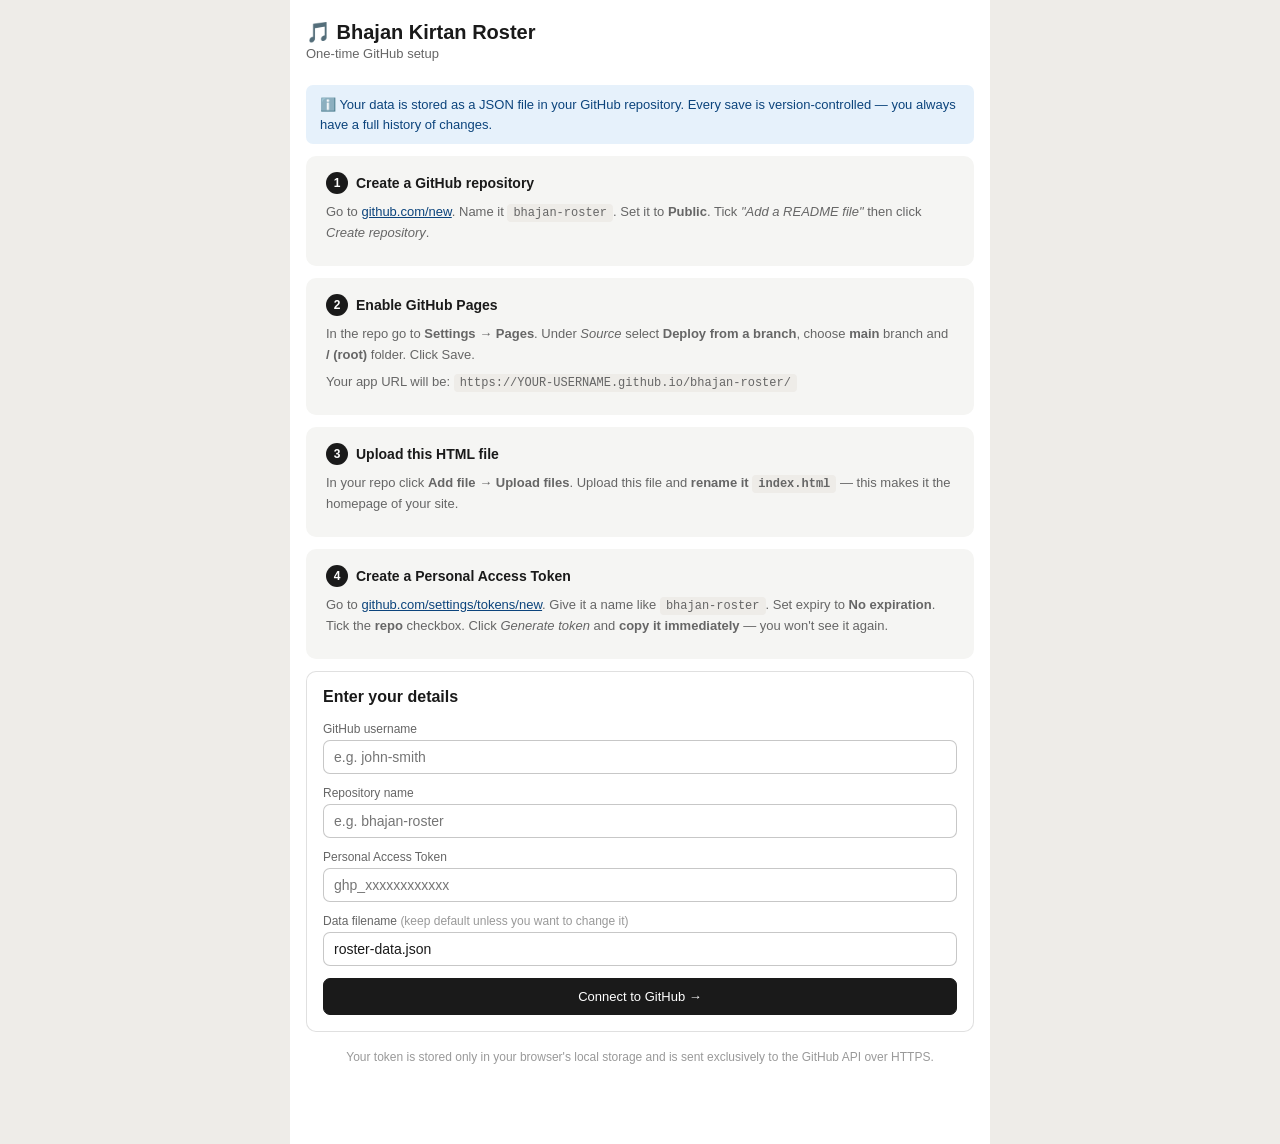
==== index.html @ 21ea66a9 "initial commit" ====
<!DOCTYPE html>
<html lang="en">
<head>
<meta charset="UTF-8" />
<meta name="viewport" content="width=device-width, initial-scale=1.0" />
<title>Bhajan Kirtan Roster</title>
<style>
*, *::before, *::after { box-sizing: border-box; margin: 0; padding: 0; }
:root {
  --bg:#ffffff; --bg2:#f5f5f3; --bg3:#eeece8;
  --text:#1a1a1a; --text2:#666; --text3:#999;
  --border:rgba(0,0,0,0.12); --border2:rgba(0,0,0,0.22);
  --radius:10px; --radius-sm:7px;
  --green:#3B6D11; --green-bg:#EAF3DE; --green-bd:#97C459;
  --red:#a32d2d; --red-bg:#FCEBEB; --red-bd:#f09595;
  --blue:#0C447C; --blue-bg:#E6F1FB; --blue-bd:#85B7EB;
  --amber:#633806; --amber-bg:#FAEEDA;
  --purple:#3C3489; --purple-bg:#EEEDFE;
  --teal:#085041; --teal-bg:#E1F5EE;
}
@media (prefers-color-scheme:dark){
  :root{ --bg:#1c1c1e; --bg2:#2c2c2e; --bg3:#3a3a3c; --text:#f2f2f7; --text2:#aeaeb2; --text3:#636366;
         --border:rgba(255,255,255,0.12); --border2:rgba(255,255,255,0.22); }
}
body { font-family:-apple-system,BlinkMacSystemFont,'Segoe UI',sans-serif; background:var(--bg3); color:var(--text); min-height:100vh; }
.shell { max-width:700px; margin:0 auto; background:var(--bg); min-height:100vh; padding:1.25rem 1rem 5rem; }
h1 { font-size:20px; font-weight:600; }
.subtitle { font-size:13px; color:var(--text2); margin-top:2px; }
.top-bar { display:flex; justify-content:space-between; align-items:flex-start; margin-bottom:1.25rem; }
.sync-pill { font-size:11px; padding:3px 9px; border-radius:20px; border:0.5px solid var(--border2); color:var(--text2); display:inline-flex; align-items:center; gap:4px; cursor:pointer; }
.sync-pill.ok  { color:var(--green);  border-color:var(--green-bd); background:var(--green-bg); }
.sync-pill.err { color:var(--red);    border-color:var(--red-bd);   background:var(--red-bg); }
.sync-pill.busy{ color:var(--blue);   border-color:var(--blue-bd);  background:var(--blue-bg); }
.tabs { display:flex; gap:2px; background:var(--bg2); border-radius:var(--radius-sm); padding:3px; margin-bottom:1.25rem; }
.tab  { flex:1; text-align:center; padding:8px 4px; font-size:13px; font-weight:500; border:none; background:none; color:var(--text2); border-radius:6px; cursor:pointer; font-family:inherit; }
.tab.active { background:var(--bg); color:var(--text); box-shadow:0 1px 3px rgba(0,0,0,0.1); }
.section { display:none; } .section.active { display:block; }
.card { background:var(--bg); border:0.5px solid var(--border); border-radius:var(--radius); padding:1rem; margin-bottom:10px; }
.stat-grid { display:grid; grid-template-columns:repeat(4,1fr); gap:8px; margin-bottom:1.25rem; }
.stat { background:var(--bg2); border-radius:var(--radius-sm); padding:10px 12px; }
.stat-label { font-size:11px; color:var(--text2); margin-bottom:3px; }
.stat-val   { font-size:20px; font-weight:600; }
.sec-title { font-size:11px; font-weight:600; color:var(--text2); text-transform:uppercase; letter-spacing:.07em; margin-bottom:10px; }
.sec-hdr   { display:flex; justify-content:space-between; align-items:center; margin-bottom:10px; }
.singer-row  { display:flex; align-items:flex-start; gap:10px; }
.avatar { width:36px; height:36px; border-radius:50%; background:var(--bg2); display:flex; align-items:center; justify-content:center; font-size:12px; font-weight:600; color:var(--text2); flex-shrink:0; }
.singer-info { flex:1; min-width:0; }
.singer-name  { font-size:15px; font-weight:500; }
.singer-meta  { font-size:12px; color:var(--text2); margin-top:2px; }
.singer-notes { font-size:12px; color:var(--text3); margin-top:4px; font-style:italic; }
.tags-row { display:flex; flex-wrap:wrap; gap:4px; margin-top:5px; }
.tag { display:inline-block; font-size:10px; font-weight:500; padding:2px 7px; border-radius:20px; }
.tag-regular    { background:var(--green-bg);  color:var(--green); }
.tag-special    { background:var(--purple-bg); color:var(--purple); }
.tag-child      { background:var(--amber-bg);  color:var(--amber); }
.tag-beginner   { background:var(--blue-bg);   color:var(--blue); }
.tag-senior     { background:var(--teal-bg);   color:var(--teal); }
.tag-unavailable{ background:var(--red-bg);    color:var(--red); }
.badge { display:inline-block; font-size:10px; font-weight:500; padding:2px 7px; border-radius:20px; margin-left:5px; vertical-align:middle; }
.badge-overdue { background:#FAECE7; color:#993C1D; }
.badge-ok  { background:var(--green-bg); color:var(--green); }
.badge-new { background:var(--blue-bg);  color:var(--blue); }
.row-actions { display:flex; gap:6px; flex-shrink:0; }
.btn { padding:7px 14px; font-size:13px; border:0.5px solid var(--border2); border-radius:var(--radius-sm); background:var(--bg); color:var(--text); cursor:pointer; display:inline-flex; align-items:center; gap:5px; font-family:inherit; white-space:nowrap; }
.btn:hover { background:var(--bg2); }
.btn-primary { background:var(--text); color:var(--bg); border-color:var(--text); }
.btn-primary:hover { opacity:.85; }
.btn-sm   { padding:4px 10px; font-size:12px; }
.btn-xs   { padding:3px 8px;  font-size:11px; }
.btn-danger  { color:var(--red);   border-color:var(--red-bd); }
.btn-danger:hover  { background:var(--red-bg); }
.btn-success { color:var(--green); border-color:var(--green-bd); }
.btn-success:hover { background:var(--green-bg); }
.btn-full { width:100%; justify-content:center; padding:10px; }
input[type=text],input[type=date],input[type=password],input[type=url],textarea,select {
  font-size:14px; padding:8px 10px; border:0.5px solid var(--border2); border-radius:var(--radius-sm);
  background:var(--bg); color:var(--text); width:100%; font-family:inherit;
}
textarea { resize:vertical; }
.input-row { display:flex; gap:8px; margin-bottom:1rem; flex-wrap:wrap; align-items:center; }
.input-row input,.input-row select { flex:1; min-width:120px; width:auto; }
.filter-row { display:flex; gap:5px; flex-wrap:wrap; margin-bottom:1rem; }
.filter-btn { font-size:12px; padding:4px 10px; border-radius:20px; border:0.5px solid var(--border2); background:none; cursor:pointer; color:var(--text2); font-family:inherit; }
.filter-btn.on { background:var(--text); color:var(--bg); border-color:var(--text); }
.wa-box { background:var(--bg2); border-radius:var(--radius); padding:1rem; font-size:14px; line-height:1.8; white-space:pre-wrap; font-family:monospace; margin-bottom:1rem; }
.divider { border:none; border-top:0.5px solid var(--border); margin:1rem 0; }
.empty { text-align:center; padding:2rem; color:var(--text2); font-size:14px; }
/* Modals */
.modal-bg { display:none; position:fixed; inset:0; background:rgba(0,0,0,0.45); z-index:50; align-items:flex-start; justify-content:center; padding:1rem; overflow-y:auto; }
.modal-bg.open { display:flex; }
.modal { background:var(--bg); border-radius:var(--radius); padding:1.5rem; width:100%; max-width:480px; border:0.5px solid var(--border); margin:auto; }
.modal-title { font-size:16px; font-weight:600; margin-bottom:1rem; }
.field { margin-bottom:12px; }
.field label { display:block; font-size:12px; color:var(--text2); margin-bottom:4px; font-weight:500; }
.field .hint  { font-size:11px; color:var(--text3); margin-top:4px; }
.tags-check { display:flex; flex-wrap:wrap; gap:6px; }
.tags-check label { display:inline-flex; align-items:center; font-size:13px; cursor:pointer; padding:5px 10px; border-radius:20px; border:0.5px solid var(--border2); gap:5px; }
.toast { position:fixed; bottom:20px; left:50%; transform:translateX(-50%); background:var(--text); color:var(--bg); padding:10px 20px; border-radius:20px; font-size:13px; opacity:0; transition:opacity .3s; pointer-events:none; z-index:99; white-space:nowrap; }
.toast.show { opacity:1; }
/* Setup */
.setup-step { background:var(--bg2); border-radius:var(--radius); padding:1rem 1.25rem; margin-bottom:12px; }
.setup-num   { display:inline-flex; align-items:center; justify-content:center; width:22px; height:22px; border-radius:50%; background:var(--text); color:var(--bg); font-size:12px; font-weight:700; margin-right:8px; flex-shrink:0; }
.setup-title { font-size:14px; font-weight:600; display:flex; align-items:center; margin-bottom:8px; }
.setup-step p { font-size:13px; color:var(--text2); line-height:1.6; margin-bottom:6px; }
.setup-step code { font-family:monospace; background:var(--bg3); padding:2px 6px; border-radius:4px; font-size:12px; }
.setup-step a { color:var(--blue); }
.info-box { background:var(--blue-bg); border-radius:var(--radius-sm); padding:10px 14px; font-size:13px; color:var(--blue); margin-bottom:12px; line-height:1.5; }
.warn-box { background:var(--amber-bg); border-radius:var(--radius-sm); padding:10px 14px; font-size:13px; color:var(--amber); margin-bottom:12px; line-height:1.5; }
.spinner { display:inline-block; width:12px; height:12px; border:2px solid currentColor; border-top-color:transparent; border-radius:50%; animation:spin .6s linear infinite; }
@keyframes spin { to { transform:rotate(360deg); } }
/* Programme table */
.prog-wrap { overflow-x:auto; }
.prog-table { width:100%; border-collapse:collapse; font-size:13px; }
.prog-table th { text-align:left; font-size:11px; font-weight:600; color:var(--text2); text-transform:uppercase; letter-spacing:.06em; padding:0 8px 10px; border-bottom:1px solid var(--border2); white-space:nowrap; }
.prog-table td { padding:10px 8px; vertical-align:top; border-bottom:0.5px solid var(--border); }
.prog-table tr:last-child td { border-bottom:none; }
.prog-table tbody tr:hover td { background:var(--bg2); }
.col-num    { width:32px; }
.col-singer { min-width:120px; }
.col-bhajan { min-width:130px; }
.col-links  { min-width:180px; }
.col-actions{ width:70px; text-align:right; }
.prog-num   { font-size:13px; font-weight:600; color:var(--text2); }
.prog-name  { font-weight:500; font-size:14px; }
.prog-bhajan-text { color:var(--text); font-size:13px; }
.prog-links-wrap { display:flex; flex-wrap:wrap; gap:5px; align-items:center; }
.pill { display:inline-flex; align-items:center; gap:4px; font-size:11px; padding:3px 9px; border-radius:20px; text-decoration:none; white-space:nowrap; font-family:inherit; cursor:pointer; border:none; }
.pill-blue  { background:var(--blue-bg);  color:var(--blue);  border:0.5px solid var(--blue-bd); }
.pill-green { background:var(--green-bg); color:var(--green); border:0.5px solid var(--green-bd); }
.pill-amber { background:var(--amber-bg); color:var(--amber); border:0.5px solid #e0b97a; }
.pill:hover { opacity:.8; }
.lyrics-block { margin-top:8px; font-size:12px; color:var(--text2); white-space:pre-wrap; background:var(--bg2); border-radius:var(--radius-sm); padding:10px 12px; line-height:1.75; max-height:180px; overflow-y:auto; border:0.5px solid var(--border); }
/* Suggested singer cards */
.sug-card { background:var(--bg); border:0.5px solid var(--border); border-radius:var(--radius); padding:10px 1rem; margin-bottom:8px; display:flex; align-items:flex-start; gap:10px; }
</style>
</head>
<body>
<div class="shell" id="shell"></div>

<!-- ── SINGER MODAL ── -->
<div class="modal-bg" id="singer-modal">
  <div class="modal">
    <div class="modal-title" id="singer-modal-title">Add singer</div>
    <div class="field"><label>Name</label><input type="text" id="m-name" placeholder="Full name" /></div>
    <div class="field"><label>Last sang date</label><input type="date" id="m-date" /></div>
    <div class="field">
      <label>Tags</label>
      <div class="tags-check">
        <label><input type="checkbox" value="regular" /> Regular</label>
        <label><input type="checkbox" value="special" /> Special occasions only</label>
        <label><input type="checkbox" value="child" /> Child</label>
        <label><input type="checkbox" value="beginner" /> Beginner</label>
        <label><input type="checkbox" value="senior" /> Senior</label>
        <label><input type="checkbox" value="unavailable" /> Currently unavailable</label>
      </div>
    </div>
    <div class="field"><label>Notes / comments</label><textarea id="m-notes" rows="2" placeholder="e.g. Prefers evening, contact via daughter…"></textarea></div>
    <div style="display:flex;gap:8px;justify-content:flex-end;margin-top:1rem;">
      <button class="btn" onclick="closeSingerModal()">Cancel</button>
      <button class="btn btn-primary" onclick="saveSinger()">Save singer</button>
    </div>
  </div>
</div>

<!-- ── BHAJAN MODAL ── -->
<div class="modal-bg" id="bhajan-modal">
  <div class="modal" style="max-width:520px;">
    <div class="modal-title" id="bhajan-modal-title">Bhajan details</div>
    <div class="field">
      <label>Bhajan name</label>
      <input type="text" id="bm-bhajan" placeholder="e.g. Jai Jai Sai Ram" oninput="updateSaiSearch()" />
    </div>
    <div class="field">
      <label>Sai Rhythms link</label>
      <div style="display:flex;gap:8px;align-items:center;">
        <input type="url" id="bm-link" placeholder="https://sairhythms.sathyasai.org/song/…" style="flex:1;" />
        <a id="bm-search-btn" href="https://sairhythms.sathyasai.org/songs" target="_blank" class="btn btn-sm" style="white-space:nowrap; text-decoration:none;">🔍 Search</a>
      </div>
      <div class="hint">Search Sai Rhythms for the bhajan, then paste the song page URL above.</div>
    </div>
    <div class="field">
      <label>Lyrics / notes</label>
      <textarea id="bm-lyrics" rows="7" placeholder="Paste the bhajan lyrics here, or add any notes about the bhajan (e.g. key, tempo, language)…"></textarea>
    </div>
    <div style="display:flex;gap:8px;justify-content:flex-end;margin-top:1rem;">
      <button class="btn" onclick="closeBhajanModal()">Cancel</button>
      <button class="btn btn-primary" onclick="saveBhajan()">Save details</button>
    </div>
  </div>
</div>

<div class="toast" id="toast"></div>

<script>
// ── CONSTANTS ─────────────────────────────────────────────────────────────────
const CFG_KEY  = 'bhajan_gh_config';
const DATA_KEY = 'bhajan_roster_v3';
const SAI_BASE = 'https://sairhythms.sathyasai.org/songs?title=';
const ALL_TAGS = [
  {key:'regular',    label:'Regular',           cls:'tag-regular'},
  {key:'special',    label:'Special occasions',  cls:'tag-special'},
  {key:'child',      label:'Child',              cls:'tag-child'},
  {key:'beginner',   label:'Beginner',           cls:'tag-beginner'},
  {key:'senior',     label:'Senior',             cls:'tag-senior'},
  {key:'unavailable',label:'Unavailable',        cls:'tag-unavailable'},
];

// ── STATE ─────────────────────────────────────────────────────────────────────
let cfg          = null;
let state        = null;
let fileSha      = null;
let activeFilter = null;
let editSingerId = null;
let editEntryIdx = null;
let currentTab   = 'roster';
let syncTimer    = null;

// ── UTILS ─────────────────────────────────────────────────────────────────────
const $  = id => document.getElementById(id);
const esc = s  => String(s||'').replace(/&/g,'&amp;').replace(/</g,'&lt;').replace(/>/g,'&gt;').replace(/"/g,'&quot;');

function daysSince(d){ return !d ? 9999 : Math.floor((Date.now()-new Date(d).getTime())/86400000); }
function fmtDate(d) { return !d ? 'Never' : new Date(d).toLocaleDateString('en-AU',{day:'numeric',month:'short',year:'numeric'}); }
function initials(n){ return n.split(' ').map(w=>w[0]).join('').slice(0,2).toUpperCase(); }

function toast(msg, dur=2500){
  const el=$('toast'); el.textContent=msg; el.classList.add('show');
  setTimeout(()=>el.classList.remove('show'), dur);
}

function setSyncStatus(st, label){
  const el=$('sync-pill'); if(!el) return;
  el.className='sync-pill '+st;
  const icon = st==='busy'?'<span class="spinner"></span>': st==='ok'?'☁️':'⚠️';
  el.innerHTML=`${icon} ${label}`;
}

// ── GITHUB API ────────────────────────────────────────────────────────────────
async function ghFetch(path, method='GET', body=null){
  const res = await fetch('https://api.github.com'+path, {
    method,
    headers:{ 'Authorization':'token '+cfg.token, 'Accept':'application/vnd.github.v3+json', 'Content-Type':'application/json' },
    ...(body ? {body:JSON.stringify(body)} : {})
  });
  if(!res.ok){ const e=await res.json().catch(()=>({})); throw new Error(e.message||res.statusText); }
  return res.status===204 ? null : res.json();
}

async function loadFromGitHub(){
  setSyncStatus('busy','Loading…');
  try {
    const data = await ghFetch(`/repos/${cfg.owner}/${cfg.repo}/contents/${cfg.filePath}`);
    fileSha = data.sha;
    state   = JSON.parse(atob(data.content.replace(/\n/g,'')));
    if(!state.nextId) state.nextId = (state.singers.reduce((m,s)=>Math.max(m,s.id),0))+1;
    // migrate old entries
    state.session.entries.forEach(e=>{ if(!e.link) e.link=''; if(!e.lyrics) e.lyrics=''; });
    saveLocal(); setSyncStatus('ok','Synced'); return true;
  } catch(e){
    if(e.message&&e.message.includes('Not Found')){ state=defaultState(); await saveToGitHub('Initial data'); return true; }
    setSyncStatus('err','Sync error'); toast('⚠️ '+e.message, 4000); return false;
  }
}

async function saveToGitHub(msg){
  setSyncStatus('busy','Saving…');
  try {
    const content = btoa(unescape(encodeURIComponent(JSON.stringify(state,null,2))));
    const body    = {message:msg||'Update roster', content, branch:'main'};
    if(fileSha) body.sha = fileSha;
    const res = await ghFetch(`/repos/${cfg.owner}/${cfg.repo}/contents/${cfg.filePath}`,'PUT',body);
    fileSha = res.content.sha; saveLocal(); setSyncStatus('ok','Saved ✓'); return true;
  } catch(e){ setSyncStatus('err','Save failed'); toast('⚠️ '+e.message, 4000); return false; }
}

function scheduleSave(msg){ clearTimeout(syncTimer); setSyncStatus('busy','Saving…'); syncTimer=setTimeout(()=>saveToGitHub(msg||'Update roster'),1500); }

// ── LOCAL CACHE ───────────────────────────────────────────────────────────────
function saveLocal(){ try{ localStorage.setItem(DATA_KEY,JSON.stringify({state,fileSha})); }catch(e){} }
function loadLocal(){ try{ const r=localStorage.getItem(DATA_KEY); if(r){const p=JSON.parse(r);state=p.state;fileSha=p.fileSha;return true;} }catch(e){} return false; }
function loadCfg()  { try{ const r=localStorage.getItem(CFG_KEY); return r?JSON.parse(r):null; }catch(e){ return null; } }
function saveCfg(c) { try{ localStorage.setItem(CFG_KEY,JSON.stringify(c)); }catch(e){} }

function defaultState(){
  return { singers:[], session:{date:new Date().toISOString().split('T')[0], entries:[]}, groupName:'Bhajan Kirtan Group', nextId:1 };
}

// ── SETUP SCREEN ──────────────────────────────────────────────────────────────
function renderSetup(errMsg){
  $('shell').innerHTML=`
    <h1>🎵 Bhajan Kirtan Roster</h1>
    <p class="subtitle" style="margin-bottom:1.5rem;">One-time GitHub setup</p>
    ${errMsg?`<div class="warn-box">⚠️ ${esc(errMsg)}</div>`:''}
    <div class="info-box">ℹ️ Your data is stored as a JSON file in your GitHub repository. Every save is version-controlled — you always have a full history of changes.</div>

    <div class="setup-step">
      <div class="setup-title"><span class="setup-num">1</span>Create a GitHub repository</div>
      <p>Go to <a href="https://github.com/new" target="_blank">github.com/new</a>. Name it <code>bhajan-roster</code>. Set it to <strong>Public</strong>. Tick <em>"Add a README file"</em> then click <em>Create repository</em>.</p>
    </div>
    <div class="setup-step">
      <div class="setup-title"><span class="setup-num">2</span>Enable GitHub Pages</div>
      <p>In the repo go to <strong>Settings → Pages</strong>. Under <em>Source</em> select <strong>Deploy from a branch</strong>, choose <strong>main</strong> branch and <strong>/ (root)</strong> folder. Click Save.</p>
      <p>Your app URL will be: <code>https://YOUR-USERNAME.github.io/bhajan-roster/</code></p>
    </div>
    <div class="setup-step">
      <div class="setup-title"><span class="setup-num">3</span>Upload this HTML file</div>
      <p>In your repo click <strong>Add file → Upload files</strong>. Upload this file and <strong>rename it <code>index.html</code></strong> — this makes it the homepage of your site.</p>
    </div>
    <div class="setup-step">
      <div class="setup-title"><span class="setup-num">4</span>Create a Personal Access Token</div>
      <p>Go to <a href="https://github.com/settings/tokens/new" target="_blank">github.com/settings/tokens/new</a>. Give it a name like <code>bhajan-roster</code>. Set expiry to <strong>No expiration</strong>. Tick the <strong>repo</strong> checkbox. Click <em>Generate token</em> and <strong>copy it immediately</strong> — you won't see it again.</p>
    </div>

    <div class="card" style="margin-bottom:1rem;">
      <div style="font-size:16px;font-weight:600;margin-bottom:1rem;">Enter your details</div>
      <div class="field"><label>GitHub username</label><input type="text" id="cfg-owner" placeholder="e.g. john-smith" /></div>
      <div class="field"><label>Repository name</label><input type="text" id="cfg-repo"  placeholder="e.g. bhajan-roster" /></div>
      <div class="field"><label>Personal Access Token</label><input type="password" id="cfg-token" placeholder="ghp_xxxxxxxxxxxx" /></div>
      <div class="field"><label>Data filename <span style="font-weight:400;color:var(--text3);">(keep default unless you want to change it)</span></label>
        <input type="text" id="cfg-path" value="roster-data.json" /></div>
      <button class="btn btn-primary btn-full" onclick="connectGH()" id="connect-btn">Connect to GitHub →</button>
    </div>
    <p style="font-size:12px;color:var(--text3);text-align:center;line-height:1.5;">Your token is stored only in your browser's local storage and is sent exclusively to the GitHub API over HTTPS.</p>
  `;
}

async function connectGH(){
  const owner    = ($('cfg-owner').value||'').trim();
  const repo     = ($('cfg-repo').value||'').trim();
  const token    = ($('cfg-token').value||'').trim();
  const filePath = ($('cfg-path').value||'roster-data.json').trim();
  if(!owner||!repo||!token){ toast('Please fill in all fields'); return; }
  const btn=$('connect-btn'); btn.innerHTML='<span class="spinner"></span> Connecting…'; btn.disabled=true;
  cfg = {owner,repo,token,filePath};
  try {
    await ghFetch(`/repos/${owner}/${repo}`);
    saveCfg(cfg); state=defaultState(); await loadFromGitHub(); renderApp();
  } catch(e){
    btn.innerHTML='Connect to GitHub →'; btn.disabled=false;
    renderSetup('Could not connect: '+e.message+'. Check your username, repository name and token.');
  }
}

// ── MAIN APP SHELL ────────────────────────────────────────────────────────────
function renderApp(){
  $('shell').innerHTML=`
    <div class="top-bar">
      <div><h1>🎵 Bhajan Kirtan Roster</h1><div class="subtitle">Singer management &amp; session planner</div></div>
      <div style="display:flex;flex-direction:column;align-items:flex-end;gap:6px;">
        <span id="sync-pill" class="sync-pill" onclick="manualSync()" title="Click to sync now">☁️ …</span>
        <button class="btn btn-sm" onclick="showSettings()" style="font-size:11px;">⚙️ Settings</button>
      </div>
    </div>

    <div class="tabs">
      <button class="tab active" onclick="showTab('roster',this)">👥 Singers</button>
      <button class="tab" onclick="showTab('session',this)">📅 Session</button>
      <button class="tab" onclick="showTab('whatsapp',this)">💬 WhatsApp</button>
    </div>

    <!-- ROSTER TAB -->
    <div id="tab-roster" class="section active">
      <div class="stat-grid" id="stats"></div>
      <div class="sec-hdr">
        <div class="sec-title" style="margin:0;">Filter by tag</div>
        <button class="btn btn-primary btn-sm" onclick="openSingerModal()">+ Add singer</button>
      </div>
      <div class="filter-row" id="filter-row"></div>
      <div id="singer-list"></div>
    </div>

    <!-- SESSION TAB -->
    <div id="tab-session" class="section">
      <div class="card" style="margin-bottom:1rem;">
        <div class="sec-title" style="margin-bottom:8px;">Session date</div>
        <input type="date" id="session-date" />
      </div>

      <div class="sec-title">Suggested singers (haven't sung recently)</div>
      <div id="suggested-list" style="margin-bottom:1.5rem;"></div>

      <div class="sec-title">Add singer to programme</div>
      <div class="input-row" style="margin-bottom:1.5rem;">
        <select id="pick-singer" style="flex:2;min-width:150px;"></select>
        <button class="btn btn-primary btn-sm" onclick="addToSession()">+ Add</button>
      </div>

      <div class="sec-title">Session programme</div>
      <div class="card" style="padding:0 0 4px;" id="session-table-wrap"></div>

      <div style="margin-top:1rem;display:flex;gap:8px;flex-wrap:wrap;">
        <button class="btn btn-success" onclick="finaliseSession()">✓ Finalise &amp; update dates</button>
        <button class="btn btn-danger"  onclick="clearSession()">✕ Clear session</button>
      </div>
    </div>

    <!-- WHATSAPP TAB -->
    <div id="tab-whatsapp" class="section">
      <div class="sec-title">Message preview</div>
      <div class="wa-box" id="wa-preview"></div>
      <div style="display:flex;gap:8px;flex-wrap:wrap;margin-bottom:1rem;">
        <button class="btn btn-primary" onclick="copyWA()">📋 Copy message</button>
        <button class="btn" onclick="refreshWA()">↺ Refresh</button>
      </div>
      <div class="divider"></div>
      <div class="sec-title">Customise</div>
      <div class="input-row">
        <input type="text" id="group-name" placeholder="Group name e.g. Sai Bhajan Group" style="flex:1;" />
        <button class="btn btn-sm" onclick="updateGroupName()">Update</button>
      </div>
    </div>
  `;

  $('session-date').value = state.session.date || new Date().toISOString().split('T')[0];
  $('session-date').addEventListener('change', e=>{ state.session.date=e.target.value; scheduleSave('Update session date'); });
  renderRoster();
  setSyncStatus('ok','Synced');
}

function showTab(name, el){
  document.querySelectorAll('.section').forEach(s=>s.classList.remove('active'));
  document.querySelectorAll('.tab').forEach(t=>t.classList.remove('active'));
  $('tab-'+name).classList.add('active'); el.classList.add('active'); currentTab=name;
  if(name==='whatsapp') refreshWA();
  if(name==='session')  renderSession();
  if(name==='roster')   renderRoster();
}

async function manualSync(){
  await loadFromGitHub();
  if(currentTab==='roster')   renderRoster();
  if(currentTab==='session')  renderSession();
  if(currentTab==='whatsapp') refreshWA();
  toast('Synced with GitHub ✓');
}

function showSettings(){
  const m=document.createElement('div'); m.className='modal-bg open'; m.id='settings-modal';
  m.innerHTML=`<div class="modal">
    <div class="modal-title">⚙️ Settings</div>
    <div class="info-box">Connected: <strong>${esc(cfg.owner)}/${esc(cfg.repo)}</strong><br>Data file: <strong>${esc(cfg.filePath)}</strong></div>
    <div class="field"><label>Group name (shown in WhatsApp messages)</label><input type="text" id="s-group" value="${esc(state.groupName||'')}" /></div>
    <div class="field"><label>Export data</label><button class="btn btn-full" onclick="exportJSON()">⬇ Download roster-data.json</button></div>
    <div class="divider"></div>
    <p style="font-size:12px;color:var(--text2);margin-bottom:12px;">To reconnect to a different repo, disconnect below. Your GitHub data remains safe.</p>
    <button class="btn btn-danger btn-full" onclick="disconnect()">Disconnect &amp; reconfigure</button>
    <div style="display:flex;justify-content:flex-end;margin-top:1rem;">
      <button class="btn btn-primary" onclick="closeSettings()">Done</button>
    </div>
  </div>`;
  document.body.appendChild(m);
  m.addEventListener('click',e=>{if(e.target===m)closeSettings();});
}
function closeSettings(){
  const m=$('settings-modal'); if(!m) return;
  const g=$('s-group'); if(g){ state.groupName=g.value.trim(); scheduleSave('Update group name'); }
  m.remove();
}
function exportJSON(){
  const b=new Blob([JSON.stringify(state,null,2)],{type:'application/json'});
  const a=document.createElement('a'); a.href=URL.createObjectURL(b); a.download='roster-data.json'; a.click();
}
function disconnect(){
  if(!confirm('Disconnect? Your data stays safe in GitHub.')) return;
  localStorage.removeItem(CFG_KEY); localStorage.removeItem(DATA_KEY); location.reload();
}

// ── ROSTER ────────────────────────────────────────────────────────────────────
function tagHtml(tags, small=false){
  return (tags||[]).map(t=>{
    const td=ALL_TAGS.find(x=>x.key===t);
    return td ? `<span class="tag ${td.cls}" ${small?'style="font-size:10px;"':''}>${td.label}</span>` : '';
  }).join('');
}

function renderFilterRow(){
  const row=$('filter-row'); if(!row) return;
  let h=`<button class="filter-btn ${activeFilter===null?'on':''}" onclick="setFilter(null)">All</button>`;
  ALL_TAGS.forEach(t=>{ if(state.singers.some(s=>s.tags&&s.tags.includes(t.key))) h+=`<button class="filter-btn ${activeFilter===t.key?'on':''}" onclick="setFilter('${t.key}')">${t.label}</button>`; });
  row.innerHTML=h;
}
function setFilter(f){ activeFilter=f; renderRoster(); }

function renderRoster(){
  renderFilterRow();
  let singers=[...state.singers].sort((a,b)=>daysSince(a.lastSang)-daysSince(b.lastSang)).reverse();
  if(activeFilter) singers=singers.filter(s=>s.tags&&s.tags.includes(activeFilter));
  const all=state.singers;
  const statsEl=$('stats');
  if(statsEl) statsEl.innerHTML=`
    <div class="stat"><div class="stat-label">Total singers</div><div class="stat-val">${all.length}</div></div>
    <div class="stat"><div class="stat-label">Sung recently</div><div class="stat-val">${all.filter(s=>daysSince(s.lastSang)<60).length}</div></div>
    <div class="stat"><div class="stat-label">Due to sing</div><div class="stat-val">${all.filter(s=>daysSince(s.lastSang)>=60&&!(s.tags&&s.tags.includes('unavailable'))).length}</div></div>
    <div class="stat"><div class="stat-label">Children</div><div class="stat-val">${all.filter(s=>s.tags&&s.tags.includes('child')).length}</div></div>
  `;
  const list=$('singer-list'); if(!list) return;
  if(!singers.length){ list.innerHTML='<div class="empty">No singers match this filter.</div>'; return; }
  list.innerHTML=singers.map(s=>{
    const days=daysSince(s.lastSang);
    const isUnavail=s.tags&&s.tags.includes('unavailable');
    let badge = isUnavail
      ? '<span class="badge" style="background:var(--red-bg);color:var(--red);">Unavailable</span>'
      : !s.lastSang ? '<span class="badge badge-new">New</span>'
      : days>=60    ? `<span class="badge badge-overdue">Due — ${days}d ago</span>`
      :               `<span class="badge badge-ok">${days}d ago</span>`;
    const visibleTags=(s.tags||[]).filter(t=>t!=='unavailable');
    return `<div class="card"><div class="singer-row">
      <div class="avatar">${initials(s.name)}</div>
      <div class="singer-info">
        <div class="singer-name">${esc(s.name)}${badge}</div>
        <div class="singer-meta">Last sang: ${fmtDate(s.lastSang)}</div>
        ${visibleTags.length?`<div class="tags-row">${tagHtml(visibleTags)}</div>`:''}
        ${s.notes?`<div class="singer-notes">📝 ${esc(s.notes)}</div>`:''}
      </div>
      <div class="row-actions">
        <button class="btn btn-sm" onclick="openSingerModal(${s.id})" title="Edit">✏️</button>
        <button class="btn btn-sm btn-danger" onclick="removeSinger(${s.id})" title="Remove">✕</button>
      </div>
    </div></div>`;
  }).join('');
}

function openSingerModal(id){
  editSingerId=id||null;
  $('singer-modal-title').textContent=id?'Edit singer':'Add singer';
  const s=id?state.singers.find(x=>x.id===id):null;
  $('m-name').value=s?s.name:''; $('m-date').value=s?s.lastSang||'':''; $('m-notes').value=s?s.notes||'':'';
  document.querySelectorAll('#singer-modal .tags-check input').forEach(cb=>{ cb.checked=s&&s.tags?s.tags.includes(cb.value):false; });
  $('singer-modal').classList.add('open');
}
function closeSingerModal(){ $('singer-modal').classList.remove('open'); editSingerId=null; }
function saveSinger(){
  const name=($('m-name').value||'').trim(); if(!name){toast('Please enter a name');return;}
  const date=$('m-date').value; const notes=($('m-notes').value||'').trim();
  const tags=[...document.querySelectorAll('#singer-modal .tags-check input:checked')].map(cb=>cb.value);
  if(editSingerId){ const s=state.singers.find(x=>x.id===editSingerId); s.name=name;s.lastSang=date||null;s.notes=notes;s.tags=tags; }
  else state.singers.push({id:state.nextId++,name,lastSang:date||null,tags,notes});
  scheduleSave(editSingerId?'Edit singer':'Add singer');
  closeSingerModal(); renderRoster(); toast(editSingerId?'Singer updated ✓':'Singer added ✓');
}
function removeSinger(id){
  if(!confirm('Remove this singer?')) return;
  state.singers=state.singers.filter(s=>s.id!==id);
  state.session.entries=state.session.entries.filter(e=>e.singerId!==id);
  scheduleSave('Remove singer'); renderRoster();
}

// ── SESSION ───────────────────────────────────────────────────────────────────
function renderSession(){
  const di=$('session-date');
  if(di&&!di.value) di.value=state.session.date||new Date().toISOString().split('T')[0];

  // Suggested singers
  const suggested=[...state.singers]
    .filter(s=>daysSince(s.lastSang)>=45 && !(s.tags&&s.tags.includes('unavailable')) && !(s.tags&&s.tags.includes('special')))
    .sort((a,b)=>daysSince(b.lastSang)-daysSince(a.lastSang)).slice(0,5);
  const sugEl=$('suggested-list');
  if(sugEl){
    if(!suggested.length){ sugEl.innerHTML='<div class="empty" style="padding:.75rem;">All singers have sung recently 🙏</div>'; }
    else sugEl.innerHTML=suggested.map(s=>{
      const days=daysSince(s.lastSang);
      const inSess=state.session.entries.some(e=>e.singerId===s.id);
      return `<div class="sug-card">
        <div class="avatar">${initials(s.name)}</div>
        <div style="flex:1;min-width:0;">
          <div style="font-size:14px;font-weight:500;">${esc(s.name)}</div>
          <div class="tags-row" style="margin-top:3px;">${tagHtml(s.tags,true)}</div>
          <div class="singer-meta">${s.lastSang?`Last sang ${days} days ago`:'Never sung'}${s.notes?` · ${esc(s.notes)}`:''}</div>
        </div>
        ${inSess?'<span class="badge badge-ok" style="flex-shrink:0;">✓ Added</span>':`<button class="btn btn-sm btn-success" style="flex-shrink:0;" onclick="quickAdd(${s.id})">+ Add</button>`}
      </div>`;
    }).join('');
  }

  // Dropdown
  const ps=$('pick-singer');
  if(ps) ps.innerHTML=state.singers.map(s=>`<option value="${s.id}">${esc(s.name)}${s.tags&&s.tags.includes('unavailable')?' (unavailable)':''}</option>`).join('');

  renderProgrammeTable();
}

// ── PROGRAMME TABLE ───────────────────────────────────────────────────────────
function renderProgrammeTable(){
  const wrap=$('session-table-wrap'); if(!wrap) return;
  const entries=state.session.entries;
  if(!entries.length){ wrap.innerHTML='<div class="empty">No singers added to this session yet.</div>'; return; }

  wrap.innerHTML=`<div class="prog-wrap"><table class="prog-table">
    <thead><tr>
      <th class="col-num">#</th>
      <th class="col-singer">Singer</th>
      <th class="col-bhajan">Bhajan</th>
      <th class="col-links">Links &amp; Lyrics</th>
      <th class="col-actions"></th>
    </tr></thead>
    <tbody>
    ${entries.map((e,i)=>{
      const s=state.singers.find(x=>x.id===e.singerId);

      // Sai Rhythms pill — if link saved show it, else show a search link
      const saiPill = e.link
        ? `<a href="${esc(e.link)}" target="_blank" class="pill pill-blue">🎵 Sai Rhythms ↗</a>`
        : `<a href="${SAI_BASE+encodeURIComponent(e.bhajan||'')}" target="_blank" class="pill pill-blue" style="opacity:.65;">🔍 Search Sai Rhythms</a>`;

      // Lyrics pill
      const lyrPill = e.lyrics
        ? `<button class="pill pill-green" onclick="toggleLyrics(${i})" id="lbtn-${i}">📄 Show lyrics</button>`
        : `<button class="pill pill-amber" onclick="openBhajanModal(${i})" id="lbtn-${i}">+ Add lyrics</button>`;

      const lyrBlock = e.lyrics
        ? `<div class="lyrics-block" id="lyrics-${i}" style="display:none;">${esc(e.lyrics)}</div>`
        : `<div id="lyrics-${i}"></div>`;

      return `<tr>
        <td class="col-num"><span class="prog-num">${i+1}</span></td>
        <td class="col-singer">
          <div class="prog-name">${esc(e.singerName)}</div>
          ${s?`<div class="tags-row" style="margin-top:4px;">${tagHtml(s.tags,true)}</div>`:''}
        </td>
        <td class="col-bhajan"><span class="prog-bhajan-text">${esc(e.bhajan||'—')}</span></td>
        <td class="col-links">
          <div class="prog-links-wrap">${saiPill}${lyrPill}</div>
          ${lyrBlock}
        </td>
        <td class="col-actions">
          <button class="btn btn-xs" onclick="openBhajanModal(${i})" title="Edit bhajan details">✏️</button>
          <button class="btn btn-xs btn-danger" onclick="removeFromSession(${i})" title="Remove">✕</button>
        </td>
      </tr>`;
    }).join('')}
    </tbody>
  </table></div>`;
}

function toggleLyrics(i){
  const block=$(`lyrics-${i}`); const btn=$(`lbtn-${i}`);
  if(!block||!btn) return;
  const shown = block.style.display==='block';
  block.style.display = shown?'none':'block';
  btn.textContent = shown?'📄 Show lyrics':'📄 Hide lyrics';
}

// ── BHAJAN MODAL ──────────────────────────────────────────────────────────────
function updateSaiSearch(){
  const btn=$('bm-search-btn'); if(!btn) return;
  btn.href=SAI_BASE+encodeURIComponent(($('bm-bhajan').value||'').trim());
}

function openBhajanModal(idx){
  editEntryIdx=idx;
  const e=state.session.entries[idx];
  $('bhajan-modal-title').textContent=`Bhajan details — ${esc(e.singerName)}`;
  $('bm-bhajan').value=e.bhajan||'';
  $('bm-link').value=e.link||'';
  $('bm-lyrics').value=e.lyrics||'';
  $('bm-search-btn').href=SAI_BASE+encodeURIComponent(e.bhajan||'');
  $('bhajan-modal').classList.add('open');
}
function closeBhajanModal(){ $('bhajan-modal').classList.remove('open'); editEntryIdx=null; }
function saveBhajan(){
  if(editEntryIdx===null) return;
  const e=state.session.entries[editEntryIdx];
  e.bhajan = ($('bm-bhajan').value||'').trim();
  e.link   = ($('bm-link').value||'').trim();
  e.lyrics = ($('bm-lyrics').value||'').trim();
  scheduleSave('Update bhajan details');
  closeBhajanModal(); renderProgrammeTable(); toast('Bhajan details saved ✓');
}

function quickAdd(id){
  const s=state.singers.find(x=>x.id===id);
  if(state.session.entries.some(e=>e.singerId===id)){toast(`${s.name} is already in the session`);return;}
  state.session.entries.push({singerId:id, singerName:s.name, bhajan:'', link:'', lyrics:''});
  scheduleSave('Add singer to session');
  renderSession();
  // immediately open bhajan modal for this new entry
  openBhajanModal(state.session.entries.length-1);
}

function addToSession(){
  const id=parseInt($('pick-singer').value);
  const s=state.singers.find(x=>x.id===id); if(!s) return;
  if(state.session.entries.some(e=>e.singerId===id)){toast(`${s.name} is already in the session`);return;}
  state.session.entries.push({singerId:id, singerName:s.name, bhajan:'', link:'', lyrics:''});
  scheduleSave('Add singer to session');
  renderSession();
  openBhajanModal(state.session.entries.length-1);
}

function removeFromSession(i){ state.session.entries.splice(i,1); scheduleSave('Remove from session'); renderProgrammeTable(); }

function finaliseSession(){
  if(!state.session.entries.length){toast('No singers in session');return;}
  const date=state.session.date||new Date().toISOString().split('T')[0];
  state.session.entries.forEach(e=>{ const s=state.singers.find(x=>x.id===e.singerId); if(s) s.lastSang=date; });
  state.session.entries=[];
  state.session.date=new Date().toISOString().split('T')[0];
  saveToGitHub('Finalise session — update last sang dates');
  renderSession(); renderRoster(); toast('Session finalised! All dates updated 🙏');
}
function clearSession(){
  if(!confirm('Clear all singers from this session?')) return;
  state.session.entries=[]; scheduleSave('Clear session'); renderSession();
}

// ── WHATSAPP ──────────────────────────────────────────────────────────────────
function updateGroupName(){
  const el=$('group-name'); if(el){ state.groupName=el.value.trim(); scheduleSave('Update group name'); }
  refreshWA();
}

function buildWA(){
  const gName=($('group-name')||{}).value||state.groupName||'Bhajan Kirtan Group';
  const date=state.session.date ? fmtDate(state.session.date) : fmtDate(new Date().toISOString().split('T')[0]);
  const entries=state.session.entries;
  if(!entries.length) return `🙏 *${gName}*\n\nNo singers have been added to this session yet.`;
  let msg=`🙏 *${gName}*\n📅 *${date}*\n\n*Programme:*\n\n`;
  entries.forEach((e,i)=>{
    msg+=`${i+1}. *${e.singerName}*`;
    if(e.bhajan) msg+=` — _${e.bhajan}_`;
    if(e.link)   msg+=`\n   🎵 ${e.link}`;
    msg+='\n';
  });
  msg+=`\n_Jai Sairam_ 🙏`;
  return msg;
}
function refreshWA(){
  const gi=$('group-name'); if(gi&&!gi.value) gi.value=state.groupName||'';
  const p=$('wa-preview'); if(p) p.textContent=buildWA();
}
function copyWA(){
  const msg=buildWA();
  navigator.clipboard.writeText(msg).then(()=>toast('Copied to clipboard! 📋')).catch(()=>{
    const ta=document.createElement('textarea');ta.value=msg;document.body.appendChild(ta);ta.select();document.execCommand('copy');document.body.removeChild(ta);toast('Copied! 📋');
  });
}

// ── MODAL BG CLOSE ────────────────────────────────────────────────────────────
$('singer-modal').addEventListener('click', e=>{ if(e.target===$('singer-modal')) closeSingerModal(); });
$('bhajan-modal').addEventListener('click', e=>{ if(e.target===$('bhajan-modal')) closeBhajanModal(); });

// ── BOOT ──────────────────────────────────────────────────────────────────────
(async function boot(){
  cfg = loadCfg();
  if(!cfg){ renderSetup(); return; }
  // Show cached UI immediately for speed
  if(loadLocal()){ renderApp(); }
  // Then sync fresh from GitHub in background
  const ok = await loadFromGitHub();
  if(ok){
    if(currentTab==='roster')   renderRoster();
    if(currentTab==='session')  renderSession();
    if(currentTab==='whatsapp') refreshWA();
  }
})();
</script>
</body>
</html>
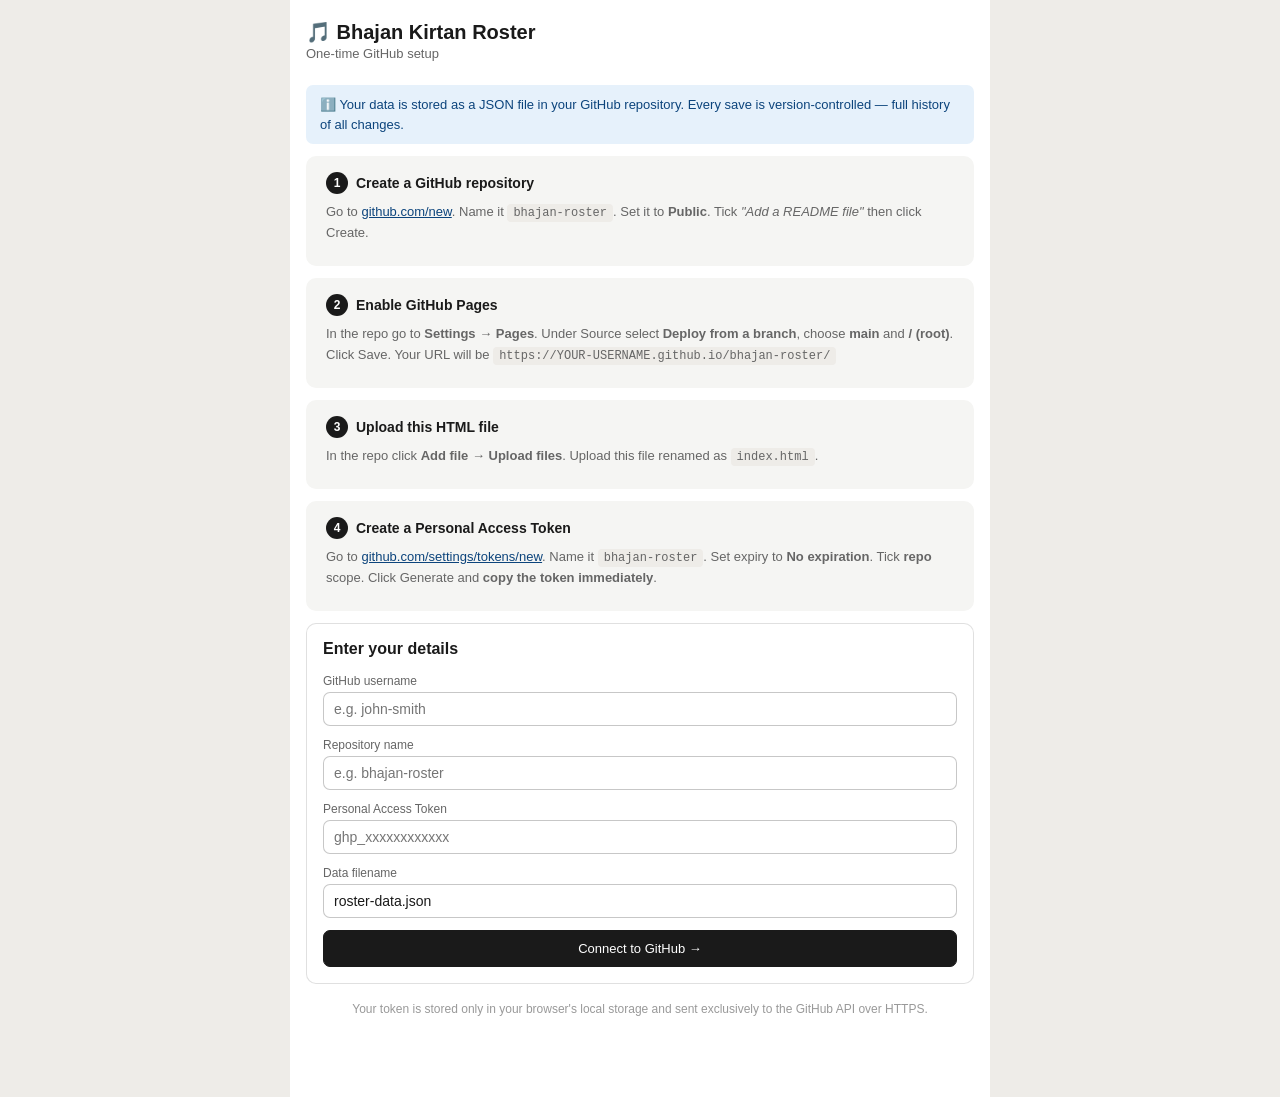
==== commit 2961ed6a: "Update print statement from 'Hello' to 'Goodbye'" ====
--- a/index.html
+++ b/index.html
@@ -14,7 +14,7 @@
   --green:#3B6D11; --green-bg:#EAF3DE; --green-bd:#97C459;
   --red:#a32d2d; --red-bg:#FCEBEB; --red-bd:#f09595;
   --blue:#0C447C; --blue-bg:#E6F1FB; --blue-bd:#85B7EB;
-  --amber:#633806; --amber-bg:#FAEEDA;
+  --amber:#633806; --amber-bg:#FAEEDA; --amber-bd:#e0b97a;
   --purple:#3C3489; --purple-bg:#EEEDFE;
   --teal:#085041; --teal-bg:#E1F5EE;
 }
@@ -28,9 +28,9 @@
 .subtitle { font-size:13px; color:var(--text2); margin-top:2px; }
 .top-bar { display:flex; justify-content:space-between; align-items:flex-start; margin-bottom:1.25rem; }
 .sync-pill { font-size:11px; padding:3px 9px; border-radius:20px; border:0.5px solid var(--border2); color:var(--text2); display:inline-flex; align-items:center; gap:4px; cursor:pointer; }
-.sync-pill.ok  { color:var(--green);  border-color:var(--green-bd); background:var(--green-bg); }
-.sync-pill.err { color:var(--red);    border-color:var(--red-bd);   background:var(--red-bg); }
-.sync-pill.busy{ color:var(--blue);   border-color:var(--blue-bd);  background:var(--blue-bg); }
+.sync-pill.ok   { color:var(--green);  border-color:var(--green-bd); background:var(--green-bg); }
+.sync-pill.err  { color:var(--red);    border-color:var(--red-bd);   background:var(--red-bg); }
+.sync-pill.busy { color:var(--blue);   border-color:var(--blue-bd);  background:var(--blue-bg); }
 .tabs { display:flex; gap:2px; background:var(--bg2); border-radius:var(--radius-sm); padding:3px; margin-bottom:1.25rem; }
 .tab  { flex:1; text-align:center; padding:8px 4px; font-size:13px; font-weight:500; border:none; background:none; color:var(--text2); border-radius:6px; cursor:pointer; font-family:inherit; }
 .tab.active { background:var(--bg); color:var(--text); box-shadow:0 1px 3px rgba(0,0,0,0.1); }
@@ -44,7 +44,7 @@
 .sec-hdr   { display:flex; justify-content:space-between; align-items:center; margin-bottom:10px; }
 .singer-row  { display:flex; align-items:flex-start; gap:10px; }
 .avatar { width:36px; height:36px; border-radius:50%; background:var(--bg2); display:flex; align-items:center; justify-content:center; font-size:12px; font-weight:600; color:var(--text2); flex-shrink:0; }
-.singer-info { flex:1; min-width:0; }
+.singer-info  { flex:1; min-width:0; }
 .singer-name  { font-size:15px; font-weight:500; }
 .singer-meta  { font-size:12px; color:var(--text2); margin-top:2px; }
 .singer-notes { font-size:12px; color:var(--text3); margin-top:4px; font-style:italic; }
@@ -65,8 +65,8 @@
 .btn:hover { background:var(--bg2); }
 .btn-primary { background:var(--text); color:var(--bg); border-color:var(--text); }
 .btn-primary:hover { opacity:.85; }
-.btn-sm   { padding:4px 10px; font-size:12px; }
-.btn-xs   { padding:3px 8px;  font-size:11px; }
+.btn-sm  { padding:4px 10px; font-size:12px; }
+.btn-xs  { padding:3px 8px;  font-size:11px; }
 .btn-danger  { color:var(--red);   border-color:var(--red-bd); }
 .btn-danger:hover  { background:var(--red-bg); }
 .btn-success { color:var(--green); border-color:var(--green-bd); }
@@ -85,14 +85,13 @@
 .wa-box { background:var(--bg2); border-radius:var(--radius); padding:1rem; font-size:14px; line-height:1.8; white-space:pre-wrap; font-family:monospace; margin-bottom:1rem; }
 .divider { border:none; border-top:0.5px solid var(--border); margin:1rem 0; }
 .empty { text-align:center; padding:2rem; color:var(--text2); font-size:14px; }
-/* Modals */
 .modal-bg { display:none; position:fixed; inset:0; background:rgba(0,0,0,0.45); z-index:50; align-items:flex-start; justify-content:center; padding:1rem; overflow-y:auto; }
 .modal-bg.open { display:flex; }
 .modal { background:var(--bg); border-radius:var(--radius); padding:1.5rem; width:100%; max-width:480px; border:0.5px solid var(--border); margin:auto; }
 .modal-title { font-size:16px; font-weight:600; margin-bottom:1rem; }
 .field { margin-bottom:12px; }
 .field label { display:block; font-size:12px; color:var(--text2); margin-bottom:4px; font-weight:500; }
-.field .hint  { font-size:11px; color:var(--text3); margin-top:4px; }
+.field .hint  { font-size:11px; color:var(--text3); margin-top:4px; line-height:1.4; }
 .tags-check { display:flex; flex-wrap:wrap; gap:6px; }
 .tags-check label { display:inline-flex; align-items:center; font-size:13px; cursor:pointer; padding:5px 10px; border-radius:20px; border:0.5px solid var(--border2); gap:5px; }
 .toast { position:fixed; bottom:20px; left:50%; transform:translateX(-50%); background:var(--text); color:var(--bg); padding:10px 20px; border-radius:20px; font-size:13px; opacity:0; transition:opacity .3s; pointer-events:none; z-index:99; white-space:nowrap; }
@@ -104,8 +103,9 @@
 .setup-step p { font-size:13px; color:var(--text2); line-height:1.6; margin-bottom:6px; }
 .setup-step code { font-family:monospace; background:var(--bg3); padding:2px 6px; border-radius:4px; font-size:12px; }
 .setup-step a { color:var(--blue); }
-.info-box { background:var(--blue-bg); border-radius:var(--radius-sm); padding:10px 14px; font-size:13px; color:var(--blue); margin-bottom:12px; line-height:1.5; }
-.warn-box { background:var(--amber-bg); border-radius:var(--radius-sm); padding:10px 14px; font-size:13px; color:var(--amber); margin-bottom:12px; line-height:1.5; }
+.info-box  { background:var(--blue-bg);  border-radius:var(--radius-sm); padding:10px 14px; font-size:13px; color:var(--blue);  margin-bottom:12px; line-height:1.5; }
+.warn-box  { background:var(--amber-bg); border-radius:var(--radius-sm); padding:10px 14px; font-size:13px; color:var(--amber); margin-bottom:12px; line-height:1.5; }
+.green-box { background:var(--green-bg); border-radius:var(--radius-sm); padding:10px 14px; font-size:13px; color:var(--green); margin-bottom:12px; line-height:1.5; }
 .spinner { display:inline-block; width:12px; height:12px; border:2px solid currentColor; border-top-color:transparent; border-radius:50%; animation:spin .6s linear infinite; }
 @keyframes spin { to { transform:rotate(360deg); } }
 /* Programme table */
@@ -124,20 +124,38 @@
 .prog-name  { font-weight:500; font-size:14px; }
 .prog-bhajan-text { color:var(--text); font-size:13px; }
 .prog-links-wrap { display:flex; flex-wrap:wrap; gap:5px; align-items:center; }
-.pill { display:inline-flex; align-items:center; gap:4px; font-size:11px; padding:3px 9px; border-radius:20px; text-decoration:none; white-space:nowrap; font-family:inherit; cursor:pointer; border:none; }
+.pill { display:inline-flex; align-items:center; gap:4px; font-size:11px; padding:3px 9px; border-radius:20px; text-decoration:none; white-space:nowrap; font-family:inherit; cursor:pointer; }
 .pill-blue  { background:var(--blue-bg);  color:var(--blue);  border:0.5px solid var(--blue-bd); }
 .pill-green { background:var(--green-bg); color:var(--green); border:0.5px solid var(--green-bd); }
-.pill-amber { background:var(--amber-bg); color:var(--amber); border:0.5px solid #e0b97a; }
+.pill-amber { background:var(--amber-bg); color:var(--amber); border:0.5px solid var(--amber-bd); }
 .pill:hover { opacity:.8; }
 .lyrics-block { margin-top:8px; font-size:12px; color:var(--text2); white-space:pre-wrap; background:var(--bg2); border-radius:var(--radius-sm); padding:10px 12px; line-height:1.75; max-height:180px; overflow-y:auto; border:0.5px solid var(--border); }
-/* Suggested singer cards */
 .sug-card { background:var(--bg); border:0.5px solid var(--border); border-radius:var(--radius); padding:10px 1rem; margin-bottom:8px; display:flex; align-items:flex-start; gap:10px; }
+/* CSV Import */
+.drop-zone { border:2px dashed var(--border2); border-radius:var(--radius); padding:2rem 1rem; text-align:center; cursor:pointer; transition:border-color .2s, background .2s; }
+.drop-zone:hover, .drop-zone.over { border-color:var(--blue); background:var(--blue-bg); }
+.drop-zone input { display:none; }
+.drop-zone-icon { font-size:32px; margin-bottom:8px; }
+.drop-zone-label { font-size:14px; font-weight:500; color:var(--text2); }
+.drop-zone-hint  { font-size:12px; color:var(--text3); margin-top:4px; }
+.map-table { width:100%; border-collapse:collapse; font-size:13px; margin-bottom:1rem; }
+.map-table th { text-align:left; font-size:11px; font-weight:600; color:var(--text2); text-transform:uppercase; letter-spacing:.06em; padding:0 8px 8px; border-bottom:0.5px solid var(--border2); }
+.map-table td { padding:8px 8px; border-bottom:0.5px solid var(--border); vertical-align:middle; }
+.map-table tr:last-child td { border-bottom:none; }
+.map-table select { padding:5px 8px; font-size:13px; }
+.preview-table { width:100%; border-collapse:collapse; font-size:12px; margin-bottom:1rem; max-height:200px; overflow-y:auto; display:block; }
+.preview-table th { text-align:left; font-size:11px; font-weight:600; color:var(--text2); padding:4px 8px; background:var(--bg2); border-bottom:0.5px solid var(--border2); position:sticky; top:0; }
+.preview-table td { padding:5px 8px; border-bottom:0.5px solid var(--border); color:var(--text2); }
+.step-indicator { display:flex; gap:0; margin-bottom:1.5rem; }
+.step-dot { flex:1; text-align:center; font-size:11px; font-weight:600; padding:6px 4px; border-bottom:2px solid var(--border); color:var(--text3); }
+.step-dot.active { color:var(--blue); border-color:var(--blue); }
+.step-dot.done   { color:var(--green); border-color:var(--green); }
 </style>
 </head>
 <body>
 <div class="shell" id="shell"></div>
 
-<!-- ── SINGER MODAL ── -->
+<!-- SINGER MODAL -->
 <div class="modal-bg" id="singer-modal">
   <div class="modal">
     <div class="modal-title" id="singer-modal-title">Add singer</div>
@@ -162,7 +180,7 @@
   </div>
 </div>
 
-<!-- ── BHAJAN MODAL ── -->
+<!-- BHAJAN MODAL -->
 <div class="modal-bg" id="bhajan-modal">
   <div class="modal" style="max-width:520px;">
     <div class="modal-title" id="bhajan-modal-title">Bhajan details</div>
@@ -174,13 +192,13 @@
       <label>Sai Rhythms link</label>
       <div style="display:flex;gap:8px;align-items:center;">
         <input type="url" id="bm-link" placeholder="https://sairhythms.sathyasai.org/song/…" style="flex:1;" />
-        <a id="bm-search-btn" href="https://sairhythms.sathyasai.org/songs" target="_blank" class="btn btn-sm" style="white-space:nowrap; text-decoration:none;">🔍 Search</a>
-      </div>
-      <div class="hint">Search Sai Rhythms for the bhajan, then paste the song page URL above.</div>
+        <a id="bm-search-btn" href="https://sairhythms.sathyasai.org/songs" target="_blank" class="btn btn-sm" style="text-decoration:none;">🔍 Search</a>
+      </div>
+      <div class="hint">Search Sai Rhythms, then paste the song page URL above.</div>
     </div>
     <div class="field">
       <label>Lyrics / notes</label>
-      <textarea id="bm-lyrics" rows="7" placeholder="Paste the bhajan lyrics here, or add any notes about the bhajan (e.g. key, tempo, language)…"></textarea>
+      <textarea id="bm-lyrics" rows="7" placeholder="Paste bhajan lyrics here, or add notes (key, tempo, language)…"></textarea>
     </div>
     <div style="display:flex;gap:8px;justify-content:flex-end;margin-top:1rem;">
       <button class="btn" onclick="closeBhajanModal()">Cancel</button>
@@ -189,10 +207,14 @@
   </div>
 </div>
 
+<!-- CSV IMPORT MODAL -->
+<div class="modal-bg" id="import-modal">
+  <div class="modal" style="max-width:580px;" id="import-modal-inner"></div>
+</div>
+
 <div class="toast" id="toast"></div>
 
 <script>
-// ── CONSTANTS ─────────────────────────────────────────────────────────────────
 const CFG_KEY  = 'bhajan_gh_config';
 const DATA_KEY = 'bhajan_roster_v3';
 const SAI_BASE = 'https://sairhythms.sathyasai.org/songs?title=';
@@ -204,197 +226,158 @@
   {key:'senior',     label:'Senior',             cls:'tag-senior'},
   {key:'unavailable',label:'Unavailable',        cls:'tag-unavailable'},
 ];
-
-// ── STATE ─────────────────────────────────────────────────────────────────────
-let cfg          = null;
-let state        = null;
-let fileSha      = null;
-let activeFilter = null;
-let editSingerId = null;
-let editEntryIdx = null;
-let currentTab   = 'roster';
-let syncTimer    = null;
-
-// ── UTILS ─────────────────────────────────────────────────────────────────────
-const $  = id => document.getElementById(id);
+// App fields that CSV columns can be mapped to
+const APP_FIELDS = [
+  {key:'name',     label:'Singer name',      required:true},
+  {key:'lastSang', label:'Last sang date',   required:false},
+  {key:'notes',    label:'Notes / comments', required:false},
+  {key:'_ignore',  label:'— Ignore this column —', required:false},
+];
+
+let cfg=null, state=null, fileSha=null;
+let activeFilter=null, editSingerId=null, editEntryIdx=null;
+let currentTab='roster', syncTimer=null;
+// CSV import state
+let csvHeaders=[], csvRows=[], csvMapping={};
+
+const $   = id => document.getElementById(id);
 const esc = s  => String(s||'').replace(/&/g,'&amp;').replace(/</g,'&lt;').replace(/>/g,'&gt;').replace(/"/g,'&quot;');
-
-function daysSince(d){ return !d ? 9999 : Math.floor((Date.now()-new Date(d).getTime())/86400000); }
-function fmtDate(d) { return !d ? 'Never' : new Date(d).toLocaleDateString('en-AU',{day:'numeric',month:'short',year:'numeric'}); }
+function daysSince(d){ return !d?9999:Math.floor((Date.now()-new Date(d).getTime())/86400000); }
+function fmtDate(d) { return !d?'Never':new Date(d).toLocaleDateString('en-AU',{day:'numeric',month:'short',year:'numeric'}); }
 function initials(n){ return n.split(' ').map(w=>w[0]).join('').slice(0,2).toUpperCase(); }
-
-function toast(msg, dur=2500){
-  const el=$('toast'); el.textContent=msg; el.classList.add('show');
-  setTimeout(()=>el.classList.remove('show'), dur);
-}
-
-function setSyncStatus(st, label){
-  const el=$('sync-pill'); if(!el) return;
-  el.className='sync-pill '+st;
-  const icon = st==='busy'?'<span class="spinner"></span>': st==='ok'?'☁️':'⚠️';
-  el.innerHTML=`${icon} ${label}`;
-}
-
-// ── GITHUB API ────────────────────────────────────────────────────────────────
-async function ghFetch(path, method='GET', body=null){
-  const res = await fetch('https://api.github.com'+path, {
-    method,
-    headers:{ 'Authorization':'token '+cfg.token, 'Accept':'application/vnd.github.v3+json', 'Content-Type':'application/json' },
-    ...(body ? {body:JSON.stringify(body)} : {})
-  });
-  if(!res.ok){ const e=await res.json().catch(()=>({})); throw new Error(e.message||res.statusText); }
-  return res.status===204 ? null : res.json();
-}
-
+function toast(msg,dur=2500){ const el=$('toast');el.textContent=msg;el.classList.add('show');setTimeout(()=>el.classList.remove('show'),dur); }
+function setSyncStatus(st,label){ const el=$('sync-pill');if(!el)return;el.className='sync-pill '+st;const icon=st==='busy'?'<span class="spinner"></span>':st==='ok'?'☁️':'⚠️';el.innerHTML=`${icon} ${label}`; }
+
+// ── GITHUB ────────────────────────────────────────────────────────────────────
+async function ghFetch(path,method='GET',body=null){
+  const res=await fetch('https://api.github.com'+path,{method,headers:{'Authorization':'token '+cfg.token,'Accept':'application/vnd.github.v3+json','Content-Type':'application/json'},...(body?{body:JSON.stringify(body)}:{})});
+  if(!res.ok){const e=await res.json().catch(()=>({}));throw new Error(e.message||res.statusText);}
+  return res.status===204?null:res.json();
+}
 async function loadFromGitHub(){
   setSyncStatus('busy','Loading…');
-  try {
-    const data = await ghFetch(`/repos/${cfg.owner}/${cfg.repo}/contents/${cfg.filePath}`);
-    fileSha = data.sha;
-    state   = JSON.parse(atob(data.content.replace(/\n/g,'')));
-    if(!state.nextId) state.nextId = (state.singers.reduce((m,s)=>Math.max(m,s.id),0))+1;
-    // migrate old entries
-    state.session.entries.forEach(e=>{ if(!e.link) e.link=''; if(!e.lyrics) e.lyrics=''; });
-    saveLocal(); setSyncStatus('ok','Synced'); return true;
-  } catch(e){
-    if(e.message&&e.message.includes('Not Found')){ state=defaultState(); await saveToGitHub('Initial data'); return true; }
-    setSyncStatus('err','Sync error'); toast('⚠️ '+e.message, 4000); return false;
+  try{
+    const data=await ghFetch(`/repos/${cfg.owner}/${cfg.repo}/contents/${cfg.filePath}`);
+    fileSha=data.sha;
+    state=JSON.parse(atob(data.content.replace(/\n/g,'')));
+    if(!state.nextId) state.nextId=(state.singers.reduce((m,s)=>Math.max(m,s.id),0))+1;
+    state.session.entries.forEach(e=>{if(!e.link)e.link='';if(!e.lyrics)e.lyrics='';});
+    saveLocal();setSyncStatus('ok','Synced');return true;
+  }catch(e){
+    if(e.message&&e.message.includes('Not Found')){state=defaultState();await saveToGitHub('Initial data');return true;}
+    setSyncStatus('err','Sync error');toast('⚠️ '+e.message,4000);return false;
   }
 }
-
 async function saveToGitHub(msg){
   setSyncStatus('busy','Saving…');
-  try {
-    const content = btoa(unescape(encodeURIComponent(JSON.stringify(state,null,2))));
-    const body    = {message:msg||'Update roster', content, branch:'main'};
-    if(fileSha) body.sha = fileSha;
-    const res = await ghFetch(`/repos/${cfg.owner}/${cfg.repo}/contents/${cfg.filePath}`,'PUT',body);
-    fileSha = res.content.sha; saveLocal(); setSyncStatus('ok','Saved ✓'); return true;
-  } catch(e){ setSyncStatus('err','Save failed'); toast('⚠️ '+e.message, 4000); return false; }
-}
-
-function scheduleSave(msg){ clearTimeout(syncTimer); setSyncStatus('busy','Saving…'); syncTimer=setTimeout(()=>saveToGitHub(msg||'Update roster'),1500); }
-
-// ── LOCAL CACHE ───────────────────────────────────────────────────────────────
-function saveLocal(){ try{ localStorage.setItem(DATA_KEY,JSON.stringify({state,fileSha})); }catch(e){} }
-function loadLocal(){ try{ const r=localStorage.getItem(DATA_KEY); if(r){const p=JSON.parse(r);state=p.state;fileSha=p.fileSha;return true;} }catch(e){} return false; }
-function loadCfg()  { try{ const r=localStorage.getItem(CFG_KEY); return r?JSON.parse(r):null; }catch(e){ return null; } }
-function saveCfg(c) { try{ localStorage.setItem(CFG_KEY,JSON.stringify(c)); }catch(e){} }
-
-function defaultState(){
-  return { singers:[], session:{date:new Date().toISOString().split('T')[0], entries:[]}, groupName:'Bhajan Kirtan Group', nextId:1 };
-}
-
-// ── SETUP SCREEN ──────────────────────────────────────────────────────────────
+  try{
+    const content=btoa(unescape(encodeURIComponent(JSON.stringify(state,null,2))));
+    const body={message:msg||'Update roster',content,branch:'main'};
+    if(fileSha)body.sha=fileSha;
+    const res=await ghFetch(`/repos/${cfg.owner}/${cfg.repo}/contents/${cfg.filePath}`,'PUT',body);
+    fileSha=res.content.sha;saveLocal();setSyncStatus('ok','Saved ✓');return true;
+  }catch(e){setSyncStatus('err','Save failed');toast('⚠️ '+e.message,4000);return false;}
+}
+function scheduleSave(msg){clearTimeout(syncTimer);setSyncStatus('busy','Saving…');syncTimer=setTimeout(()=>saveToGitHub(msg||'Update roster'),1500);}
+
+function saveLocal(){try{localStorage.setItem(DATA_KEY,JSON.stringify({state,fileSha}));}catch(e){}}
+function loadLocal(){try{const r=localStorage.getItem(DATA_KEY);if(r){const p=JSON.parse(r);state=p.state;fileSha=p.fileSha;return true;}}catch(e){}return false;}
+function loadCfg(){try{const r=localStorage.getItem(CFG_KEY);return r?JSON.parse(r):null;}catch(e){return null;}}
+function saveCfg(c){try{localStorage.setItem(CFG_KEY,JSON.stringify(c));}catch(e){}}
+function defaultState(){ return{singers:[],session:{date:new Date().toISOString().split('T')[0],entries:[]},groupName:'Bhajan Kirtan Group',nextId:1}; }
+
+// ── SETUP ─────────────────────────────────────────────────────────────────────
 function renderSetup(errMsg){
   $('shell').innerHTML=`
     <h1>🎵 Bhajan Kirtan Roster</h1>
     <p class="subtitle" style="margin-bottom:1.5rem;">One-time GitHub setup</p>
     ${errMsg?`<div class="warn-box">⚠️ ${esc(errMsg)}</div>`:''}
-    <div class="info-box">ℹ️ Your data is stored as a JSON file in your GitHub repository. Every save is version-controlled — you always have a full history of changes.</div>
-
+    <div class="info-box">ℹ️ Your data is stored as a JSON file in your GitHub repository. Every save is version-controlled — full history of all changes.</div>
     <div class="setup-step">
       <div class="setup-title"><span class="setup-num">1</span>Create a GitHub repository</div>
-      <p>Go to <a href="https://github.com/new" target="_blank">github.com/new</a>. Name it <code>bhajan-roster</code>. Set it to <strong>Public</strong>. Tick <em>"Add a README file"</em> then click <em>Create repository</em>.</p>
+      <p>Go to <a href="https://github.com/new" target="_blank">github.com/new</a>. Name it <code>bhajan-roster</code>. Set it to <strong>Public</strong>. Tick <em>"Add a README file"</em> then click Create.</p>
     </div>
     <div class="setup-step">
       <div class="setup-title"><span class="setup-num">2</span>Enable GitHub Pages</div>
-      <p>In the repo go to <strong>Settings → Pages</strong>. Under <em>Source</em> select <strong>Deploy from a branch</strong>, choose <strong>main</strong> branch and <strong>/ (root)</strong> folder. Click Save.</p>
-      <p>Your app URL will be: <code>https://YOUR-USERNAME.github.io/bhajan-roster/</code></p>
+      <p>In the repo go to <strong>Settings → Pages</strong>. Under Source select <strong>Deploy from a branch</strong>, choose <strong>main</strong> and <strong>/ (root)</strong>. Click Save. Your URL will be <code>https://YOUR-USERNAME.github.io/bhajan-roster/</code></p>
     </div>
     <div class="setup-step">
       <div class="setup-title"><span class="setup-num">3</span>Upload this HTML file</div>
-      <p>In your repo click <strong>Add file → Upload files</strong>. Upload this file and <strong>rename it <code>index.html</code></strong> — this makes it the homepage of your site.</p>
+      <p>In the repo click <strong>Add file → Upload files</strong>. Upload this file renamed as <code>index.html</code>.</p>
     </div>
     <div class="setup-step">
       <div class="setup-title"><span class="setup-num">4</span>Create a Personal Access Token</div>
-      <p>Go to <a href="https://github.com/settings/tokens/new" target="_blank">github.com/settings/tokens/new</a>. Give it a name like <code>bhajan-roster</code>. Set expiry to <strong>No expiration</strong>. Tick the <strong>repo</strong> checkbox. Click <em>Generate token</em> and <strong>copy it immediately</strong> — you won't see it again.</p>
-    </div>
-
+      <p>Go to <a href="https://github.com/settings/tokens/new" target="_blank">github.com/settings/tokens/new</a>. Name it <code>bhajan-roster</code>. Set expiry to <strong>No expiration</strong>. Tick <strong>repo</strong> scope. Click Generate and <strong>copy the token immediately</strong>.</p>
+    </div>
     <div class="card" style="margin-bottom:1rem;">
       <div style="font-size:16px;font-weight:600;margin-bottom:1rem;">Enter your details</div>
       <div class="field"><label>GitHub username</label><input type="text" id="cfg-owner" placeholder="e.g. john-smith" /></div>
-      <div class="field"><label>Repository name</label><input type="text" id="cfg-repo"  placeholder="e.g. bhajan-roster" /></div>
+      <div class="field"><label>Repository name</label><input type="text" id="cfg-repo" placeholder="e.g. bhajan-roster" /></div>
       <div class="field"><label>Personal Access Token</label><input type="password" id="cfg-token" placeholder="ghp_xxxxxxxxxxxx" /></div>
-      <div class="field"><label>Data filename <span style="font-weight:400;color:var(--text3);">(keep default unless you want to change it)</span></label>
-        <input type="text" id="cfg-path" value="roster-data.json" /></div>
+      <div class="field"><label>Data filename</label><input type="text" id="cfg-path" value="roster-data.json" /></div>
       <button class="btn btn-primary btn-full" onclick="connectGH()" id="connect-btn">Connect to GitHub →</button>
     </div>
-    <p style="font-size:12px;color:var(--text3);text-align:center;line-height:1.5;">Your token is stored only in your browser's local storage and is sent exclusively to the GitHub API over HTTPS.</p>
+    <p style="font-size:12px;color:var(--text3);text-align:center;line-height:1.5;">Your token is stored only in your browser's local storage and sent exclusively to the GitHub API over HTTPS.</p>
   `;
 }
-
 async function connectGH(){
-  const owner    = ($('cfg-owner').value||'').trim();
-  const repo     = ($('cfg-repo').value||'').trim();
-  const token    = ($('cfg-token').value||'').trim();
-  const filePath = ($('cfg-path').value||'roster-data.json').trim();
-  if(!owner||!repo||!token){ toast('Please fill in all fields'); return; }
-  const btn=$('connect-btn'); btn.innerHTML='<span class="spinner"></span> Connecting…'; btn.disabled=true;
-  cfg = {owner,repo,token,filePath};
-  try {
-    await ghFetch(`/repos/${owner}/${repo}`);
-    saveCfg(cfg); state=defaultState(); await loadFromGitHub(); renderApp();
-  } catch(e){
-    btn.innerHTML='Connect to GitHub →'; btn.disabled=false;
-    renderSetup('Could not connect: '+e.message+'. Check your username, repository name and token.');
-  }
-}
-
-// ── MAIN APP SHELL ────────────────────────────────────────────────────────────
+  const owner=($('cfg-owner').value||'').trim(),repo=($('cfg-repo').value||'').trim(),token=($('cfg-token').value||'').trim(),filePath=($('cfg-path').value||'roster-data.json').trim();
+  if(!owner||!repo||!token){toast('Please fill in all fields');return;}
+  const btn=$('connect-btn');btn.innerHTML='<span class="spinner"></span> Connecting…';btn.disabled=true;
+  cfg={owner,repo,token,filePath};
+  try{await ghFetch(`/repos/${owner}/${repo}`);saveCfg(cfg);state=defaultState();await loadFromGitHub();renderApp();}
+  catch(e){btn.innerHTML='Connect to GitHub →';btn.disabled=false;renderSetup('Could not connect: '+e.message);}
+}
+
+// ── APP SHELL ─────────────────────────────────────────────────────────────────
 function renderApp(){
   $('shell').innerHTML=`
     <div class="top-bar">
       <div><h1>🎵 Bhajan Kirtan Roster</h1><div class="subtitle">Singer management &amp; session planner</div></div>
       <div style="display:flex;flex-direction:column;align-items:flex-end;gap:6px;">
-        <span id="sync-pill" class="sync-pill" onclick="manualSync()" title="Click to sync now">☁️ …</span>
+        <span id="sync-pill" class="sync-pill" onclick="manualSync()" title="Click to sync">☁️ …</span>
         <button class="btn btn-sm" onclick="showSettings()" style="font-size:11px;">⚙️ Settings</button>
       </div>
     </div>
-
     <div class="tabs">
       <button class="tab active" onclick="showTab('roster',this)">👥 Singers</button>
       <button class="tab" onclick="showTab('session',this)">📅 Session</button>
       <button class="tab" onclick="showTab('whatsapp',this)">💬 WhatsApp</button>
     </div>
-
-    <!-- ROSTER TAB -->
+    <!-- ROSTER -->
     <div id="tab-roster" class="section active">
       <div class="stat-grid" id="stats"></div>
       <div class="sec-hdr">
         <div class="sec-title" style="margin:0;">Filter by tag</div>
-        <button class="btn btn-primary btn-sm" onclick="openSingerModal()">+ Add singer</button>
+        <div style="display:flex;gap:6px;">
+          <button class="btn btn-sm" onclick="openImport()">⬆ Import CSV</button>
+          <button class="btn btn-primary btn-sm" onclick="openSingerModal()">+ Add singer</button>
+        </div>
       </div>
       <div class="filter-row" id="filter-row"></div>
       <div id="singer-list"></div>
     </div>
-
-    <!-- SESSION TAB -->
+    <!-- SESSION -->
     <div id="tab-session" class="section">
       <div class="card" style="margin-bottom:1rem;">
         <div class="sec-title" style="margin-bottom:8px;">Session date</div>
         <input type="date" id="session-date" />
       </div>
-
       <div class="sec-title">Suggested singers (haven't sung recently)</div>
       <div id="suggested-list" style="margin-bottom:1.5rem;"></div>
-
       <div class="sec-title">Add singer to programme</div>
       <div class="input-row" style="margin-bottom:1.5rem;">
         <select id="pick-singer" style="flex:2;min-width:150px;"></select>
         <button class="btn btn-primary btn-sm" onclick="addToSession()">+ Add</button>
       </div>
-
       <div class="sec-title">Session programme</div>
       <div class="card" style="padding:0 0 4px;" id="session-table-wrap"></div>
-
       <div style="margin-top:1rem;display:flex;gap:8px;flex-wrap:wrap;">
         <button class="btn btn-success" onclick="finaliseSession()">✓ Finalise &amp; update dates</button>
         <button class="btn btn-danger"  onclick="clearSession()">✕ Clear session</button>
       </div>
     </div>
-
-    <!-- WHATSAPP TAB -->
+    <!-- WHATSAPP -->
     <div id="tab-whatsapp" class="section">
       <div class="sec-title">Message preview</div>
       <div class="wa-box" id="wa-preview"></div>
@@ -410,101 +393,73 @@
       </div>
     </div>
   `;
-
-  $('session-date').value = state.session.date || new Date().toISOString().split('T')[0];
-  $('session-date').addEventListener('change', e=>{ state.session.date=e.target.value; scheduleSave('Update session date'); });
-  renderRoster();
-  setSyncStatus('ok','Synced');
-}
-
-function showTab(name, el){
+  $('session-date').value=state.session.date||new Date().toISOString().split('T')[0];
+  $('session-date').addEventListener('change',e=>{state.session.date=e.target.value;scheduleSave('Update session date');});
+  renderRoster();setSyncStatus('ok','Synced');
+}
+
+function showTab(name,el){
   document.querySelectorAll('.section').forEach(s=>s.classList.remove('active'));
   document.querySelectorAll('.tab').forEach(t=>t.classList.remove('active'));
-  $('tab-'+name).classList.add('active'); el.classList.add('active'); currentTab=name;
-  if(name==='whatsapp') refreshWA();
-  if(name==='session')  renderSession();
-  if(name==='roster')   renderRoster();
-}
-
+  $('tab-'+name).classList.add('active');el.classList.add('active');currentTab=name;
+  if(name==='whatsapp')refreshWA();if(name==='session')renderSession();if(name==='roster')renderRoster();
+}
 async function manualSync(){
   await loadFromGitHub();
-  if(currentTab==='roster')   renderRoster();
-  if(currentTab==='session')  renderSession();
-  if(currentTab==='whatsapp') refreshWA();
+  if(currentTab==='roster')renderRoster();if(currentTab==='session')renderSession();if(currentTab==='whatsapp')refreshWA();
   toast('Synced with GitHub ✓');
 }
-
 function showSettings(){
-  const m=document.createElement('div'); m.className='modal-bg open'; m.id='settings-modal';
+  const m=document.createElement('div');m.className='modal-bg open';m.id='settings-modal';
   m.innerHTML=`<div class="modal">
     <div class="modal-title">⚙️ Settings</div>
     <div class="info-box">Connected: <strong>${esc(cfg.owner)}/${esc(cfg.repo)}</strong><br>Data file: <strong>${esc(cfg.filePath)}</strong></div>
-    <div class="field"><label>Group name (shown in WhatsApp messages)</label><input type="text" id="s-group" value="${esc(state.groupName||'')}" /></div>
+    <div class="field"><label>Group name</label><input type="text" id="s-group" value="${esc(state.groupName||'')}" /></div>
     <div class="field"><label>Export data</label><button class="btn btn-full" onclick="exportJSON()">⬇ Download roster-data.json</button></div>
     <div class="divider"></div>
-    <p style="font-size:12px;color:var(--text2);margin-bottom:12px;">To reconnect to a different repo, disconnect below. Your GitHub data remains safe.</p>
     <button class="btn btn-danger btn-full" onclick="disconnect()">Disconnect &amp; reconfigure</button>
-    <div style="display:flex;justify-content:flex-end;margin-top:1rem;">
-      <button class="btn btn-primary" onclick="closeSettings()">Done</button>
-    </div>
+    <div style="display:flex;justify-content:flex-end;margin-top:1rem;"><button class="btn btn-primary" onclick="closeSettings()">Done</button></div>
   </div>`;
-  document.body.appendChild(m);
-  m.addEventListener('click',e=>{if(e.target===m)closeSettings();});
-}
-function closeSettings(){
-  const m=$('settings-modal'); if(!m) return;
-  const g=$('s-group'); if(g){ state.groupName=g.value.trim(); scheduleSave('Update group name'); }
-  m.remove();
-}
-function exportJSON(){
-  const b=new Blob([JSON.stringify(state,null,2)],{type:'application/json'});
-  const a=document.createElement('a'); a.href=URL.createObjectURL(b); a.download='roster-data.json'; a.click();
-}
-function disconnect(){
-  if(!confirm('Disconnect? Your data stays safe in GitHub.')) return;
-  localStorage.removeItem(CFG_KEY); localStorage.removeItem(DATA_KEY); location.reload();
-}
+  document.body.appendChild(m);m.addEventListener('click',e=>{if(e.target===m)closeSettings();});
+}
+function closeSettings(){const m=$('settings-modal');if(!m)return;const g=$('s-group');if(g){state.groupName=g.value.trim();scheduleSave('Update group name');}m.remove();}
+function exportJSON(){const b=new Blob([JSON.stringify(state,null,2)],{type:'application/json'});const a=document.createElement('a');a.href=URL.createObjectURL(b);a.download='roster-data.json';a.click();}
+function disconnect(){if(!confirm('Disconnect? Data stays safe in GitHub.'))return;localStorage.removeItem(CFG_KEY);localStorage.removeItem(DATA_KEY);location.reload();}
 
 // ── ROSTER ────────────────────────────────────────────────────────────────────
-function tagHtml(tags, small=false){
-  return (tags||[]).map(t=>{
-    const td=ALL_TAGS.find(x=>x.key===t);
-    return td ? `<span class="tag ${td.cls}" ${small?'style="font-size:10px;"':''}>${td.label}</span>` : '';
-  }).join('');
-}
-
+function tagHtml(tags,small=false){
+  return(tags||[]).map(t=>{const td=ALL_TAGS.find(x=>x.key===t);return td?`<span class="tag ${td.cls}"${small?' style="font-size:10px;"':''}>${td.label}</span>`:''}).join('');
+}
 function renderFilterRow(){
-  const row=$('filter-row'); if(!row) return;
+  const row=$('filter-row');if(!row)return;
   let h=`<button class="filter-btn ${activeFilter===null?'on':''}" onclick="setFilter(null)">All</button>`;
-  ALL_TAGS.forEach(t=>{ if(state.singers.some(s=>s.tags&&s.tags.includes(t.key))) h+=`<button class="filter-btn ${activeFilter===t.key?'on':''}" onclick="setFilter('${t.key}')">${t.label}</button>`; });
+  ALL_TAGS.forEach(t=>{if(state.singers.some(s=>s.tags&&s.tags.includes(t.key)))h+=`<button class="filter-btn ${activeFilter===t.key?'on':''}" onclick="setFilter('${t.key}')">${t.label}</button>`;});
   row.innerHTML=h;
 }
-function setFilter(f){ activeFilter=f; renderRoster(); }
-
+function setFilter(f){activeFilter=f;renderRoster();}
 function renderRoster(){
   renderFilterRow();
   let singers=[...state.singers].sort((a,b)=>daysSince(a.lastSang)-daysSince(b.lastSang)).reverse();
-  if(activeFilter) singers=singers.filter(s=>s.tags&&s.tags.includes(activeFilter));
+  if(activeFilter)singers=singers.filter(s=>s.tags&&s.tags.includes(activeFilter));
   const all=state.singers;
   const statsEl=$('stats');
-  if(statsEl) statsEl.innerHTML=`
+  if(statsEl)statsEl.innerHTML=`
     <div class="stat"><div class="stat-label">Total singers</div><div class="stat-val">${all.length}</div></div>
     <div class="stat"><div class="stat-label">Sung recently</div><div class="stat-val">${all.filter(s=>daysSince(s.lastSang)<60).length}</div></div>
     <div class="stat"><div class="stat-label">Due to sing</div><div class="stat-val">${all.filter(s=>daysSince(s.lastSang)>=60&&!(s.tags&&s.tags.includes('unavailable'))).length}</div></div>
     <div class="stat"><div class="stat-label">Children</div><div class="stat-val">${all.filter(s=>s.tags&&s.tags.includes('child')).length}</div></div>
   `;
-  const list=$('singer-list'); if(!list) return;
-  if(!singers.length){ list.innerHTML='<div class="empty">No singers match this filter.</div>'; return; }
+  const list=$('singer-list');if(!list)return;
+  if(!singers.length){list.innerHTML='<div class="empty">No singers yet. Add one or import from CSV.</div>';return;}
   list.innerHTML=singers.map(s=>{
     const days=daysSince(s.lastSang);
     const isUnavail=s.tags&&s.tags.includes('unavailable');
-    let badge = isUnavail
-      ? '<span class="badge" style="background:var(--red-bg);color:var(--red);">Unavailable</span>'
-      : !s.lastSang ? '<span class="badge badge-new">New</span>'
-      : days>=60    ? `<span class="badge badge-overdue">Due — ${days}d ago</span>`
-      :               `<span class="badge badge-ok">${days}d ago</span>`;
+    const badge=isUnavail?'<span class="badge" style="background:var(--red-bg);color:var(--red);">Unavailable</span>':
+      !s.lastSang?'<span class="badge badge-new">New</span>':
+      days>=60?`<span class="badge badge-overdue">Due — ${days}d ago</span>`:
+      `<span class="badge badge-ok">${days}d ago</span>`;
     const visibleTags=(s.tags||[]).filter(t=>t!=='unavailable');
-    return `<div class="card"><div class="singer-row">
+    return`<div class="card"><div class="singer-row">
       <div class="avatar">${initials(s.name)}</div>
       <div class="singer-info">
         <div class="singer-name">${esc(s.name)}${badge}</div>
@@ -513,54 +468,265 @@
         ${s.notes?`<div class="singer-notes">📝 ${esc(s.notes)}</div>`:''}
       </div>
       <div class="row-actions">
-        <button class="btn btn-sm" onclick="openSingerModal(${s.id})" title="Edit">✏️</button>
-        <button class="btn btn-sm btn-danger" onclick="removeSinger(${s.id})" title="Remove">✕</button>
+        <button class="btn btn-sm" onclick="openSingerModal(${s.id})">✏️</button>
+        <button class="btn btn-sm btn-danger" onclick="removeSinger(${s.id})">✕</button>
       </div>
     </div></div>`;
   }).join('');
 }
-
 function openSingerModal(id){
-  editSingerId=id||null;
-  $('singer-modal-title').textContent=id?'Edit singer':'Add singer';
+  editSingerId=id||null;$('singer-modal-title').textContent=id?'Edit singer':'Add singer';
   const s=id?state.singers.find(x=>x.id===id):null;
-  $('m-name').value=s?s.name:''; $('m-date').value=s?s.lastSang||'':''; $('m-notes').value=s?s.notes||'':'';
-  document.querySelectorAll('#singer-modal .tags-check input').forEach(cb=>{ cb.checked=s&&s.tags?s.tags.includes(cb.value):false; });
+  $('m-name').value=s?s.name:'';$('m-date').value=s?s.lastSang||'':'';$('m-notes').value=s?s.notes||'':'';
+  document.querySelectorAll('#singer-modal .tags-check input').forEach(cb=>{cb.checked=s&&s.tags?s.tags.includes(cb.value):false;});
   $('singer-modal').classList.add('open');
 }
-function closeSingerModal(){ $('singer-modal').classList.remove('open'); editSingerId=null; }
+function closeSingerModal(){$('singer-modal').classList.remove('open');editSingerId=null;}
 function saveSinger(){
-  const name=($('m-name').value||'').trim(); if(!name){toast('Please enter a name');return;}
-  const date=$('m-date').value; const notes=($('m-notes').value||'').trim();
+  const name=($('m-name').value||'').trim();if(!name){toast('Please enter a name');return;}
+  const date=$('m-date').value,notes=($('m-notes').value||'').trim();
   const tags=[...document.querySelectorAll('#singer-modal .tags-check input:checked')].map(cb=>cb.value);
-  if(editSingerId){ const s=state.singers.find(x=>x.id===editSingerId); s.name=name;s.lastSang=date||null;s.notes=notes;s.tags=tags; }
+  if(editSingerId){const s=state.singers.find(x=>x.id===editSingerId);s.name=name;s.lastSang=date||null;s.notes=notes;s.tags=tags;}
   else state.singers.push({id:state.nextId++,name,lastSang:date||null,tags,notes});
-  scheduleSave(editSingerId?'Edit singer':'Add singer');
-  closeSingerModal(); renderRoster(); toast(editSingerId?'Singer updated ✓':'Singer added ✓');
+  scheduleSave(editSingerId?'Edit singer':'Add singer');closeSingerModal();renderRoster();toast(editSingerId?'Singer updated ✓':'Singer added ✓');
 }
 function removeSinger(id){
-  if(!confirm('Remove this singer?')) return;
-  state.singers=state.singers.filter(s=>s.id!==id);
-  state.session.entries=state.session.entries.filter(e=>e.singerId!==id);
-  scheduleSave('Remove singer'); renderRoster();
+  if(!confirm('Remove this singer?'))return;
+  state.singers=state.singers.filter(s=>s.id!==id);state.session.entries=state.session.entries.filter(e=>e.singerId!==id);
+  scheduleSave('Remove singer');renderRoster();
+}
+
+// ── CSV IMPORT ────────────────────────────────────────────────────────────────
+function openImport(){
+  csvHeaders=[];csvRows=[];csvMapping={};
+  renderImportStep1();
+  $('import-modal').classList.add('open');
+}
+function closeImport(){$('import-modal').classList.remove('open');}
+
+function renderImportStep1(){
+  $('import-modal-inner').innerHTML=`
+    <div class="modal-title">⬆ Import singers from CSV</div>
+    <div class="step-indicator">
+      <div class="step-dot active">1 Upload</div>
+      <div class="step-dot">2 Map columns</div>
+      <div class="step-dot">3 Preview &amp; import</div>
+    </div>
+    <div class="info-box">
+      <strong>How to export from Excel / Google Sheets:</strong><br>
+      In Excel: <em>File → Save As → CSV (Comma delimited)</em><br>
+      In Google Sheets: <em>File → Download → Comma-separated values (.csv)</em>
+    </div>
+    <div class="drop-zone" id="drop-zone" onclick="$('csv-file-input').click()" ondragover="handleDragOver(event)" ondragleave="handleDragLeave(event)" ondrop="handleDrop(event)">
+      <input type="file" id="csv-file-input" accept=".csv,.txt" onchange="handleFileSelect(event)" />
+      <div class="drop-zone-icon">📂</div>
+      <div class="drop-zone-label">Click to choose your CSV file</div>
+      <div class="drop-zone-hint">or drag and drop it here</div>
+    </div>
+    <div style="display:flex;gap:8px;justify-content:flex-end;margin-top:1rem;">
+      <button class="btn" onclick="closeImport()">Cancel</button>
+    </div>
+  `;
+}
+
+function handleDragOver(e){e.preventDefault();$('drop-zone').classList.add('over');}
+function handleDragLeave(e){$('drop-zone').classList.remove('over');}
+function handleDrop(e){e.preventDefault();$('drop-zone').classList.remove('over');const f=e.dataTransfer.files[0];if(f)readCSVFile(f);}
+function handleFileSelect(e){const f=e.target.files[0];if(f)readCSVFile(f);}
+
+function readCSVFile(file){
+  const reader=new FileReader();
+  reader.onload=e=>{
+    try{
+      const text=e.target.result;
+      const parsed=parseCSV(text);
+      if(parsed.length<2){toast('CSV appears empty or has only headers');return;}
+      csvHeaders=parsed[0];
+      csvRows=parsed.slice(1).filter(r=>r.some(c=>c.trim())); // skip blank rows
+      autoMapColumns();
+      renderImportStep2();
+    }catch(err){toast('Could not read CSV: '+err.message);}
+  };
+  reader.readAsText(file);
+}
+
+// Simple but robust CSV parser (handles quoted fields with commas/newlines)
+function parseCSV(text){
+  const rows=[];let row=[],field='',inQuote=false;
+  for(let i=0;i<text.length;i++){
+    const ch=text[i],next=text[i+1];
+    if(inQuote){
+      if(ch==='"'&&next==='"'){field+='"';i++;}
+      else if(ch==='"'){inQuote=false;}
+      else{field+=ch;}
+    } else {
+      if(ch==='"'){inQuote=true;}
+      else if(ch===','){row.push(field.trim());field='';}
+      else if(ch==='\r'&&next==='\n'){row.push(field.trim());rows.push(row);row=[];field='';i++;}
+      else if(ch==='\n'||ch==='\r'){row.push(field.trim());rows.push(row);row=[];field='';}
+      else{field+=ch;}
+    }
+  }
+  if(field||row.length)row.push(field.trim());
+  if(row.length)rows.push(row);
+  return rows;
+}
+
+// Auto-guess column mappings by header name
+function autoMapColumns(){
+  csvMapping={};
+  csvHeaders.forEach((h,i)=>{
+    const l=h.toLowerCase().replace(/[^a-z0-9]/g,' ').trim();
+    if(l.includes('name')&&!l.includes('bhajan'))   csvMapping[i]='name';
+    else if(l.includes('last')||l.includes('date')||l.includes('sang')) csvMapping[i]='lastSang';
+    else if(l.includes('note')||l.includes('comment')||l.includes('remark')) csvMapping[i]='notes';
+    else csvMapping[i]='_ignore';
+  });
+  // make sure 'name' is mapped — if not, map first column
+  if(!Object.values(csvMapping).includes('name')&&csvHeaders.length>0) csvMapping[0]='name';
+}
+
+function renderImportStep2(){
+  const previewRows=csvRows.slice(0,4);
+  $('import-modal-inner').innerHTML=`
+    <div class="modal-title">⬆ Import singers from CSV</div>
+    <div class="step-indicator">
+      <div class="step-dot done">1 Upload</div>
+      <div class="step-dot active">2 Map columns</div>
+      <div class="step-dot">3 Preview &amp; import</div>
+    </div>
+    <p style="font-size:13px;color:var(--text2);margin-bottom:1rem;">Found <strong>${csvHeaders.length} columns</strong> and <strong>${csvRows.length} rows</strong>. Tell the app what each column contains:</p>
+    <table class="map-table">
+      <thead><tr><th>Your column</th><th>Sample data</th><th>Maps to</th></tr></thead>
+      <tbody>
+        ${csvHeaders.map((h,i)=>`
+          <tr>
+            <td><strong>${esc(h)}</strong></td>
+            <td style="color:var(--text2);font-size:12px;">${esc(previewRows.map(r=>r[i]||'').filter(Boolean).slice(0,2).join(', '))}</td>
+            <td>
+              <select onchange="csvMapping[${i}]=this.value">
+                ${APP_FIELDS.map(f=>`<option value="${f.key}" ${csvMapping[i]===f.key?'selected':''}>${f.label}${f.required?' *':''}</option>`).join('')}
+              </select>
+            </td>
+          </tr>
+        `).join('')}
+      </tbody>
+    </table>
+    <div class="warn-box" style="margin-bottom:0;">⚠️ Make sure <strong>Singer name</strong> is mapped to at least one column. Other columns are optional.</div>
+    <div style="display:flex;gap:8px;justify-content:flex-end;margin-top:1rem;">
+      <button class="btn" onclick="renderImportStep1()">← Back</button>
+      <button class="btn btn-primary" onclick="renderImportStep3()">Preview →</button>
+    </div>
+  `;
+}
+
+function renderImportStep3(){
+  // Validate: name column must be mapped
+  const nameIdx=Object.entries(csvMapping).find(([_,v])=>v==='name')?.[0];
+  if(nameIdx===undefined){toast('Please map a column to "Singer name"');return;}
+
+  // Parse rows into singer objects
+  const imported=[];
+  const skipped=[];
+  csvRows.forEach((row,ri)=>{
+    const obj={name:'',lastSang:null,notes:'',tags:[]};
+    Object.entries(csvMapping).forEach(([i,field])=>{
+      if(field==='_ignore')return;
+      const val=(row[i]||'').trim();
+      if(!val)return;
+      if(field==='name')obj.name=val;
+      else if(field==='lastSang')obj.lastSang=parseFlexDate(val);
+      else if(field==='notes')obj.notes=val;
+    });
+    if(obj.name) imported.push(obj);
+    else skipped.push(ri+2); // row number (1-indexed + header)
+  });
+
+  $('import-modal-inner').innerHTML=`
+    <div class="modal-title">⬆ Import singers from CSV</div>
+    <div class="step-indicator">
+      <div class="step-dot done">1 Upload</div>
+      <div class="step-dot done">2 Map columns</div>
+      <div class="step-dot active">3 Preview &amp; import</div>
+    </div>
+    ${imported.length===0?`<div class="warn-box">No valid rows found. Please go back and check your column mapping.</div>`:`
+    <div class="green-box">✓ Ready to import <strong>${imported.length} singers</strong>${skipped.length?` (${skipped.length} rows skipped — no name)`:''}</div>
+    <p style="font-size:13px;color:var(--text2);margin-bottom:10px;">Preview (first 5):</p>
+    <div style="overflow-x:auto;margin-bottom:1rem;">
+      <table class="preview-table">
+        <thead><tr><th>Name</th><th>Last sang</th><th>Notes</th></tr></thead>
+        <tbody>
+          ${imported.slice(0,5).map(s=>`<tr>
+            <td>${esc(s.name)}</td>
+            <td>${s.lastSang?fmtDate(s.lastSang):'—'}</td>
+            <td>${esc(s.notes||'—')}</td>
+          </tr>`).join('')}
+          ${imported.length>5?`<tr><td colspan="3" style="color:var(--text3);font-style:italic;">… and ${imported.length-5} more</td></tr>`:''}
+        </tbody>
+      </table>
+    </div>
+    <div class="field">
+      <label>What to do with existing singers?</label>
+      <select id="import-mode">
+        <option value="merge">Merge — add new singers, skip duplicates (recommended)</option>
+        <option value="replace">Replace — clear all existing singers first</option>
+      </select>
+    </div>
+    `}
+    <div style="display:flex;gap:8px;justify-content:flex-end;margin-top:1rem;">
+      <button class="btn" onclick="renderImportStep2()">← Back</button>
+      ${imported.length>0?`<button class="btn btn-primary" onclick="doImport(${JSON.stringify(imported).replace(/"/g,'&quot;')})">⬆ Import ${imported.length} singers</button>`:''}
+    </div>
+  `;
+}
+
+function doImport(imported){
+  const mode=$('import-mode').value;
+  if(mode==='replace'){
+    if(!confirm(`This will DELETE all ${state.singers.length} existing singers and replace with the ${imported.length} imported ones. Are you sure?`))return;
+    state.singers=[];state.nextId=1;
+  }
+  let added=0,skipped=0;
+  imported.forEach(imp=>{
+    // skip if name already exists (case-insensitive) in merge mode
+    if(mode==='merge'&&state.singers.some(s=>s.name.toLowerCase()===imp.name.toLowerCase())){skipped++;return;}
+    state.singers.push({id:state.nextId++,name:imp.name,lastSang:imp.lastSang,tags:imp.tags||[],notes:imp.notes||''});
+    added++;
+  });
+  saveToGitHub(`Import ${added} singers from CSV`);
+  closeImport();renderRoster();
+  toast(`✓ Imported ${added} singers${skipped?`, skipped ${skipped} duplicates`:''}`);
+}
+
+// Flexible date parser — handles dd/mm/yyyy, mm/dd/yyyy, dd-mm-yyyy, yyyy-mm-dd, "15 Jan 2024", etc.
+function parseFlexDate(str){
+  if(!str||!str.trim())return null;
+  const s=str.trim();
+  // Already ISO
+  if(/^\d{4}-\d{2}-\d{2}$/.test(s))return s;
+  // dd/mm/yyyy or d/m/yyyy (Australian / common format)
+  const dmy=/^(\d{1,2})[\/\-\.](\d{1,2})[\/\-\.](\d{4})$/.exec(s);
+  if(dmy){
+    const[,d,m,y]=dmy;
+    const date=new Date(`${y}-${m.padStart(2,'0')}-${d.padStart(2,'0')}`);
+    if(!isNaN(date))return date.toISOString().split('T')[0];
+  }
+  // Try native Date parse as fallback
+  const parsed=new Date(s);
+  if(!isNaN(parsed))return parsed.toISOString().split('T')[0];
+  return null;
 }
 
 // ── SESSION ───────────────────────────────────────────────────────────────────
 function renderSession(){
-  const di=$('session-date');
-  if(di&&!di.value) di.value=state.session.date||new Date().toISOString().split('T')[0];
-
-  // Suggested singers
-  const suggested=[...state.singers]
-    .filter(s=>daysSince(s.lastSang)>=45 && !(s.tags&&s.tags.includes('unavailable')) && !(s.tags&&s.tags.includes('special')))
-    .sort((a,b)=>daysSince(b.lastSang)-daysSince(a.lastSang)).slice(0,5);
+  const di=$('session-date');if(di&&!di.value)di.value=state.session.date||new Date().toISOString().split('T')[0];
+  const suggested=[...state.singers].filter(s=>daysSince(s.lastSang)>=45&&!(s.tags&&s.tags.includes('unavailable'))&&!(s.tags&&s.tags.includes('special'))).sort((a,b)=>daysSince(b.lastSang)-daysSince(a.lastSang)).slice(0,5);
   const sugEl=$('suggested-list');
   if(sugEl){
-    if(!suggested.length){ sugEl.innerHTML='<div class="empty" style="padding:.75rem;">All singers have sung recently 🙏</div>'; }
+    if(!suggested.length){sugEl.innerHTML='<div class="empty" style="padding:.75rem;">All singers have sung recently 🙏</div>';}
     else sugEl.innerHTML=suggested.map(s=>{
-      const days=daysSince(s.lastSang);
-      const inSess=state.session.entries.some(e=>e.singerId===s.id);
-      return `<div class="sug-card">
+      const days=daysSince(s.lastSang);const inSess=state.session.entries.some(e=>e.singerId===s.id);
+      return`<div class="sug-card">
         <div class="avatar">${initials(s.name)}</div>
         <div style="flex:1;min-width:0;">
           <div style="font-size:14px;font-weight:500;">${esc(s.name)}</div>
@@ -571,59 +737,38 @@
       </div>`;
     }).join('');
   }
-
-  // Dropdown
-  const ps=$('pick-singer');
-  if(ps) ps.innerHTML=state.singers.map(s=>`<option value="${s.id}">${esc(s.name)}${s.tags&&s.tags.includes('unavailable')?' (unavailable)':''}</option>`).join('');
-
+  const ps=$('pick-singer');if(ps)ps.innerHTML=state.singers.map(s=>`<option value="${s.id}">${esc(s.name)}${s.tags&&s.tags.includes('unavailable')?' (unavailable)':''}</option>`).join('');
   renderProgrammeTable();
 }
-
-// ── PROGRAMME TABLE ───────────────────────────────────────────────────────────
 function renderProgrammeTable(){
-  const wrap=$('session-table-wrap'); if(!wrap) return;
+  const wrap=$('session-table-wrap');if(!wrap)return;
   const entries=state.session.entries;
-  if(!entries.length){ wrap.innerHTML='<div class="empty">No singers added to this session yet.</div>'; return; }
-
+  if(!entries.length){wrap.innerHTML='<div class="empty">No singers added to this session yet.</div>';return;}
   wrap.innerHTML=`<div class="prog-wrap"><table class="prog-table">
     <thead><tr>
-      <th class="col-num">#</th>
-      <th class="col-singer">Singer</th>
-      <th class="col-bhajan">Bhajan</th>
-      <th class="col-links">Links &amp; Lyrics</th>
-      <th class="col-actions"></th>
+      <th class="col-num">#</th><th class="col-singer">Singer</th><th class="col-bhajan">Bhajan</th>
+      <th class="col-links">Links &amp; Lyrics</th><th class="col-actions"></th>
     </tr></thead>
     <tbody>
     ${entries.map((e,i)=>{
       const s=state.singers.find(x=>x.id===e.singerId);
-
-      // Sai Rhythms pill — if link saved show it, else show a search link
-      const saiPill = e.link
-        ? `<a href="${esc(e.link)}" target="_blank" class="pill pill-blue">🎵 Sai Rhythms ↗</a>`
-        : `<a href="${SAI_BASE+encodeURIComponent(e.bhajan||'')}" target="_blank" class="pill pill-blue" style="opacity:.65;">🔍 Search Sai Rhythms</a>`;
-
-      // Lyrics pill
-      const lyrPill = e.lyrics
-        ? `<button class="pill pill-green" onclick="toggleLyrics(${i})" id="lbtn-${i}">📄 Show lyrics</button>`
-        : `<button class="pill pill-amber" onclick="openBhajanModal(${i})" id="lbtn-${i}">+ Add lyrics</button>`;
-
-      const lyrBlock = e.lyrics
-        ? `<div class="lyrics-block" id="lyrics-${i}" style="display:none;">${esc(e.lyrics)}</div>`
-        : `<div id="lyrics-${i}"></div>`;
-
-      return `<tr>
+      const saiPill=e.link
+        ?`<a href="${esc(e.link)}" target="_blank" class="pill pill-blue">🎵 Sai Rhythms ↗</a>`
+        :`<a href="${SAI_BASE+encodeURIComponent(e.bhajan||'')}" target="_blank" class="pill pill-blue" style="opacity:.65;">🔍 Search Sai Rhythms</a>`;
+      const lyrPill=e.lyrics
+        ?`<button class="pill pill-green" onclick="toggleLyrics(${i})" id="lbtn-${i}">📄 Show lyrics</button>`
+        :`<button class="pill pill-amber" onclick="openBhajanModal(${i})" id="lbtn-${i}">+ Add lyrics</button>`;
+      const lyrBlock=e.lyrics?`<div class="lyrics-block" id="lyrics-${i}" style="display:none;">${esc(e.lyrics)}</div>`:`<div id="lyrics-${i}"></div>`;
+      return`<tr>
         <td class="col-num"><span class="prog-num">${i+1}</span></td>
         <td class="col-singer">
           <div class="prog-name">${esc(e.singerName)}</div>
           ${s?`<div class="tags-row" style="margin-top:4px;">${tagHtml(s.tags,true)}</div>`:''}
         </td>
         <td class="col-bhajan"><span class="prog-bhajan-text">${esc(e.bhajan||'—')}</span></td>
-        <td class="col-links">
-          <div class="prog-links-wrap">${saiPill}${lyrPill}</div>
-          ${lyrBlock}
-        </td>
+        <td class="col-links"><div class="prog-links-wrap">${saiPill}${lyrPill}</div>${lyrBlock}</td>
         <td class="col-actions">
-          <button class="btn btn-xs" onclick="openBhajanModal(${i})" title="Edit bhajan details">✏️</button>
+          <button class="btn btn-xs" onclick="openBhajanModal(${i})" title="Edit">✏️</button>
           <button class="btn btn-xs btn-danger" onclick="removeFromSession(${i})" title="Remove">✕</button>
         </td>
       </tr>`;
@@ -631,128 +776,78 @@
     </tbody>
   </table></div>`;
 }
-
 function toggleLyrics(i){
-  const block=$(`lyrics-${i}`); const btn=$(`lbtn-${i}`);
-  if(!block||!btn) return;
-  const shown = block.style.display==='block';
-  block.style.display = shown?'none':'block';
-  btn.textContent = shown?'📄 Show lyrics':'📄 Hide lyrics';
-}
-
-// ── BHAJAN MODAL ──────────────────────────────────────────────────────────────
-function updateSaiSearch(){
-  const btn=$('bm-search-btn'); if(!btn) return;
-  btn.href=SAI_BASE+encodeURIComponent(($('bm-bhajan').value||'').trim());
-}
-
+  const block=$(`lyrics-${i}`),btn=$(`lbtn-${i}`);if(!block||!btn)return;
+  const shown=block.style.display==='block';block.style.display=shown?'none':'block';
+  btn.textContent=shown?'📄 Show lyrics':'📄 Hide lyrics';
+}
+function updateSaiSearch(){const btn=$('bm-search-btn');if(btn)btn.href=SAI_BASE+encodeURIComponent(($('bm-bhajan').value||'').trim());}
 function openBhajanModal(idx){
-  editEntryIdx=idx;
-  const e=state.session.entries[idx];
+  editEntryIdx=idx;const e=state.session.entries[idx];
   $('bhajan-modal-title').textContent=`Bhajan details — ${esc(e.singerName)}`;
-  $('bm-bhajan').value=e.bhajan||'';
-  $('bm-link').value=e.link||'';
-  $('bm-lyrics').value=e.lyrics||'';
+  $('bm-bhajan').value=e.bhajan||'';$('bm-link').value=e.link||'';$('bm-lyrics').value=e.lyrics||'';
   $('bm-search-btn').href=SAI_BASE+encodeURIComponent(e.bhajan||'');
   $('bhajan-modal').classList.add('open');
 }
-function closeBhajanModal(){ $('bhajan-modal').classList.remove('open'); editEntryIdx=null; }
+function closeBhajanModal(){$('bhajan-modal').classList.remove('open');editEntryIdx=null;}
 function saveBhajan(){
-  if(editEntryIdx===null) return;
+  if(editEntryIdx===null)return;
   const e=state.session.entries[editEntryIdx];
-  e.bhajan = ($('bm-bhajan').value||'').trim();
-  e.link   = ($('bm-link').value||'').trim();
-  e.lyrics = ($('bm-lyrics').value||'').trim();
-  scheduleSave('Update bhajan details');
-  closeBhajanModal(); renderProgrammeTable(); toast('Bhajan details saved ✓');
-}
-
+  e.bhajan=($('bm-bhajan').value||'').trim();e.link=($('bm-link').value||'').trim();e.lyrics=($('bm-lyrics').value||'').trim();
+  scheduleSave('Update bhajan details');closeBhajanModal();renderProgrammeTable();toast('Bhajan details saved ✓');
+}
 function quickAdd(id){
   const s=state.singers.find(x=>x.id===id);
   if(state.session.entries.some(e=>e.singerId===id)){toast(`${s.name} is already in the session`);return;}
-  state.session.entries.push({singerId:id, singerName:s.name, bhajan:'', link:'', lyrics:''});
-  scheduleSave('Add singer to session');
-  renderSession();
-  // immediately open bhajan modal for this new entry
-  openBhajanModal(state.session.entries.length-1);
-}
-
+  state.session.entries.push({singerId:id,singerName:s.name,bhajan:'',link:'',lyrics:''});
+  scheduleSave('Add singer to session');renderSession();openBhajanModal(state.session.entries.length-1);
+}
 function addToSession(){
-  const id=parseInt($('pick-singer').value);
-  const s=state.singers.find(x=>x.id===id); if(!s) return;
+  const id=parseInt($('pick-singer').value);const s=state.singers.find(x=>x.id===id);if(!s)return;
   if(state.session.entries.some(e=>e.singerId===id)){toast(`${s.name} is already in the session`);return;}
-  state.session.entries.push({singerId:id, singerName:s.name, bhajan:'', link:'', lyrics:''});
-  scheduleSave('Add singer to session');
-  renderSession();
-  openBhajanModal(state.session.entries.length-1);
-}
-
-function removeFromSession(i){ state.session.entries.splice(i,1); scheduleSave('Remove from session'); renderProgrammeTable(); }
-
+  state.session.entries.push({singerId:id,singerName:s.name,bhajan:'',link:'',lyrics:''});
+  scheduleSave('Add singer to session');renderSession();openBhajanModal(state.session.entries.length-1);
+}
+function removeFromSession(i){state.session.entries.splice(i,1);scheduleSave('Remove from session');renderProgrammeTable();}
 function finaliseSession(){
   if(!state.session.entries.length){toast('No singers in session');return;}
   const date=state.session.date||new Date().toISOString().split('T')[0];
-  state.session.entries.forEach(e=>{ const s=state.singers.find(x=>x.id===e.singerId); if(s) s.lastSang=date; });
-  state.session.entries=[];
-  state.session.date=new Date().toISOString().split('T')[0];
-  saveToGitHub('Finalise session — update last sang dates');
-  renderSession(); renderRoster(); toast('Session finalised! All dates updated 🙏');
-}
-function clearSession(){
-  if(!confirm('Clear all singers from this session?')) return;
-  state.session.entries=[]; scheduleSave('Clear session'); renderSession();
-}
+  state.session.entries.forEach(e=>{const s=state.singers.find(x=>x.id===e.singerId);if(s)s.lastSang=date;});
+  state.session.entries=[];state.session.date=new Date().toISOString().split('T')[0];
+  saveToGitHub('Finalise session');renderSession();renderRoster();toast('Session finalised! All dates updated 🙏');
+}
+function clearSession(){if(!confirm('Clear all singers from this session?'))return;state.session.entries=[];scheduleSave('Clear session');renderSession();}
 
 // ── WHATSAPP ──────────────────────────────────────────────────────────────────
-function updateGroupName(){
-  const el=$('group-name'); if(el){ state.groupName=el.value.trim(); scheduleSave('Update group name'); }
-  refreshWA();
-}
-
+function updateGroupName(){const el=$('group-name');if(el){state.groupName=el.value.trim();scheduleSave('Update group name');}refreshWA();}
 function buildWA(){
   const gName=($('group-name')||{}).value||state.groupName||'Bhajan Kirtan Group';
-  const date=state.session.date ? fmtDate(state.session.date) : fmtDate(new Date().toISOString().split('T')[0]);
+  const date=state.session.date?fmtDate(state.session.date):fmtDate(new Date().toISOString().split('T')[0]);
   const entries=state.session.entries;
-  if(!entries.length) return `🙏 *${gName}*\n\nNo singers have been added to this session yet.`;
+  if(!entries.length)return`🙏 *${gName}*\n\nNo singers have been added to this session yet.`;
   let msg=`🙏 *${gName}*\n📅 *${date}*\n\n*Programme:*\n\n`;
-  entries.forEach((e,i)=>{
-    msg+=`${i+1}. *${e.singerName}*`;
-    if(e.bhajan) msg+=` — _${e.bhajan}_`;
-    if(e.link)   msg+=`\n   🎵 ${e.link}`;
-    msg+='\n';
-  });
-  msg+=`\n_Jai Sairam_ 🙏`;
-  return msg;
-}
-function refreshWA(){
-  const gi=$('group-name'); if(gi&&!gi.value) gi.value=state.groupName||'';
-  const p=$('wa-preview'); if(p) p.textContent=buildWA();
-}
+  entries.forEach((e,i)=>{msg+=`${i+1}. *${e.singerName}*`;if(e.bhajan)msg+=` — _${e.bhajan}_`;if(e.link)msg+=`\n   🎵 ${e.link}`;msg+='\n';});
+  msg+=`\n_Jai Sairam_ 🙏`;return msg;
+}
+function refreshWA(){const gi=$('group-name');if(gi&&!gi.value)gi.value=state.groupName||'';const p=$('wa-preview');if(p)p.textContent=buildWA();}
 function copyWA(){
   const msg=buildWA();
-  navigator.clipboard.writeText(msg).then(()=>toast('Copied to clipboard! 📋')).catch(()=>{
-    const ta=document.createElement('textarea');ta.value=msg;document.body.appendChild(ta);ta.select();document.execCommand('copy');document.body.removeChild(ta);toast('Copied! 📋');
-  });
-}
-
-// ── MODAL BG CLOSE ────────────────────────────────────────────────────────────
-$('singer-modal').addEventListener('click', e=>{ if(e.target===$('singer-modal')) closeSingerModal(); });
-$('bhajan-modal').addEventListener('click', e=>{ if(e.target===$('bhajan-modal')) closeBhajanModal(); });
+  navigator.clipboard.writeText(msg).then(()=>toast('Copied! 📋')).catch(()=>{const ta=document.createElement('textarea');ta.value=msg;document.body.appendChild(ta);ta.select();document.execCommand('copy');document.body.removeChild(ta);toast('Copied! 📋');});
+}
+
+// ── MODAL CLOSE ON BG ─────────────────────────────────────────────────────────
+$('singer-modal').addEventListener('click',e=>{if(e.target===$('singer-modal'))closeSingerModal();});
+$('bhajan-modal').addEventListener('click',e=>{if(e.target===$('bhajan-modal'))closeBhajanModal();});
+$('import-modal').addEventListener('click',e=>{if(e.target===$('import-modal'))closeImport();});
 
 // ── BOOT ──────────────────────────────────────────────────────────────────────
 (async function boot(){
-  cfg = loadCfg();
-  if(!cfg){ renderSetup(); return; }
-  // Show cached UI immediately for speed
-  if(loadLocal()){ renderApp(); }
-  // Then sync fresh from GitHub in background
-  const ok = await loadFromGitHub();
-  if(ok){
-    if(currentTab==='roster')   renderRoster();
-    if(currentTab==='session')  renderSession();
-    if(currentTab==='whatsapp') refreshWA();
-  }
+  cfg=loadCfg();
+  if(!cfg){renderSetup();return;}
+  if(loadLocal())renderApp();
+  const ok=await loadFromGitHub();
+  if(ok){if(currentTab==='roster')renderRoster();if(currentTab==='session')renderSession();if(currentTab==='whatsapp')refreshWA();}
 })();
 </script>
 </body>
-</html>+</html>
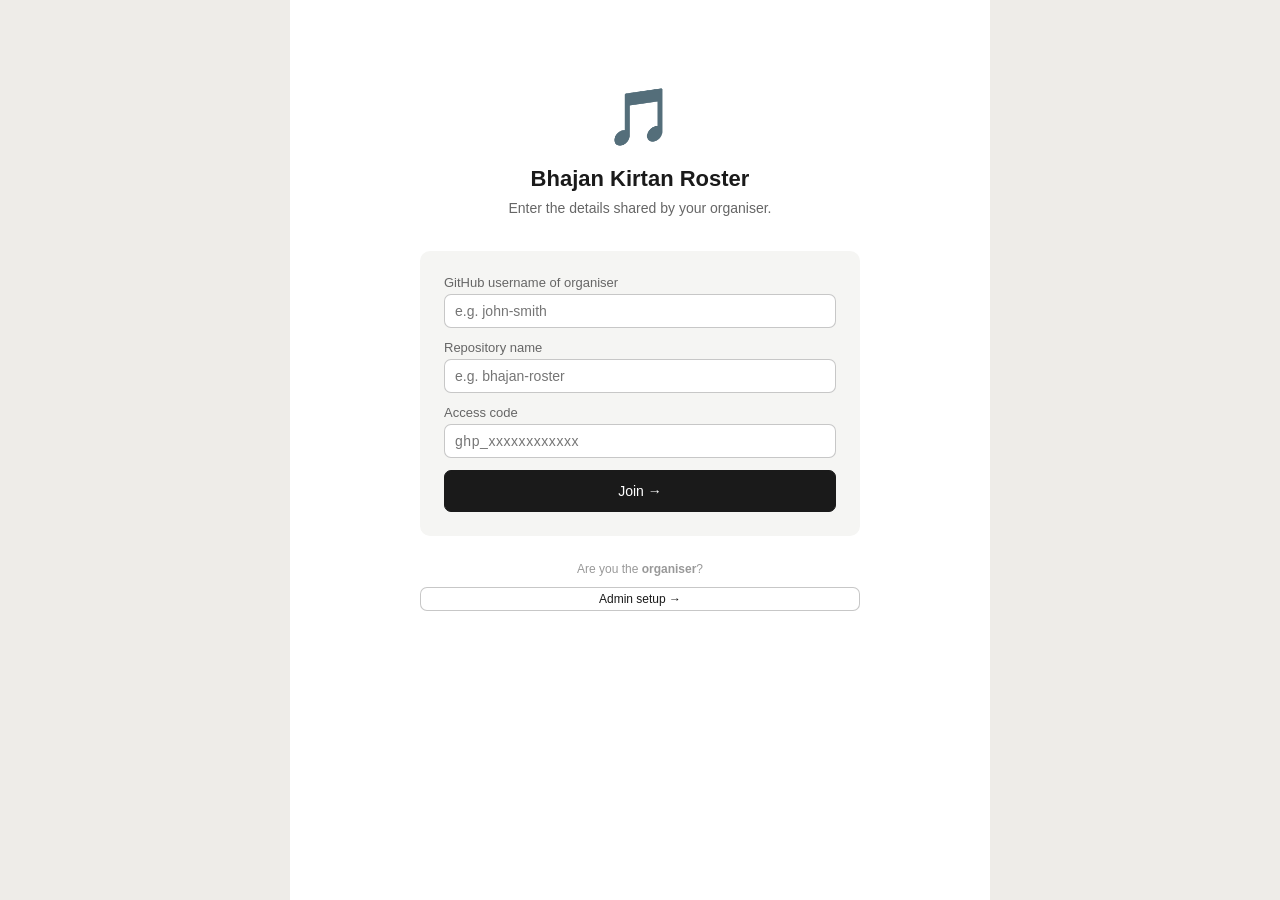
==== commit 42cff947: "Update print statement from 'Hello' to 'Goodbye'" ====
--- a/index.html
+++ b/index.html
@@ -71,7 +71,7 @@
 .btn-danger:hover  { background:var(--red-bg); }
 .btn-success { color:var(--green); border-color:var(--green-bd); }
 .btn-success:hover { background:var(--green-bg); }
-.btn-full { width:100%; justify-content:center; padding:10px; }
+.btn-full { width:100%; justify-content:center; padding:12px; font-size:14px; }
 input[type=text],input[type=date],input[type=password],input[type=url],textarea,select {
   font-size:14px; padding:8px 10px; border:0.5px solid var(--border2); border-radius:var(--radius-sm);
   background:var(--bg); color:var(--text); width:100%; font-family:inherit;
@@ -96,6 +96,11 @@
 .tags-check label { display:inline-flex; align-items:center; font-size:13px; cursor:pointer; padding:5px 10px; border-radius:20px; border:0.5px solid var(--border2); gap:5px; }
 .toast { position:fixed; bottom:20px; left:50%; transform:translateX(-50%); background:var(--text); color:var(--bg); padding:10px 20px; border-radius:20px; font-size:13px; opacity:0; transition:opacity .3s; pointer-events:none; z-index:99; white-space:nowrap; }
 .toast.show { opacity:1; }
+.spinner { display:inline-block; width:12px; height:12px; border:2px solid currentColor; border-top-color:transparent; border-radius:50%; animation:spin .6s linear infinite; }
+@keyframes spin { to { transform:rotate(360deg); } }
+.info-box  { background:var(--blue-bg);  border-radius:var(--radius-sm); padding:10px 14px; font-size:13px; color:var(--blue);  margin-bottom:12px; line-height:1.5; }
+.warn-box  { background:var(--amber-bg); border-radius:var(--radius-sm); padding:10px 14px; font-size:13px; color:var(--amber); margin-bottom:12px; line-height:1.5; }
+.green-box { background:var(--green-bg); border-radius:var(--radius-sm); padding:10px 14px; font-size:13px; color:var(--green); margin-bottom:12px; line-height:1.5; }
 /* Setup */
 .setup-step { background:var(--bg2); border-radius:var(--radius); padding:1rem 1.25rem; margin-bottom:12px; }
 .setup-num   { display:inline-flex; align-items:center; justify-content:center; width:22px; height:22px; border-radius:50%; background:var(--text); color:var(--bg); font-size:12px; font-weight:700; margin-right:8px; flex-shrink:0; }
@@ -103,11 +108,18 @@
 .setup-step p { font-size:13px; color:var(--text2); line-height:1.6; margin-bottom:6px; }
 .setup-step code { font-family:monospace; background:var(--bg3); padding:2px 6px; border-radius:4px; font-size:12px; }
 .setup-step a { color:var(--blue); }
-.info-box  { background:var(--blue-bg);  border-radius:var(--radius-sm); padding:10px 14px; font-size:13px; color:var(--blue);  margin-bottom:12px; line-height:1.5; }
-.warn-box  { background:var(--amber-bg); border-radius:var(--radius-sm); padding:10px 14px; font-size:13px; color:var(--amber); margin-bottom:12px; line-height:1.5; }
-.green-box { background:var(--green-bg); border-radius:var(--radius-sm); padding:10px 14px; font-size:13px; color:var(--green); margin-bottom:12px; line-height:1.5; }
-.spinner { display:inline-block; width:12px; height:12px; border:2px solid currentColor; border-top-color:transparent; border-radius:50%; animation:spin .6s linear infinite; }
-@keyframes spin { to { transform:rotate(360deg); } }
+/* Join screen */
+.join-wrap { max-width:400px; margin:4rem auto 0; text-align:center; }
+.join-logo { font-size:56px; margin-bottom:1rem; }
+.join-title { font-size:22px; font-weight:700; margin-bottom:6px; }
+.join-subtitle { font-size:14px; color:var(--text2); margin-bottom:2rem; line-height:1.5; }
+.join-card { background:var(--bg2); border-radius:var(--radius); padding:1.5rem; text-align:left; margin-bottom:1rem; }
+.join-card .field label { font-size:13px; }
+.join-token-input { font-size:16px; padding:12px 14px; letter-spacing:.04em; }
+.join-help { font-size:12px; color:var(--text3); line-height:1.6; margin-top:1.5rem; }
+.join-divider { display:flex; align-items:center; gap:10px; margin:1.5rem 0; }
+.join-divider span { font-size:12px; color:var(--text3); white-space:nowrap; }
+.join-divider::before,.join-divider::after { content:''; flex:1; height:0.5px; background:var(--border2); }
 /* Programme table */
 .prog-wrap { overflow-x:auto; }
 .prog-table { width:100%; border-collapse:collapse; font-size:13px; }
@@ -115,14 +127,7 @@
 .prog-table td { padding:10px 8px; vertical-align:top; border-bottom:0.5px solid var(--border); }
 .prog-table tr:last-child td { border-bottom:none; }
 .prog-table tbody tr:hover td { background:var(--bg2); }
-.col-num    { width:32px; }
-.col-singer { min-width:120px; }
-.col-bhajan { min-width:130px; }
-.col-links  { min-width:180px; }
-.col-actions{ width:70px; text-align:right; }
-.prog-num   { font-size:13px; font-weight:600; color:var(--text2); }
 .prog-name  { font-weight:500; font-size:14px; }
-.prog-bhajan-text { color:var(--text); font-size:13px; }
 .prog-links-wrap { display:flex; flex-wrap:wrap; gap:5px; align-items:center; }
 .pill { display:inline-flex; align-items:center; gap:4px; font-size:11px; padding:3px 9px; border-radius:20px; text-decoration:none; white-space:nowrap; font-family:inherit; cursor:pointer; }
 .pill-blue  { background:var(--blue-bg);  color:var(--blue);  border:0.5px solid var(--blue-bd); }
@@ -132,23 +137,19 @@
 .lyrics-block { margin-top:8px; font-size:12px; color:var(--text2); white-space:pre-wrap; background:var(--bg2); border-radius:var(--radius-sm); padding:10px 12px; line-height:1.75; max-height:180px; overflow-y:auto; border:0.5px solid var(--border); }
 .sug-card { background:var(--bg); border:0.5px solid var(--border); border-radius:var(--radius); padding:10px 1rem; margin-bottom:8px; display:flex; align-items:flex-start; gap:10px; }
 /* CSV Import */
-.drop-zone { border:2px dashed var(--border2); border-radius:var(--radius); padding:2rem 1rem; text-align:center; cursor:pointer; transition:border-color .2s, background .2s; }
-.drop-zone:hover, .drop-zone.over { border-color:var(--blue); background:var(--blue-bg); }
+.drop-zone { border:2px dashed var(--border2); border-radius:var(--radius); padding:2rem 1rem; text-align:center; cursor:pointer; transition:border-color .2s,background .2s; }
+.drop-zone:hover,.drop-zone.over { border-color:var(--blue); background:var(--blue-bg); }
 .drop-zone input { display:none; }
-.drop-zone-icon { font-size:32px; margin-bottom:8px; }
-.drop-zone-label { font-size:14px; font-weight:500; color:var(--text2); }
-.drop-zone-hint  { font-size:12px; color:var(--text3); margin-top:4px; }
 .map-table { width:100%; border-collapse:collapse; font-size:13px; margin-bottom:1rem; }
 .map-table th { text-align:left; font-size:11px; font-weight:600; color:var(--text2); text-transform:uppercase; letter-spacing:.06em; padding:0 8px 8px; border-bottom:0.5px solid var(--border2); }
 .map-table td { padding:8px 8px; border-bottom:0.5px solid var(--border); vertical-align:middle; }
 .map-table tr:last-child td { border-bottom:none; }
-.map-table select { padding:5px 8px; font-size:13px; }
 .preview-table { width:100%; border-collapse:collapse; font-size:12px; margin-bottom:1rem; max-height:200px; overflow-y:auto; display:block; }
 .preview-table th { text-align:left; font-size:11px; font-weight:600; color:var(--text2); padding:4px 8px; background:var(--bg2); border-bottom:0.5px solid var(--border2); position:sticky; top:0; }
 .preview-table td { padding:5px 8px; border-bottom:0.5px solid var(--border); color:var(--text2); }
-.step-indicator { display:flex; gap:0; margin-bottom:1.5rem; }
+.step-indicator { display:flex; margin-bottom:1.5rem; }
 .step-dot { flex:1; text-align:center; font-size:11px; font-weight:600; padding:6px 4px; border-bottom:2px solid var(--border); color:var(--text3); }
-.step-dot.active { color:var(--blue); border-color:var(--blue); }
+.step-dot.active { color:var(--blue);  border-color:var(--blue); }
 .step-dot.done   { color:var(--green); border-color:var(--green); }
 </style>
 </head>
@@ -215,6 +216,7 @@
 <div class="toast" id="toast"></div>
 
 <script>
+// ── CONSTANTS ─────────────────────────────────────────────────────────────────
 const CFG_KEY  = 'bhajan_gh_config';
 const DATA_KEY = 'bhajan_roster_v3';
 const SAI_BASE = 'https://sairhythms.sathyasai.org/songs?title=';
@@ -226,18 +228,17 @@
   {key:'senior',     label:'Senior',             cls:'tag-senior'},
   {key:'unavailable',label:'Unavailable',        cls:'tag-unavailable'},
 ];
-// App fields that CSV columns can be mapped to
 const APP_FIELDS = [
-  {key:'name',     label:'Singer name',      required:true},
-  {key:'lastSang', label:'Last sang date',   required:false},
-  {key:'notes',    label:'Notes / comments', required:false},
-  {key:'_ignore',  label:'— Ignore this column —', required:false},
+  {key:'name',    label:'Singer name',         required:true},
+  {key:'lastSang',label:'Last sang date',      required:false},
+  {key:'notes',   label:'Notes / comments',    required:false},
+  {key:'_ignore', label:'— Ignore this column —', required:false},
 ];
 
+// ── STATE ─────────────────────────────────────────────────────────────────────
 let cfg=null, state=null, fileSha=null;
 let activeFilter=null, editSingerId=null, editEntryIdx=null;
 let currentTab='roster', syncTimer=null;
-// CSV import state
 let csvHeaders=[], csvRows=[], csvMapping={};
 
 const $   = id => document.getElementById(id);
@@ -248,7 +249,7 @@
 function toast(msg,dur=2500){ const el=$('toast');el.textContent=msg;el.classList.add('show');setTimeout(()=>el.classList.remove('show'),dur); }
 function setSyncStatus(st,label){ const el=$('sync-pill');if(!el)return;el.className='sync-pill '+st;const icon=st==='busy'?'<span class="spinner"></span>':st==='ok'?'☁️':'⚠️';el.innerHTML=`${icon} ${label}`; }
 
-// ── GITHUB ────────────────────────────────────────────────────────────────────
+// ── GITHUB API ────────────────────────────────────────────────────────────────
 async function ghFetch(path,method='GET',body=null){
   const res=await fetch('https://api.github.com'+path,{method,headers:{'Authorization':'token '+cfg.token,'Accept':'application/vnd.github.v3+json','Content-Type':'application/json'},...(body?{body:JSON.stringify(body)}:{})});
   if(!res.ok){const e=await res.json().catch(()=>({}));throw new Error(e.message||res.statusText);}
@@ -279,45 +280,153 @@
   }catch(e){setSyncStatus('err','Save failed');toast('⚠️ '+e.message,4000);return false;}
 }
 function scheduleSave(msg){clearTimeout(syncTimer);setSyncStatus('busy','Saving…');syncTimer=setTimeout(()=>saveToGitHub(msg||'Update roster'),1500);}
-
 function saveLocal(){try{localStorage.setItem(DATA_KEY,JSON.stringify({state,fileSha}));}catch(e){}}
 function loadLocal(){try{const r=localStorage.getItem(DATA_KEY);if(r){const p=JSON.parse(r);state=p.state;fileSha=p.fileSha;return true;}}catch(e){}return false;}
 function loadCfg(){try{const r=localStorage.getItem(CFG_KEY);return r?JSON.parse(r):null;}catch(e){return null;}}
 function saveCfg(c){try{localStorage.setItem(CFG_KEY,JSON.stringify(c));}catch(e){}}
-function defaultState(){ return{singers:[],session:{date:new Date().toISOString().split('T')[0],entries:[]},groupName:'Bhajan Kirtan Group',nextId:1}; }
-
-// ── SETUP ─────────────────────────────────────────────────────────────────────
+function defaultState(){return{singers:[],session:{date:new Date().toISOString().split('T')[0],entries:[]},groupName:'Bhajan Kirtan Group',nextId:1};}
+
+// ── JOIN SCREEN (for committee members) ───────────────────────────────────────
+function renderJoin(errMsg){
+  $('shell').innerHTML=`
+    <div class="join-wrap">
+      <div class="join-logo">🎵</div>
+      <div class="join-title">Bhajan Kirtan Roster</div>
+      <div class="join-subtitle">Enter the access code shared with you by your committee organiser to get started.</div>
+
+      ${errMsg?`<div class="warn-box" style="text-align:left;">⚠️ ${esc(errMsg)}</div>`:''}
+
+      <div class="join-card">
+        <div class="field">
+          <label>Access code</label>
+          <input class="join-token-input" type="password" id="join-token" placeholder="Paste your access code here" />
+          <div class="hint" style="margin-top:6px;">This was shared with you privately via WhatsApp or message. It looks like: <code>ghp_xxxxxxxxxxxx</code></div>
+        </div>
+        <button class="btn btn-primary btn-full" onclick="joinWithToken()" id="join-btn">Join →</button>
+      </div>
+
+      <div class="join-help">
+        🔒 Your access code is stored only on this device and is never shared with anyone.<br><br>
+        Are you the <strong>organiser</strong> setting this up for the first time?
+        <button class="btn btn-sm" style="margin-top:8px;width:100%;justify-content:center;" onclick="renderSetup()">Admin setup →</button>
+      </div>
+    </div>
+  `;
+  // Allow pressing Enter to submit
+  setTimeout(()=>{ const el=$('join-token'); if(el) el.addEventListener('keydown',e=>{if(e.key==='Enter')joinWithToken();}); },0);
+}
+
+async function joinWithToken(){
+  const token=($('join-token').value||'').trim();
+  if(!token){toast('Please paste your access code first');return;}
+  const btn=$('join-btn');btn.innerHTML='<span class="spinner"></span> Checking…';btn.disabled=true;
+
+  // We need the repo details — they are baked into the app by the admin.
+  // If REPO_OWNER and REPO_NAME are set (replaced at deploy time), use them.
+  // Otherwise ask the user (fallback for local testing).
+  const owner = window.BHAJAN_OWNER || null;
+  const repo  = window.BHAJAN_REPO  || null;
+  const filePath = window.BHAJAN_FILE || 'roster-data.json';
+
+  if(!owner||!repo){
+    // Fallback: show mini form asking for repo details
+    btn.innerHTML='Join →';btn.disabled=false;
+    renderJoinFull(errMsg='');
+    return;
+  }
+
+  cfg={owner,repo,token,filePath};
+  try{
+    await ghFetch(`/repos/${owner}/${repo}`);
+    saveCfg(cfg);state=defaultState();await loadFromGitHub();renderApp();
+  }catch(e){
+    btn.innerHTML='Join →';btn.disabled=false;
+    renderJoin('Invalid access code. Please check and try again.');
+  }
+}
+
+// Fallback join form that also asks for repo details (used when not yet deployed / OWNER not set)
+function renderJoinFull(errMsg){
+  $('shell').innerHTML=`
+    <div class="join-wrap" style="max-width:440px;">
+      <div class="join-logo">🎵</div>
+      <div class="join-title">Bhajan Kirtan Roster</div>
+      <div class="join-subtitle">Enter the details shared by your organiser.</div>
+      ${errMsg?`<div class="warn-box" style="text-align:left;">⚠️ ${esc(errMsg)}</div>`:''}
+      <div class="join-card">
+        <div class="field"><label>GitHub username of organiser</label><input type="text" id="jf-owner" placeholder="e.g. john-smith" /></div>
+        <div class="field"><label>Repository name</label><input type="text" id="jf-repo" placeholder="e.g. bhajan-roster" /></div>
+        <div class="field">
+          <label>Access code</label>
+          <input class="join-token-input" type="password" id="jf-token" placeholder="ghp_xxxxxxxxxxxx" />
+        </div>
+        <button class="btn btn-primary btn-full" onclick="joinFull()" id="jf-btn">Join →</button>
+      </div>
+      <div class="join-help">
+        Are you the <strong>organiser</strong>?
+        <button class="btn btn-sm" style="margin-top:8px;width:100%;justify-content:center;" onclick="renderSetup()">Admin setup →</button>
+      </div>
+    </div>
+  `;
+}
+async function joinFull(){
+  const owner=($('jf-owner').value||'').trim(),repo=($('jf-repo').value||'').trim(),token=($('jf-token').value||'').trim();
+  const filePath='roster-data.json';
+  if(!owner||!repo||!token){toast('Please fill in all fields');return;}
+  const btn=$('jf-btn');btn.innerHTML='<span class="spinner"></span> Checking…';btn.disabled=true;
+  cfg={owner,repo,token,filePath};
+  try{
+    await ghFetch(`/repos/${owner}/${repo}`);
+    saveCfg(cfg);state=defaultState();await loadFromGitHub();renderApp();
+  }catch(e){
+    btn.innerHTML='Join →';btn.disabled=false;
+    renderJoinFull('Could not connect: '+e.message+'. Check the details and try again.');
+  }
+}
+
+// ── ADMIN SETUP SCREEN ────────────────────────────────────────────────────────
 function renderSetup(errMsg){
   $('shell').innerHTML=`
-    <h1>🎵 Bhajan Kirtan Roster</h1>
-    <p class="subtitle" style="margin-bottom:1.5rem;">One-time GitHub setup</p>
+    <div style="display:flex;align-items:center;gap:10px;margin-bottom:1.5rem;">
+      <button class="btn btn-sm" onclick="renderJoin('')">← Back</button>
+      <div><h1>🎵 Admin setup</h1><div class="subtitle">One-time setup for the organiser</div></div>
+    </div>
     ${errMsg?`<div class="warn-box">⚠️ ${esc(errMsg)}</div>`:''}
-    <div class="info-box">ℹ️ Your data is stored as a JSON file in your GitHub repository. Every save is version-controlled — full history of all changes.</div>
+    <div class="info-box">ℹ️ Complete this once. After setup, share the app URL and your access token with committee members — they just paste the token to join.</div>
+
     <div class="setup-step">
       <div class="setup-title"><span class="setup-num">1</span>Create a GitHub repository</div>
       <p>Go to <a href="https://github.com/new" target="_blank">github.com/new</a>. Name it <code>bhajan-roster</code>. Set it to <strong>Public</strong>. Tick <em>"Add a README file"</em> then click Create.</p>
     </div>
     <div class="setup-step">
       <div class="setup-title"><span class="setup-num">2</span>Enable GitHub Pages</div>
-      <p>In the repo go to <strong>Settings → Pages</strong>. Under Source select <strong>Deploy from a branch</strong>, choose <strong>main</strong> and <strong>/ (root)</strong>. Click Save. Your URL will be <code>https://YOUR-USERNAME.github.io/bhajan-roster/</code></p>
+      <p>In the repo go to <strong>Settings → Pages</strong>. Under Source select <strong>Deploy from a branch</strong>, choose <strong>main</strong> and <strong>/ (root)</strong>. Click Save.</p>
+      <p>Your app URL will be: <code>https://YOUR-USERNAME.github.io/bhajan-roster/</code></p>
     </div>
     <div class="setup-step">
       <div class="setup-title"><span class="setup-num">3</span>Upload this HTML file</div>
-      <p>In the repo click <strong>Add file → Upload files</strong>. Upload this file renamed as <code>index.html</code>.</p>
+      <p>In the repo click <strong>Add file → Upload files</strong>. Upload this file <strong>renamed as <code>index.html</code></strong>.</p>
     </div>
     <div class="setup-step">
       <div class="setup-title"><span class="setup-num">4</span>Create a Personal Access Token</div>
-      <p>Go to <a href="https://github.com/settings/tokens/new" target="_blank">github.com/settings/tokens/new</a>. Name it <code>bhajan-roster</code>. Set expiry to <strong>No expiration</strong>. Tick <strong>repo</strong> scope. Click Generate and <strong>copy the token immediately</strong>.</p>
-    </div>
+      <p>Go to <a href="https://github.com/settings/tokens/new" target="_blank">github.com/settings/tokens/new</a>. Name it <code>bhajan-roster</code>. Set expiry to <strong>No expiration</strong>. Tick the <strong>repo</strong> checkbox. Click Generate and <strong>copy the token immediately</strong>.</p>
+    </div>
+    <div class="setup-step">
+      <div class="setup-title"><span class="setup-num">5</span>Share with committee members</div>
+      <p>Send your committee members:</p>
+      <p>1. The app URL: <code>https://YOUR-USERNAME.github.io/bhajan-roster/</code></p>
+      <p>2. The access token (privately via WhatsApp). They paste it once and they're in.</p>
+    </div>
+
     <div class="card" style="margin-bottom:1rem;">
-      <div style="font-size:16px;font-weight:600;margin-bottom:1rem;">Enter your details</div>
+      <div style="font-size:16px;font-weight:600;margin-bottom:1rem;">Connect your GitHub repository</div>
       <div class="field"><label>GitHub username</label><input type="text" id="cfg-owner" placeholder="e.g. john-smith" /></div>
       <div class="field"><label>Repository name</label><input type="text" id="cfg-repo" placeholder="e.g. bhajan-roster" /></div>
       <div class="field"><label>Personal Access Token</label><input type="password" id="cfg-token" placeholder="ghp_xxxxxxxxxxxx" /></div>
       <div class="field"><label>Data filename</label><input type="text" id="cfg-path" value="roster-data.json" /></div>
-      <button class="btn btn-primary btn-full" onclick="connectGH()" id="connect-btn">Connect to GitHub →</button>
-    </div>
-    <p style="font-size:12px;color:var(--text3);text-align:center;line-height:1.5;">Your token is stored only in your browser's local storage and sent exclusively to the GitHub API over HTTPS.</p>
+      <button class="btn btn-primary btn-full" onclick="connectGH()" id="connect-btn">Connect &amp; continue →</button>
+    </div>
+    <p style="font-size:12px;color:var(--text3);text-align:center;line-height:1.5;">Your token is stored only in your browser's local storage and is sent exclusively to the GitHub API over HTTPS.</p>
   `;
 }
 async function connectGH(){
@@ -325,11 +434,13 @@
   if(!owner||!repo||!token){toast('Please fill in all fields');return;}
   const btn=$('connect-btn');btn.innerHTML='<span class="spinner"></span> Connecting…';btn.disabled=true;
   cfg={owner,repo,token,filePath};
-  try{await ghFetch(`/repos/${owner}/${repo}`);saveCfg(cfg);state=defaultState();await loadFromGitHub();renderApp();}
-  catch(e){btn.innerHTML='Connect to GitHub →';btn.disabled=false;renderSetup('Could not connect: '+e.message);}
-}
-
-// ── APP SHELL ─────────────────────────────────────────────────────────────────
+  try{
+    await ghFetch(`/repos/${owner}/${repo}`);
+    saveCfg(cfg);state=defaultState();await loadFromGitHub();renderApp();
+  }catch(e){btn.innerHTML='Connect &amp; continue →';btn.disabled=false;renderSetup('Could not connect: '+e.message);}
+}
+
+// ── MAIN APP ──────────────────────────────────────────────────────────────────
 function renderApp(){
   $('shell').innerHTML=`
     <div class="top-bar">
@@ -344,7 +455,6 @@
       <button class="tab" onclick="showTab('session',this)">📅 Session</button>
       <button class="tab" onclick="showTab('whatsapp',this)">💬 WhatsApp</button>
     </div>
-    <!-- ROSTER -->
     <div id="tab-roster" class="section active">
       <div class="stat-grid" id="stats"></div>
       <div class="sec-hdr">
@@ -357,7 +467,6 @@
       <div class="filter-row" id="filter-row"></div>
       <div id="singer-list"></div>
     </div>
-    <!-- SESSION -->
     <div id="tab-session" class="section">
       <div class="card" style="margin-bottom:1rem;">
         <div class="sec-title" style="margin-bottom:8px;">Session date</div>
@@ -377,7 +486,6 @@
         <button class="btn btn-danger"  onclick="clearSession()">✕ Clear session</button>
       </div>
     </div>
-    <!-- WHATSAPP -->
     <div id="tab-whatsapp" class="section">
       <div class="sec-title">Message preview</div>
       <div class="wa-box" id="wa-preview"></div>
@@ -407,7 +515,7 @@
 async function manualSync(){
   await loadFromGitHub();
   if(currentTab==='roster')renderRoster();if(currentTab==='session')renderSession();if(currentTab==='whatsapp')refreshWA();
-  toast('Synced with GitHub ✓');
+  toast('Synced ✓');
 }
 function showSettings(){
   const m=document.createElement('div');m.className='modal-bg open';m.id='settings-modal';
@@ -415,16 +523,23 @@
     <div class="modal-title">⚙️ Settings</div>
     <div class="info-box">Connected: <strong>${esc(cfg.owner)}/${esc(cfg.repo)}</strong><br>Data file: <strong>${esc(cfg.filePath)}</strong></div>
     <div class="field"><label>Group name</label><input type="text" id="s-group" value="${esc(state.groupName||'')}" /></div>
+    <div class="field"><label>Share with committee members</label>
+      <div class="info-box" style="margin-bottom:0;word-break:break-all;">
+        <strong>App URL:</strong> ${esc(window.location.href.split('?')[0])}<br><br>
+        <strong>Access code:</strong> ${esc(cfg.token)}<br><br>
+        <span style="font-size:11px;">Send both to committee members privately via WhatsApp. They paste the access code once on their device.</span>
+      </div>
+    </div>
     <div class="field"><label>Export data</label><button class="btn btn-full" onclick="exportJSON()">⬇ Download roster-data.json</button></div>
     <div class="divider"></div>
-    <button class="btn btn-danger btn-full" onclick="disconnect()">Disconnect &amp; reconfigure</button>
+    <button class="btn btn-danger btn-full" onclick="disconnect()">Disconnect (sign out of this device)</button>
     <div style="display:flex;justify-content:flex-end;margin-top:1rem;"><button class="btn btn-primary" onclick="closeSettings()">Done</button></div>
   </div>`;
   document.body.appendChild(m);m.addEventListener('click',e=>{if(e.target===m)closeSettings();});
 }
 function closeSettings(){const m=$('settings-modal');if(!m)return;const g=$('s-group');if(g){state.groupName=g.value.trim();scheduleSave('Update group name');}m.remove();}
 function exportJSON(){const b=new Blob([JSON.stringify(state,null,2)],{type:'application/json'});const a=document.createElement('a');a.href=URL.createObjectURL(b);a.download='roster-data.json';a.click();}
-function disconnect(){if(!confirm('Disconnect? Data stays safe in GitHub.'))return;localStorage.removeItem(CFG_KEY);localStorage.removeItem(DATA_KEY);location.reload();}
+function disconnect(){if(!confirm('Sign out of this device? Your data stays safe in GitHub.'))return;localStorage.removeItem(CFG_KEY);localStorage.removeItem(DATA_KEY);location.reload();}
 
 // ── ROSTER ────────────────────────────────────────────────────────────────────
 function tagHtml(tags,small=false){
@@ -452,8 +567,7 @@
   const list=$('singer-list');if(!list)return;
   if(!singers.length){list.innerHTML='<div class="empty">No singers yet. Add one or import from CSV.</div>';return;}
   list.innerHTML=singers.map(s=>{
-    const days=daysSince(s.lastSang);
-    const isUnavail=s.tags&&s.tags.includes('unavailable');
+    const days=daysSince(s.lastSang);const isUnavail=s.tags&&s.tags.includes('unavailable');
     const badge=isUnavail?'<span class="badge" style="background:var(--red-bg);color:var(--red);">Unavailable</span>':
       !s.lastSang?'<span class="badge badge-new">New</span>':
       days>=60?`<span class="badge badge-overdue">Due — ${days}d ago</span>`:
@@ -497,170 +611,115 @@
 }
 
 // ── CSV IMPORT ────────────────────────────────────────────────────────────────
-function openImport(){
-  csvHeaders=[];csvRows=[];csvMapping={};
-  renderImportStep1();
-  $('import-modal').classList.add('open');
-}
+function openImport(){csvHeaders=[];csvRows=[];csvMapping={};renderImportStep1();$('import-modal').classList.add('open');}
 function closeImport(){$('import-modal').classList.remove('open');}
-
 function renderImportStep1(){
   $('import-modal-inner').innerHTML=`
-    <div class="modal-title">⬆ Import singers from CSV</div>
+    <div class="modal-title">⬆ Import from CSV</div>
     <div class="step-indicator">
-      <div class="step-dot active">1 Upload</div>
-      <div class="step-dot">2 Map columns</div>
-      <div class="step-dot">3 Preview &amp; import</div>
-    </div>
-    <div class="info-box">
-      <strong>How to export from Excel / Google Sheets:</strong><br>
-      In Excel: <em>File → Save As → CSV (Comma delimited)</em><br>
-      In Google Sheets: <em>File → Download → Comma-separated values (.csv)</em>
-    </div>
+      <div class="step-dot active">1 Upload</div><div class="step-dot">2 Map columns</div><div class="step-dot">3 Preview &amp; import</div>
+    </div>
+    <div class="info-box"><strong>How to export from your spreadsheet:</strong><br>
+    Google Sheets: <em>File → Download → Comma-separated values (.csv)</em><br>
+    Excel: <em>File → Save As → CSV (Comma delimited)</em></div>
     <div class="drop-zone" id="drop-zone" onclick="$('csv-file-input').click()" ondragover="handleDragOver(event)" ondragleave="handleDragLeave(event)" ondrop="handleDrop(event)">
       <input type="file" id="csv-file-input" accept=".csv,.txt" onchange="handleFileSelect(event)" />
-      <div class="drop-zone-icon">📂</div>
-      <div class="drop-zone-label">Click to choose your CSV file</div>
-      <div class="drop-zone-hint">or drag and drop it here</div>
+      <div style="font-size:32px;margin-bottom:8px;">📂</div>
+      <div style="font-size:14px;font-weight:500;color:var(--text2);">Click to choose your CSV file</div>
+      <div style="font-size:12px;color:var(--text3);margin-top:4px;">or drag and drop it here</div>
     </div>
     <div style="display:flex;gap:8px;justify-content:flex-end;margin-top:1rem;">
       <button class="btn" onclick="closeImport()">Cancel</button>
     </div>
   `;
 }
-
 function handleDragOver(e){e.preventDefault();$('drop-zone').classList.add('over');}
-function handleDragLeave(e){$('drop-zone').classList.remove('over');}
+function handleDragLeave(){$('drop-zone').classList.remove('over');}
 function handleDrop(e){e.preventDefault();$('drop-zone').classList.remove('over');const f=e.dataTransfer.files[0];if(f)readCSVFile(f);}
 function handleFileSelect(e){const f=e.target.files[0];if(f)readCSVFile(f);}
-
 function readCSVFile(file){
   const reader=new FileReader();
   reader.onload=e=>{
     try{
-      const text=e.target.result;
-      const parsed=parseCSV(text);
-      if(parsed.length<2){toast('CSV appears empty or has only headers');return;}
-      csvHeaders=parsed[0];
-      csvRows=parsed.slice(1).filter(r=>r.some(c=>c.trim())); // skip blank rows
-      autoMapColumns();
-      renderImportStep2();
+      const parsed=parseCSV(e.target.result);
+      if(parsed.length<2){toast('CSV appears empty');return;}
+      csvHeaders=parsed[0];csvRows=parsed.slice(1).filter(r=>r.some(c=>c.trim()));
+      autoMapColumns();renderImportStep2();
     }catch(err){toast('Could not read CSV: '+err.message);}
   };
   reader.readAsText(file);
 }
-
-// Simple but robust CSV parser (handles quoted fields with commas/newlines)
 function parseCSV(text){
   const rows=[];let row=[],field='',inQuote=false;
   for(let i=0;i<text.length;i++){
     const ch=text[i],next=text[i+1];
-    if(inQuote){
-      if(ch==='"'&&next==='"'){field+='"';i++;}
-      else if(ch==='"'){inQuote=false;}
-      else{field+=ch;}
-    } else {
-      if(ch==='"'){inQuote=true;}
-      else if(ch===','){row.push(field.trim());field='';}
-      else if(ch==='\r'&&next==='\n'){row.push(field.trim());rows.push(row);row=[];field='';i++;}
-      else if(ch==='\n'||ch==='\r'){row.push(field.trim());rows.push(row);row=[];field='';}
-      else{field+=ch;}
-    }
+    if(inQuote){if(ch==='"'&&next==='"'){field+='"';i++;}else if(ch==='"'){inQuote=false;}else{field+=ch;}}
+    else{if(ch==='"'){inQuote=true;}else if(ch===','){row.push(field.trim());field='';}
+    else if(ch==='\r'&&next==='\n'){row.push(field.trim());rows.push(row);row=[];field='';i++;}
+    else if(ch==='\n'||ch==='\r'){row.push(field.trim());rows.push(row);row=[];field='';}
+    else{field+=ch;}}
   }
-  if(field||row.length)row.push(field.trim());
-  if(row.length)rows.push(row);
-  return rows;
-}
-
-// Auto-guess column mappings by header name
+  if(field||row.length)row.push(field.trim());if(row.length)rows.push(row);return rows;
+}
 function autoMapColumns(){
   csvMapping={};
   csvHeaders.forEach((h,i)=>{
     const l=h.toLowerCase().replace(/[^a-z0-9]/g,' ').trim();
-    if(l.includes('name')&&!l.includes('bhajan'))   csvMapping[i]='name';
-    else if(l.includes('last')||l.includes('date')||l.includes('sang')) csvMapping[i]='lastSang';
-    else if(l.includes('note')||l.includes('comment')||l.includes('remark')) csvMapping[i]='notes';
+    if(l.includes('name')&&!l.includes('bhajan'))csvMapping[i]='name';
+    else if(l.includes('last')||l.includes('date')||l.includes('sang'))csvMapping[i]='lastSang';
+    else if(l.includes('note')||l.includes('comment')||l.includes('remark'))csvMapping[i]='notes';
     else csvMapping[i]='_ignore';
   });
-  // make sure 'name' is mapped — if not, map first column
-  if(!Object.values(csvMapping).includes('name')&&csvHeaders.length>0) csvMapping[0]='name';
-}
-
+  if(!Object.values(csvMapping).includes('name')&&csvHeaders.length>0)csvMapping[0]='name';
+}
 function renderImportStep2(){
-  const previewRows=csvRows.slice(0,4);
+  const previewRows=csvRows.slice(0,3);
   $('import-modal-inner').innerHTML=`
-    <div class="modal-title">⬆ Import singers from CSV</div>
+    <div class="modal-title">⬆ Import from CSV</div>
     <div class="step-indicator">
-      <div class="step-dot done">1 Upload</div>
-      <div class="step-dot active">2 Map columns</div>
-      <div class="step-dot">3 Preview &amp; import</div>
-    </div>
-    <p style="font-size:13px;color:var(--text2);margin-bottom:1rem;">Found <strong>${csvHeaders.length} columns</strong> and <strong>${csvRows.length} rows</strong>. Tell the app what each column contains:</p>
+      <div class="step-dot done">1 Upload</div><div class="step-dot active">2 Map columns</div><div class="step-dot">3 Preview &amp; import</div>
+    </div>
+    <p style="font-size:13px;color:var(--text2);margin-bottom:1rem;">Found <strong>${csvHeaders.length} columns</strong> and <strong>${csvRows.length} rows</strong>. Check the mappings below:</p>
     <table class="map-table">
       <thead><tr><th>Your column</th><th>Sample data</th><th>Maps to</th></tr></thead>
       <tbody>
-        ${csvHeaders.map((h,i)=>`
-          <tr>
-            <td><strong>${esc(h)}</strong></td>
-            <td style="color:var(--text2);font-size:12px;">${esc(previewRows.map(r=>r[i]||'').filter(Boolean).slice(0,2).join(', '))}</td>
-            <td>
-              <select onchange="csvMapping[${i}]=this.value">
-                ${APP_FIELDS.map(f=>`<option value="${f.key}" ${csvMapping[i]===f.key?'selected':''}>${f.label}${f.required?' *':''}</option>`).join('')}
-              </select>
-            </td>
-          </tr>
-        `).join('')}
+        ${csvHeaders.map((h,i)=>`<tr>
+          <td><strong>${esc(h)}</strong></td>
+          <td style="color:var(--text2);font-size:12px;">${esc(previewRows.map(r=>r[i]||'').filter(Boolean).slice(0,2).join(', '))}</td>
+          <td><select onchange="csvMapping[${i}]=this.value">${APP_FIELDS.map(f=>`<option value="${f.key}" ${csvMapping[i]===f.key?'selected':''}>${f.label}</option>`).join('')}</select></td>
+        </tr>`).join('')}
       </tbody>
     </table>
-    <div class="warn-box" style="margin-bottom:0;">⚠️ Make sure <strong>Singer name</strong> is mapped to at least one column. Other columns are optional.</div>
     <div style="display:flex;gap:8px;justify-content:flex-end;margin-top:1rem;">
       <button class="btn" onclick="renderImportStep1()">← Back</button>
       <button class="btn btn-primary" onclick="renderImportStep3()">Preview →</button>
     </div>
   `;
 }
-
 function renderImportStep3(){
-  // Validate: name column must be mapped
   const nameIdx=Object.entries(csvMapping).find(([_,v])=>v==='name')?.[0];
   if(nameIdx===undefined){toast('Please map a column to "Singer name"');return;}
-
-  // Parse rows into singer objects
   const imported=[];
-  const skipped=[];
-  csvRows.forEach((row,ri)=>{
+  csvRows.forEach(row=>{
     const obj={name:'',lastSang:null,notes:'',tags:[]};
     Object.entries(csvMapping).forEach(([i,field])=>{
-      if(field==='_ignore')return;
-      const val=(row[i]||'').trim();
-      if(!val)return;
-      if(field==='name')obj.name=val;
-      else if(field==='lastSang')obj.lastSang=parseFlexDate(val);
-      else if(field==='notes')obj.notes=val;
+      if(field==='_ignore')return;const val=(row[i]||'').trim();if(!val)return;
+      if(field==='name')obj.name=val;else if(field==='lastSang')obj.lastSang=parseFlexDate(val);else if(field==='notes')obj.notes=val;
     });
-    if(obj.name) imported.push(obj);
-    else skipped.push(ri+2); // row number (1-indexed + header)
+    if(obj.name)imported.push(obj);
   });
-
   $('import-modal-inner').innerHTML=`
-    <div class="modal-title">⬆ Import singers from CSV</div>
+    <div class="modal-title">⬆ Import from CSV</div>
     <div class="step-indicator">
-      <div class="step-dot done">1 Upload</div>
-      <div class="step-dot done">2 Map columns</div>
-      <div class="step-dot active">3 Preview &amp; import</div>
-    </div>
-    ${imported.length===0?`<div class="warn-box">No valid rows found. Please go back and check your column mapping.</div>`:`
-    <div class="green-box">✓ Ready to import <strong>${imported.length} singers</strong>${skipped.length?` (${skipped.length} rows skipped — no name)`:''}</div>
-    <p style="font-size:13px;color:var(--text2);margin-bottom:10px;">Preview (first 5):</p>
+      <div class="step-dot done">1 Upload</div><div class="step-dot done">2 Map columns</div><div class="step-dot active">3 Preview &amp; import</div>
+    </div>
+    ${imported.length===0?`<div class="warn-box">No valid rows found. Go back and check your column mapping.</div>`:`
+    <div class="green-box">✓ Ready to import <strong>${imported.length} singers</strong></div>
     <div style="overflow-x:auto;margin-bottom:1rem;">
       <table class="preview-table">
         <thead><tr><th>Name</th><th>Last sang</th><th>Notes</th></tr></thead>
         <tbody>
-          ${imported.slice(0,5).map(s=>`<tr>
-            <td>${esc(s.name)}</td>
-            <td>${s.lastSang?fmtDate(s.lastSang):'—'}</td>
-            <td>${esc(s.notes||'—')}</td>
-          </tr>`).join('')}
+          ${imported.slice(0,5).map(s=>`<tr><td>${esc(s.name)}</td><td>${s.lastSang?fmtDate(s.lastSang):'—'}</td><td>${esc(s.notes||'—')}</td></tr>`).join('')}
           ${imported.length>5?`<tr><td colspan="3" style="color:var(--text3);font-style:italic;">… and ${imported.length-5} more</td></tr>`:''}
         </tbody>
       </table>
@@ -675,46 +734,27 @@
     `}
     <div style="display:flex;gap:8px;justify-content:flex-end;margin-top:1rem;">
       <button class="btn" onclick="renderImportStep2()">← Back</button>
-      ${imported.length>0?`<button class="btn btn-primary" onclick="doImport(${JSON.stringify(imported).replace(/"/g,'&quot;')})">⬆ Import ${imported.length} singers</button>`:''}
+      ${imported.length>0?`<button class="btn btn-primary" onclick='doImport(${JSON.stringify(imported)})'>⬆ Import ${imported.length} singers</button>`:''}
     </div>
   `;
 }
-
 function doImport(imported){
-  const mode=$('import-mode').value;
-  if(mode==='replace'){
-    if(!confirm(`This will DELETE all ${state.singers.length} existing singers and replace with the ${imported.length} imported ones. Are you sure?`))return;
-    state.singers=[];state.nextId=1;
-  }
+  const mode=($('import-mode')||{}).value||'merge';
+  if(mode==='replace'){if(!confirm(`Delete all ${state.singers.length} existing singers and replace? Are you sure?`))return;state.singers=[];state.nextId=1;}
   let added=0,skipped=0;
   imported.forEach(imp=>{
-    // skip if name already exists (case-insensitive) in merge mode
     if(mode==='merge'&&state.singers.some(s=>s.name.toLowerCase()===imp.name.toLowerCase())){skipped++;return;}
-    state.singers.push({id:state.nextId++,name:imp.name,lastSang:imp.lastSang,tags:imp.tags||[],notes:imp.notes||''});
-    added++;
+    state.singers.push({id:state.nextId++,name:imp.name,lastSang:imp.lastSang,tags:[],notes:imp.notes||''});added++;
   });
-  saveToGitHub(`Import ${added} singers from CSV`);
-  closeImport();renderRoster();
+  saveToGitHub(`Import ${added} singers from CSV`);closeImport();renderRoster();
   toast(`✓ Imported ${added} singers${skipped?`, skipped ${skipped} duplicates`:''}`);
 }
-
-// Flexible date parser — handles dd/mm/yyyy, mm/dd/yyyy, dd-mm-yyyy, yyyy-mm-dd, "15 Jan 2024", etc.
 function parseFlexDate(str){
-  if(!str||!str.trim())return null;
-  const s=str.trim();
-  // Already ISO
+  if(!str||!str.trim())return null;const s=str.trim();
   if(/^\d{4}-\d{2}-\d{2}$/.test(s))return s;
-  // dd/mm/yyyy or d/m/yyyy (Australian / common format)
   const dmy=/^(\d{1,2})[\/\-\.](\d{1,2})[\/\-\.](\d{4})$/.exec(s);
-  if(dmy){
-    const[,d,m,y]=dmy;
-    const date=new Date(`${y}-${m.padStart(2,'0')}-${d.padStart(2,'0')}`);
-    if(!isNaN(date))return date.toISOString().split('T')[0];
-  }
-  // Try native Date parse as fallback
-  const parsed=new Date(s);
-  if(!isNaN(parsed))return parsed.toISOString().split('T')[0];
-  return null;
+  if(dmy){const[,d,m,y]=dmy;const date=new Date(`${y}-${m.padStart(2,'0')}-${d.padStart(2,'0')}`);if(!isNaN(date))return date.toISOString().split('T')[0];}
+  const parsed=new Date(s);if(!isNaN(parsed))return parsed.toISOString().split('T')[0];return null;
 }
 
 // ── SESSION ───────────────────────────────────────────────────────────────────
@@ -745,54 +785,38 @@
   const entries=state.session.entries;
   if(!entries.length){wrap.innerHTML='<div class="empty">No singers added to this session yet.</div>';return;}
   wrap.innerHTML=`<div class="prog-wrap"><table class="prog-table">
-    <thead><tr>
-      <th class="col-num">#</th><th class="col-singer">Singer</th><th class="col-bhajan">Bhajan</th>
-      <th class="col-links">Links &amp; Lyrics</th><th class="col-actions"></th>
-    </tr></thead>
+    <thead><tr><th style="width:32px;">#</th><th style="min-width:120px;">Singer</th><th style="min-width:130px;">Bhajan</th><th style="min-width:180px;">Links &amp; Lyrics</th><th style="width:70px;text-align:right;"></th></tr></thead>
     <tbody>
     ${entries.map((e,i)=>{
       const s=state.singers.find(x=>x.id===e.singerId);
-      const saiPill=e.link
-        ?`<a href="${esc(e.link)}" target="_blank" class="pill pill-blue">🎵 Sai Rhythms ↗</a>`
-        :`<a href="${SAI_BASE+encodeURIComponent(e.bhajan||'')}" target="_blank" class="pill pill-blue" style="opacity:.65;">🔍 Search Sai Rhythms</a>`;
-      const lyrPill=e.lyrics
-        ?`<button class="pill pill-green" onclick="toggleLyrics(${i})" id="lbtn-${i}">📄 Show lyrics</button>`
-        :`<button class="pill pill-amber" onclick="openBhajanModal(${i})" id="lbtn-${i}">+ Add lyrics</button>`;
+      const saiPill=e.link?`<a href="${esc(e.link)}" target="_blank" class="pill pill-blue">🎵 Sai Rhythms ↗</a>`:`<a href="${SAI_BASE+encodeURIComponent(e.bhajan||'')}" target="_blank" class="pill pill-blue" style="opacity:.65;">🔍 Search Sai Rhythms</a>`;
+      const lyrPill=e.lyrics?`<button class="pill pill-green" onclick="toggleLyrics(${i})" id="lbtn-${i}">📄 Show lyrics</button>`:`<button class="pill pill-amber" onclick="openBhajanModal(${i})" id="lbtn-${i}">+ Add lyrics</button>`;
       const lyrBlock=e.lyrics?`<div class="lyrics-block" id="lyrics-${i}" style="display:none;">${esc(e.lyrics)}</div>`:`<div id="lyrics-${i}"></div>`;
       return`<tr>
-        <td class="col-num"><span class="prog-num">${i+1}</span></td>
-        <td class="col-singer">
-          <div class="prog-name">${esc(e.singerName)}</div>
-          ${s?`<div class="tags-row" style="margin-top:4px;">${tagHtml(s.tags,true)}</div>`:''}
-        </td>
-        <td class="col-bhajan"><span class="prog-bhajan-text">${esc(e.bhajan||'—')}</span></td>
-        <td class="col-links"><div class="prog-links-wrap">${saiPill}${lyrPill}</div>${lyrBlock}</td>
-        <td class="col-actions">
-          <button class="btn btn-xs" onclick="openBhajanModal(${i})" title="Edit">✏️</button>
-          <button class="btn btn-xs btn-danger" onclick="removeFromSession(${i})" title="Remove">✕</button>
+        <td><span class="prog-num">${i+1}</span></td>
+        <td><div class="prog-name">${esc(e.singerName)}</div>${s?`<div class="tags-row" style="margin-top:4px;">${tagHtml(s.tags,true)}</div>`:''}</td>
+        <td><span style="font-size:13px;">${esc(e.bhajan||'—')}</span></td>
+        <td><div class="prog-links-wrap">${saiPill}${lyrPill}</div>${lyrBlock}</td>
+        <td style="text-align:right;">
+          <button class="btn btn-xs" onclick="openBhajanModal(${i})">✏️</button>
+          <button class="btn btn-xs btn-danger" onclick="removeFromSession(${i})">✕</button>
         </td>
       </tr>`;
     }).join('')}
     </tbody>
   </table></div>`;
 }
-function toggleLyrics(i){
-  const block=$(`lyrics-${i}`),btn=$(`lbtn-${i}`);if(!block||!btn)return;
-  const shown=block.style.display==='block';block.style.display=shown?'none':'block';
-  btn.textContent=shown?'📄 Show lyrics':'📄 Hide lyrics';
-}
+function toggleLyrics(i){const block=$(`lyrics-${i}`),btn=$(`lbtn-${i}`);if(!block||!btn)return;const shown=block.style.display==='block';block.style.display=shown?'none':'block';btn.textContent=shown?'📄 Show lyrics':'📄 Hide lyrics';}
 function updateSaiSearch(){const btn=$('bm-search-btn');if(btn)btn.href=SAI_BASE+encodeURIComponent(($('bm-bhajan').value||'').trim());}
 function openBhajanModal(idx){
   editEntryIdx=idx;const e=state.session.entries[idx];
   $('bhajan-modal-title').textContent=`Bhajan details — ${esc(e.singerName)}`;
   $('bm-bhajan').value=e.bhajan||'';$('bm-link').value=e.link||'';$('bm-lyrics').value=e.lyrics||'';
-  $('bm-search-btn').href=SAI_BASE+encodeURIComponent(e.bhajan||'');
-  $('bhajan-modal').classList.add('open');
+  $('bm-search-btn').href=SAI_BASE+encodeURIComponent(e.bhajan||'');$('bhajan-modal').classList.add('open');
 }
 function closeBhajanModal(){$('bhajan-modal').classList.remove('open');editEntryIdx=null;}
 function saveBhajan(){
-  if(editEntryIdx===null)return;
-  const e=state.session.entries[editEntryIdx];
+  if(editEntryIdx===null)return;const e=state.session.entries[editEntryIdx];
   e.bhajan=($('bm-bhajan').value||'').trim();e.link=($('bm-link').value||'').trim();e.lyrics=($('bm-lyrics').value||'').trim();
   scheduleSave('Update bhajan details');closeBhajanModal();renderProgrammeTable();toast('Bhajan details saved ✓');
 }
@@ -835,7 +859,7 @@
   navigator.clipboard.writeText(msg).then(()=>toast('Copied! 📋')).catch(()=>{const ta=document.createElement('textarea');ta.value=msg;document.body.appendChild(ta);ta.select();document.execCommand('copy');document.body.removeChild(ta);toast('Copied! 📋');});
 }
 
-// ── MODAL CLOSE ON BG ─────────────────────────────────────────────────────────
+// ── MODAL CLOSE ───────────────────────────────────────────────────────────────
 $('singer-modal').addEventListener('click',e=>{if(e.target===$('singer-modal'))closeSingerModal();});
 $('bhajan-modal').addEventListener('click',e=>{if(e.target===$('bhajan-modal'))closeBhajanModal();});
 $('import-modal').addEventListener('click',e=>{if(e.target===$('import-modal'))closeImport();});
@@ -843,7 +867,12 @@
 // ── BOOT ──────────────────────────────────────────────────────────────────────
 (async function boot(){
   cfg=loadCfg();
-  if(!cfg){renderSetup();return;}
+  if(!cfg){
+    // Show join screen — if BHAJAN_OWNER is set we're deployed, otherwise show full join form
+    if(window.BHAJAN_OWNER) renderJoin('');
+    else renderJoinFull('');
+    return;
+  }
   if(loadLocal())renderApp();
   const ok=await loadFromGitHub();
   if(ok){if(currentTab==='roster')renderRoster();if(currentTab==='session')renderSession();if(currentTab==='whatsapp')refreshWA();}
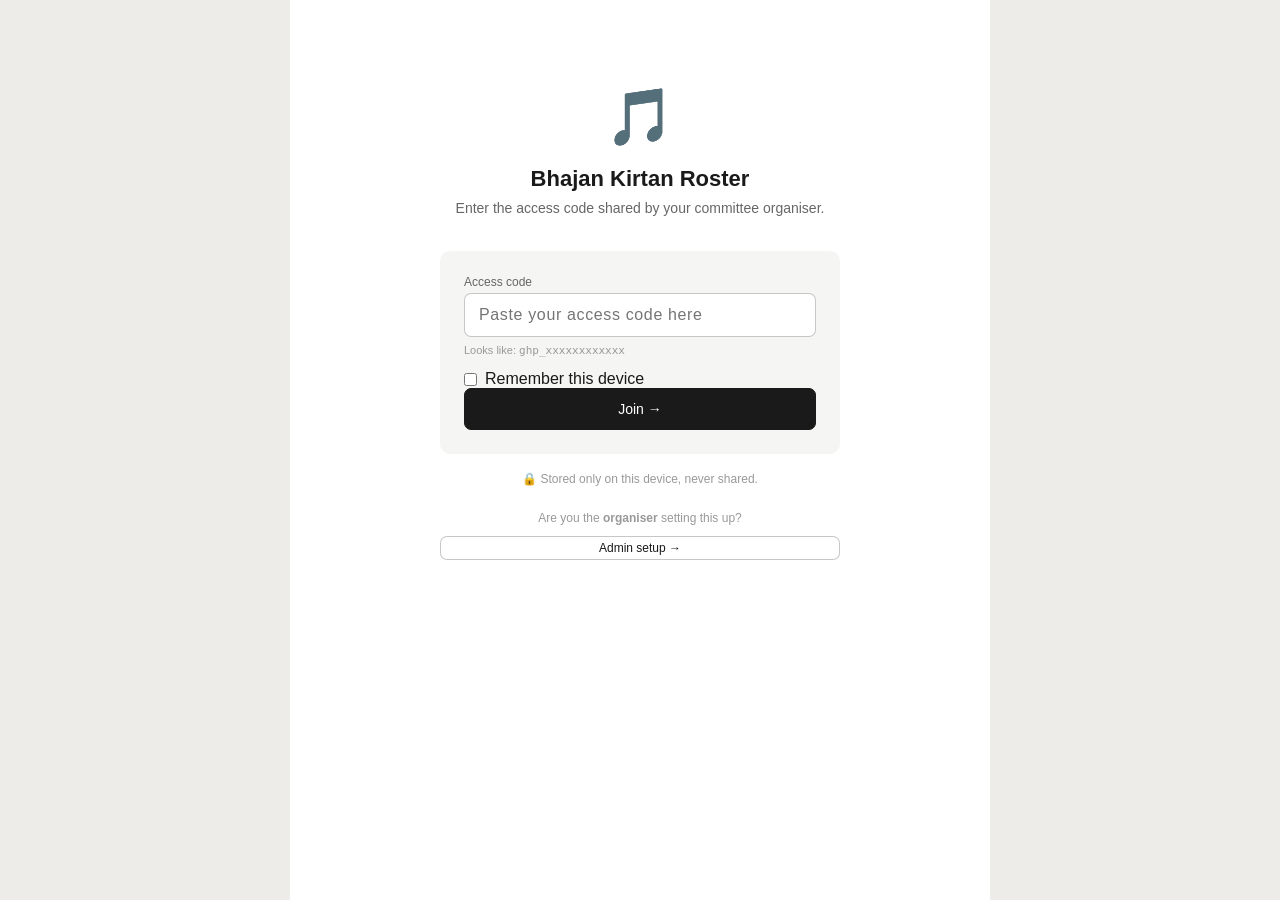
==== commit 39a722af: "WIP" ====
--- a/index.html
+++ b/index.html
@@ -4,154 +4,7 @@
 <meta charset="UTF-8" />
 <meta name="viewport" content="width=device-width, initial-scale=1.0" />
 <title>Bhajan Kirtan Roster</title>
-<style>
-*, *::before, *::after { box-sizing: border-box; margin: 0; padding: 0; }
-:root {
-  --bg:#ffffff; --bg2:#f5f5f3; --bg3:#eeece8;
-  --text:#1a1a1a; --text2:#666; --text3:#999;
-  --border:rgba(0,0,0,0.12); --border2:rgba(0,0,0,0.22);
-  --radius:10px; --radius-sm:7px;
-  --green:#3B6D11; --green-bg:#EAF3DE; --green-bd:#97C459;
-  --red:#a32d2d; --red-bg:#FCEBEB; --red-bd:#f09595;
-  --blue:#0C447C; --blue-bg:#E6F1FB; --blue-bd:#85B7EB;
-  --amber:#633806; --amber-bg:#FAEEDA; --amber-bd:#e0b97a;
-  --purple:#3C3489; --purple-bg:#EEEDFE;
-  --teal:#085041; --teal-bg:#E1F5EE;
-}
-@media (prefers-color-scheme:dark){
-  :root{ --bg:#1c1c1e; --bg2:#2c2c2e; --bg3:#3a3a3c; --text:#f2f2f7; --text2:#aeaeb2; --text3:#636366;
-         --border:rgba(255,255,255,0.12); --border2:rgba(255,255,255,0.22); }
-}
-body { font-family:-apple-system,BlinkMacSystemFont,'Segoe UI',sans-serif; background:var(--bg3); color:var(--text); min-height:100vh; }
-.shell { max-width:700px; margin:0 auto; background:var(--bg); min-height:100vh; padding:1.25rem 1rem 5rem; }
-h1 { font-size:20px; font-weight:600; }
-.subtitle { font-size:13px; color:var(--text2); margin-top:2px; }
-.top-bar { display:flex; justify-content:space-between; align-items:flex-start; margin-bottom:1.25rem; }
-.sync-pill { font-size:11px; padding:3px 9px; border-radius:20px; border:0.5px solid var(--border2); color:var(--text2); display:inline-flex; align-items:center; gap:4px; cursor:pointer; }
-.sync-pill.ok   { color:var(--green);  border-color:var(--green-bd); background:var(--green-bg); }
-.sync-pill.err  { color:var(--red);    border-color:var(--red-bd);   background:var(--red-bg); }
-.sync-pill.busy { color:var(--blue);   border-color:var(--blue-bd);  background:var(--blue-bg); }
-.tabs { display:flex; gap:2px; background:var(--bg2); border-radius:var(--radius-sm); padding:3px; margin-bottom:1.25rem; }
-.tab  { flex:1; text-align:center; padding:8px 4px; font-size:13px; font-weight:500; border:none; background:none; color:var(--text2); border-radius:6px; cursor:pointer; font-family:inherit; }
-.tab.active { background:var(--bg); color:var(--text); box-shadow:0 1px 3px rgba(0,0,0,0.1); }
-.section { display:none; } .section.active { display:block; }
-.card { background:var(--bg); border:0.5px solid var(--border); border-radius:var(--radius); padding:1rem; margin-bottom:10px; }
-.stat-grid { display:grid; grid-template-columns:repeat(4,1fr); gap:8px; margin-bottom:1.25rem; }
-.stat { background:var(--bg2); border-radius:var(--radius-sm); padding:10px 12px; }
-.stat-label { font-size:11px; color:var(--text2); margin-bottom:3px; }
-.stat-val   { font-size:20px; font-weight:600; }
-.sec-title { font-size:11px; font-weight:600; color:var(--text2); text-transform:uppercase; letter-spacing:.07em; margin-bottom:10px; }
-.sec-hdr   { display:flex; justify-content:space-between; align-items:center; margin-bottom:10px; }
-.singer-row  { display:flex; align-items:flex-start; gap:10px; }
-.avatar { width:36px; height:36px; border-radius:50%; background:var(--bg2); display:flex; align-items:center; justify-content:center; font-size:12px; font-weight:600; color:var(--text2); flex-shrink:0; }
-.singer-info  { flex:1; min-width:0; }
-.singer-name  { font-size:15px; font-weight:500; }
-.singer-meta  { font-size:12px; color:var(--text2); margin-top:2px; }
-.singer-notes { font-size:12px; color:var(--text3); margin-top:4px; font-style:italic; }
-.tags-row { display:flex; flex-wrap:wrap; gap:4px; margin-top:5px; }
-.tag { display:inline-block; font-size:10px; font-weight:500; padding:2px 7px; border-radius:20px; }
-.tag-regular    { background:var(--green-bg);  color:var(--green); }
-.tag-special    { background:var(--purple-bg); color:var(--purple); }
-.tag-child      { background:var(--amber-bg);  color:var(--amber); }
-.tag-beginner   { background:var(--blue-bg);   color:var(--blue); }
-.tag-senior     { background:var(--teal-bg);   color:var(--teal); }
-.tag-unavailable{ background:var(--red-bg);    color:var(--red); }
-.badge { display:inline-block; font-size:10px; font-weight:500; padding:2px 7px; border-radius:20px; margin-left:5px; vertical-align:middle; }
-.badge-overdue { background:#FAECE7; color:#993C1D; }
-.badge-ok  { background:var(--green-bg); color:var(--green); }
-.badge-new { background:var(--blue-bg);  color:var(--blue); }
-.row-actions { display:flex; gap:6px; flex-shrink:0; }
-.btn { padding:7px 14px; font-size:13px; border:0.5px solid var(--border2); border-radius:var(--radius-sm); background:var(--bg); color:var(--text); cursor:pointer; display:inline-flex; align-items:center; gap:5px; font-family:inherit; white-space:nowrap; }
-.btn:hover { background:var(--bg2); }
-.btn-primary { background:var(--text); color:var(--bg); border-color:var(--text); }
-.btn-primary:hover { opacity:.85; }
-.btn-sm  { padding:4px 10px; font-size:12px; }
-.btn-xs  { padding:3px 8px;  font-size:11px; }
-.btn-danger  { color:var(--red);   border-color:var(--red-bd); }
-.btn-danger:hover  { background:var(--red-bg); }
-.btn-success { color:var(--green); border-color:var(--green-bd); }
-.btn-success:hover { background:var(--green-bg); }
-.btn-full { width:100%; justify-content:center; padding:12px; font-size:14px; }
-input[type=text],input[type=date],input[type=password],input[type=url],textarea,select {
-  font-size:14px; padding:8px 10px; border:0.5px solid var(--border2); border-radius:var(--radius-sm);
-  background:var(--bg); color:var(--text); width:100%; font-family:inherit;
-}
-textarea { resize:vertical; }
-.input-row { display:flex; gap:8px; margin-bottom:1rem; flex-wrap:wrap; align-items:center; }
-.input-row input,.input-row select { flex:1; min-width:120px; width:auto; }
-.filter-row { display:flex; gap:5px; flex-wrap:wrap; margin-bottom:1rem; }
-.filter-btn { font-size:12px; padding:4px 10px; border-radius:20px; border:0.5px solid var(--border2); background:none; cursor:pointer; color:var(--text2); font-family:inherit; }
-.filter-btn.on { background:var(--text); color:var(--bg); border-color:var(--text); }
-.wa-box { background:var(--bg2); border-radius:var(--radius); padding:1rem; font-size:14px; line-height:1.8; white-space:pre-wrap; font-family:monospace; margin-bottom:1rem; }
-.divider { border:none; border-top:0.5px solid var(--border); margin:1rem 0; }
-.empty { text-align:center; padding:2rem; color:var(--text2); font-size:14px; }
-.modal-bg { display:none; position:fixed; inset:0; background:rgba(0,0,0,0.45); z-index:50; align-items:flex-start; justify-content:center; padding:1rem; overflow-y:auto; }
-.modal-bg.open { display:flex; }
-.modal { background:var(--bg); border-radius:var(--radius); padding:1.5rem; width:100%; max-width:480px; border:0.5px solid var(--border); margin:auto; }
-.modal-title { font-size:16px; font-weight:600; margin-bottom:1rem; }
-.field { margin-bottom:12px; }
-.field label { display:block; font-size:12px; color:var(--text2); margin-bottom:4px; font-weight:500; }
-.field .hint  { font-size:11px; color:var(--text3); margin-top:4px; line-height:1.4; }
-.tags-check { display:flex; flex-wrap:wrap; gap:6px; }
-.tags-check label { display:inline-flex; align-items:center; font-size:13px; cursor:pointer; padding:5px 10px; border-radius:20px; border:0.5px solid var(--border2); gap:5px; }
-.toast { position:fixed; bottom:20px; left:50%; transform:translateX(-50%); background:var(--text); color:var(--bg); padding:10px 20px; border-radius:20px; font-size:13px; opacity:0; transition:opacity .3s; pointer-events:none; z-index:99; white-space:nowrap; }
-.toast.show { opacity:1; }
-.spinner { display:inline-block; width:12px; height:12px; border:2px solid currentColor; border-top-color:transparent; border-radius:50%; animation:spin .6s linear infinite; }
-@keyframes spin { to { transform:rotate(360deg); } }
-.info-box  { background:var(--blue-bg);  border-radius:var(--radius-sm); padding:10px 14px; font-size:13px; color:var(--blue);  margin-bottom:12px; line-height:1.5; }
-.warn-box  { background:var(--amber-bg); border-radius:var(--radius-sm); padding:10px 14px; font-size:13px; color:var(--amber); margin-bottom:12px; line-height:1.5; }
-.green-box { background:var(--green-bg); border-radius:var(--radius-sm); padding:10px 14px; font-size:13px; color:var(--green); margin-bottom:12px; line-height:1.5; }
-/* Setup */
-.setup-step { background:var(--bg2); border-radius:var(--radius); padding:1rem 1.25rem; margin-bottom:12px; }
-.setup-num   { display:inline-flex; align-items:center; justify-content:center; width:22px; height:22px; border-radius:50%; background:var(--text); color:var(--bg); font-size:12px; font-weight:700; margin-right:8px; flex-shrink:0; }
-.setup-title { font-size:14px; font-weight:600; display:flex; align-items:center; margin-bottom:8px; }
-.setup-step p { font-size:13px; color:var(--text2); line-height:1.6; margin-bottom:6px; }
-.setup-step code { font-family:monospace; background:var(--bg3); padding:2px 6px; border-radius:4px; font-size:12px; }
-.setup-step a { color:var(--blue); }
-/* Join screen */
-.join-wrap { max-width:400px; margin:4rem auto 0; text-align:center; }
-.join-logo { font-size:56px; margin-bottom:1rem; }
-.join-title { font-size:22px; font-weight:700; margin-bottom:6px; }
-.join-subtitle { font-size:14px; color:var(--text2); margin-bottom:2rem; line-height:1.5; }
-.join-card { background:var(--bg2); border-radius:var(--radius); padding:1.5rem; text-align:left; margin-bottom:1rem; }
-.join-card .field label { font-size:13px; }
-.join-token-input { font-size:16px; padding:12px 14px; letter-spacing:.04em; }
-.join-help { font-size:12px; color:var(--text3); line-height:1.6; margin-top:1.5rem; }
-.join-divider { display:flex; align-items:center; gap:10px; margin:1.5rem 0; }
-.join-divider span { font-size:12px; color:var(--text3); white-space:nowrap; }
-.join-divider::before,.join-divider::after { content:''; flex:1; height:0.5px; background:var(--border2); }
-/* Programme table */
-.prog-wrap { overflow-x:auto; }
-.prog-table { width:100%; border-collapse:collapse; font-size:13px; }
-.prog-table th { text-align:left; font-size:11px; font-weight:600; color:var(--text2); text-transform:uppercase; letter-spacing:.06em; padding:0 8px 10px; border-bottom:1px solid var(--border2); white-space:nowrap; }
-.prog-table td { padding:10px 8px; vertical-align:top; border-bottom:0.5px solid var(--border); }
-.prog-table tr:last-child td { border-bottom:none; }
-.prog-table tbody tr:hover td { background:var(--bg2); }
-.prog-name  { font-weight:500; font-size:14px; }
-.prog-links-wrap { display:flex; flex-wrap:wrap; gap:5px; align-items:center; }
-.pill { display:inline-flex; align-items:center; gap:4px; font-size:11px; padding:3px 9px; border-radius:20px; text-decoration:none; white-space:nowrap; font-family:inherit; cursor:pointer; }
-.pill-blue  { background:var(--blue-bg);  color:var(--blue);  border:0.5px solid var(--blue-bd); }
-.pill-green { background:var(--green-bg); color:var(--green); border:0.5px solid var(--green-bd); }
-.pill-amber { background:var(--amber-bg); color:var(--amber); border:0.5px solid var(--amber-bd); }
-.pill:hover { opacity:.8; }
-.lyrics-block { margin-top:8px; font-size:12px; color:var(--text2); white-space:pre-wrap; background:var(--bg2); border-radius:var(--radius-sm); padding:10px 12px; line-height:1.75; max-height:180px; overflow-y:auto; border:0.5px solid var(--border); }
-.sug-card { background:var(--bg); border:0.5px solid var(--border); border-radius:var(--radius); padding:10px 1rem; margin-bottom:8px; display:flex; align-items:flex-start; gap:10px; }
-/* CSV Import */
-.drop-zone { border:2px dashed var(--border2); border-radius:var(--radius); padding:2rem 1rem; text-align:center; cursor:pointer; transition:border-color .2s,background .2s; }
-.drop-zone:hover,.drop-zone.over { border-color:var(--blue); background:var(--blue-bg); }
-.drop-zone input { display:none; }
-.map-table { width:100%; border-collapse:collapse; font-size:13px; margin-bottom:1rem; }
-.map-table th { text-align:left; font-size:11px; font-weight:600; color:var(--text2); text-transform:uppercase; letter-spacing:.06em; padding:0 8px 8px; border-bottom:0.5px solid var(--border2); }
-.map-table td { padding:8px 8px; border-bottom:0.5px solid var(--border); vertical-align:middle; }
-.map-table tr:last-child td { border-bottom:none; }
-.preview-table { width:100%; border-collapse:collapse; font-size:12px; margin-bottom:1rem; max-height:200px; overflow-y:auto; display:block; }
-.preview-table th { text-align:left; font-size:11px; font-weight:600; color:var(--text2); padding:4px 8px; background:var(--bg2); border-bottom:0.5px solid var(--border2); position:sticky; top:0; }
-.preview-table td { padding:5px 8px; border-bottom:0.5px solid var(--border); color:var(--text2); }
-.step-indicator { display:flex; margin-bottom:1.5rem; }
-.step-dot { flex:1; text-align:center; font-size:11px; font-weight:600; padding:6px 4px; border-bottom:2px solid var(--border); color:var(--text3); }
-.step-dot.active { color:var(--blue);  border-color:var(--blue); }
-.step-dot.done   { color:var(--green); border-color:var(--green); }
-</style>
+<link rel="stylesheet" href="style.css" />
 </head>
 <body>
 <div class="shell" id="shell"></div>
@@ -174,9 +27,30 @@
       </div>
     </div>
     <div class="field"><label>Notes / comments</label><textarea id="m-notes" rows="2" placeholder="e.g. Prefers evening, contact via daughter…"></textarea></div>
-    <div style="display:flex;gap:8px;justify-content:flex-end;margin-top:1rem;">
+    <div class="modal-footer">
       <button class="btn" onclick="closeSingerModal()">Cancel</button>
       <button class="btn btn-primary" onclick="saveSinger()">Save singer</button>
+    </div>
+  </div>
+</div>
+
+<!-- INSTRUMENTALIST MODAL -->
+<div class="modal-bg" id="inst-modal">
+  <div class="modal">
+    <div class="modal-title" id="inst-modal-title">Add instrumentalist</div>
+    <div class="field"><label>Name</label><input type="text" id="im-name" placeholder="Full name" /></div>
+    <div class="field"><label>Instrument(s)</label><input type="text" id="im-instrument" placeholder="e.g. Harmonium, Tabla, Guitar" /></div>
+    <div class="field"><label>Availability</label>
+      <select id="im-availability">
+        <option value="available">Available</option>
+        <option value="occasional">Occasional</option>
+        <option value="unavailable">Currently unavailable</option>
+      </select>
+    </div>
+    <div class="field"><label>Notes / comments</label><textarea id="im-notes" rows="2" placeholder="e.g. Available weekends only…"></textarea></div>
+    <div class="modal-footer">
+      <button class="btn" onclick="closeInstModal()">Cancel</button>
+      <button class="btn btn-primary" onclick="saveInstrumentalist()">Save</button>
     </div>
   </div>
 </div>
@@ -191,8 +65,8 @@
     </div>
     <div class="field">
       <label>Sai Rhythms link</label>
-      <div style="display:flex;gap:8px;align-items:center;">
-        <input type="url" id="bm-link" placeholder="https://sairhythms.sathyasai.org/song/…" style="flex:1;" />
+      <div class="input-with-btn">
+        <input type="url" id="bm-link" placeholder="https://sairhythms.sathyasai.org/song/…" />
         <a id="bm-search-btn" href="https://sairhythms.sathyasai.org/songs" target="_blank" class="btn btn-sm" style="text-decoration:none;">🔍 Search</a>
       </div>
       <div class="hint">Search Sai Rhythms, then paste the song page URL above.</div>
@@ -201,7 +75,7 @@
       <label>Lyrics / notes</label>
       <textarea id="bm-lyrics" rows="7" placeholder="Paste bhajan lyrics here, or add notes (key, tempo, language)…"></textarea>
     </div>
-    <div style="display:flex;gap:8px;justify-content:flex-end;margin-top:1rem;">
+    <div class="modal-footer">
       <button class="btn" onclick="closeBhajanModal()">Cancel</button>
       <button class="btn btn-primary" onclick="saveBhajan()">Save details</button>
     </div>
@@ -213,670 +87,16 @@
   <div class="modal" style="max-width:580px;" id="import-modal-inner"></div>
 </div>
 
+<!-- SEARCHABLE DROPDOWN OVERLAY -->
+<div id="search-dropdown" class="search-dropdown" style="display:none;">
+  <div class="search-dropdown-inner">
+    <input type="text" id="search-dropdown-input" class="search-dropdown-input" placeholder="Search singers…" oninput="filterSearchDropdown()" />
+    <div id="search-dropdown-list" class="search-dropdown-list"></div>
+  </div>
+</div>
+
 <div class="toast" id="toast"></div>
 
-<script>
-// ── CONSTANTS ─────────────────────────────────────────────────────────────────
-const CFG_KEY  = 'bhajan_gh_config';
-const DATA_KEY = 'bhajan_roster_v3';
-const SAI_BASE = 'https://sairhythms.sathyasai.org/songs?title=';
-const ALL_TAGS = [
-  {key:'regular',    label:'Regular',           cls:'tag-regular'},
-  {key:'special',    label:'Special occasions',  cls:'tag-special'},
-  {key:'child',      label:'Child',              cls:'tag-child'},
-  {key:'beginner',   label:'Beginner',           cls:'tag-beginner'},
-  {key:'senior',     label:'Senior',             cls:'tag-senior'},
-  {key:'unavailable',label:'Unavailable',        cls:'tag-unavailable'},
-];
-const APP_FIELDS = [
-  {key:'name',    label:'Singer name',         required:true},
-  {key:'lastSang',label:'Last sang date',      required:false},
-  {key:'notes',   label:'Notes / comments',    required:false},
-  {key:'_ignore', label:'— Ignore this column —', required:false},
-];
-
-// ── STATE ─────────────────────────────────────────────────────────────────────
-let cfg=null, state=null, fileSha=null;
-let activeFilter=null, editSingerId=null, editEntryIdx=null;
-let currentTab='roster', syncTimer=null;
-let csvHeaders=[], csvRows=[], csvMapping={};
-
-const $   = id => document.getElementById(id);
-const esc = s  => String(s||'').replace(/&/g,'&amp;').replace(/</g,'&lt;').replace(/>/g,'&gt;').replace(/"/g,'&quot;');
-function daysSince(d){ return !d?9999:Math.floor((Date.now()-new Date(d).getTime())/86400000); }
-function fmtDate(d) { return !d?'Never':new Date(d).toLocaleDateString('en-AU',{day:'numeric',month:'short',year:'numeric'}); }
-function initials(n){ return n.split(' ').map(w=>w[0]).join('').slice(0,2).toUpperCase(); }
-function toast(msg,dur=2500){ const el=$('toast');el.textContent=msg;el.classList.add('show');setTimeout(()=>el.classList.remove('show'),dur); }
-function setSyncStatus(st,label){ const el=$('sync-pill');if(!el)return;el.className='sync-pill '+st;const icon=st==='busy'?'<span class="spinner"></span>':st==='ok'?'☁️':'⚠️';el.innerHTML=`${icon} ${label}`; }
-
-// ── GITHUB API ────────────────────────────────────────────────────────────────
-async function ghFetch(path,method='GET',body=null){
-  const res=await fetch('https://api.github.com'+path,{method,headers:{'Authorization':'token '+cfg.token,'Accept':'application/vnd.github.v3+json','Content-Type':'application/json'},...(body?{body:JSON.stringify(body)}:{})});
-  if(!res.ok){const e=await res.json().catch(()=>({}));throw new Error(e.message||res.statusText);}
-  return res.status===204?null:res.json();
-}
-async function loadFromGitHub(){
-  setSyncStatus('busy','Loading…');
-  try{
-    const data=await ghFetch(`/repos/${cfg.owner}/${cfg.repo}/contents/${cfg.filePath}`);
-    fileSha=data.sha;
-    state=JSON.parse(atob(data.content.replace(/\n/g,'')));
-    if(!state.nextId) state.nextId=(state.singers.reduce((m,s)=>Math.max(m,s.id),0))+1;
-    state.session.entries.forEach(e=>{if(!e.link)e.link='';if(!e.lyrics)e.lyrics='';});
-    saveLocal();setSyncStatus('ok','Synced');return true;
-  }catch(e){
-    if(e.message&&e.message.includes('Not Found')){state=defaultState();await saveToGitHub('Initial data');return true;}
-    setSyncStatus('err','Sync error');toast('⚠️ '+e.message,4000);return false;
-  }
-}
-async function saveToGitHub(msg){
-  setSyncStatus('busy','Saving…');
-  try{
-    const content=btoa(unescape(encodeURIComponent(JSON.stringify(state,null,2))));
-    const body={message:msg||'Update roster',content,branch:'main'};
-    if(fileSha)body.sha=fileSha;
-    const res=await ghFetch(`/repos/${cfg.owner}/${cfg.repo}/contents/${cfg.filePath}`,'PUT',body);
-    fileSha=res.content.sha;saveLocal();setSyncStatus('ok','Saved ✓');return true;
-  }catch(e){setSyncStatus('err','Save failed');toast('⚠️ '+e.message,4000);return false;}
-}
-function scheduleSave(msg){clearTimeout(syncTimer);setSyncStatus('busy','Saving…');syncTimer=setTimeout(()=>saveToGitHub(msg||'Update roster'),1500);}
-function saveLocal(){try{localStorage.setItem(DATA_KEY,JSON.stringify({state,fileSha}));}catch(e){}}
-function loadLocal(){try{const r=localStorage.getItem(DATA_KEY);if(r){const p=JSON.parse(r);state=p.state;fileSha=p.fileSha;return true;}}catch(e){}return false;}
-function loadCfg(){try{const r=localStorage.getItem(CFG_KEY);return r?JSON.parse(r):null;}catch(e){return null;}}
-function saveCfg(c){try{localStorage.setItem(CFG_KEY,JSON.stringify(c));}catch(e){}}
-function defaultState(){return{singers:[],session:{date:new Date().toISOString().split('T')[0],entries:[]},groupName:'Bhajan Kirtan Group',nextId:1};}
-
-// ── JOIN SCREEN (for committee members) ───────────────────────────────────────
-function renderJoin(errMsg){
-  $('shell').innerHTML=`
-    <div class="join-wrap">
-      <div class="join-logo">🎵</div>
-      <div class="join-title">Bhajan Kirtan Roster</div>
-      <div class="join-subtitle">Enter the access code shared with you by your committee organiser to get started.</div>
-
-      ${errMsg?`<div class="warn-box" style="text-align:left;">⚠️ ${esc(errMsg)}</div>`:''}
-
-      <div class="join-card">
-        <div class="field">
-          <label>Access code</label>
-          <input class="join-token-input" type="password" id="join-token" placeholder="Paste your access code here" />
-          <div class="hint" style="margin-top:6px;">This was shared with you privately via WhatsApp or message. It looks like: <code>ghp_xxxxxxxxxxxx</code></div>
-        </div>
-        <button class="btn btn-primary btn-full" onclick="joinWithToken()" id="join-btn">Join →</button>
-      </div>
-
-      <div class="join-help">
-        🔒 Your access code is stored only on this device and is never shared with anyone.<br><br>
-        Are you the <strong>organiser</strong> setting this up for the first time?
-        <button class="btn btn-sm" style="margin-top:8px;width:100%;justify-content:center;" onclick="renderSetup()">Admin setup →</button>
-      </div>
-    </div>
-  `;
-  // Allow pressing Enter to submit
-  setTimeout(()=>{ const el=$('join-token'); if(el) el.addEventListener('keydown',e=>{if(e.key==='Enter')joinWithToken();}); },0);
-}
-
-async function joinWithToken(){
-  const token=($('join-token').value||'').trim();
-  if(!token){toast('Please paste your access code first');return;}
-  const btn=$('join-btn');btn.innerHTML='<span class="spinner"></span> Checking…';btn.disabled=true;
-
-  // We need the repo details — they are baked into the app by the admin.
-  // If REPO_OWNER and REPO_NAME are set (replaced at deploy time), use them.
-  // Otherwise ask the user (fallback for local testing).
-  const owner = window.BHAJAN_OWNER || null;
-  const repo  = window.BHAJAN_REPO  || null;
-  const filePath = window.BHAJAN_FILE || 'roster-data.json';
-
-  if(!owner||!repo){
-    // Fallback: show mini form asking for repo details
-    btn.innerHTML='Join →';btn.disabled=false;
-    renderJoinFull(errMsg='');
-    return;
-  }
-
-  cfg={owner,repo,token,filePath};
-  try{
-    await ghFetch(`/repos/${owner}/${repo}`);
-    saveCfg(cfg);state=defaultState();await loadFromGitHub();renderApp();
-  }catch(e){
-    btn.innerHTML='Join →';btn.disabled=false;
-    renderJoin('Invalid access code. Please check and try again.');
-  }
-}
-
-// Fallback join form that also asks for repo details (used when not yet deployed / OWNER not set)
-function renderJoinFull(errMsg){
-  $('shell').innerHTML=`
-    <div class="join-wrap" style="max-width:440px;">
-      <div class="join-logo">🎵</div>
-      <div class="join-title">Bhajan Kirtan Roster</div>
-      <div class="join-subtitle">Enter the details shared by your organiser.</div>
-      ${errMsg?`<div class="warn-box" style="text-align:left;">⚠️ ${esc(errMsg)}</div>`:''}
-      <div class="join-card">
-        <div class="field"><label>GitHub username of organiser</label><input type="text" id="jf-owner" placeholder="e.g. john-smith" /></div>
-        <div class="field"><label>Repository name</label><input type="text" id="jf-repo" placeholder="e.g. bhajan-roster" /></div>
-        <div class="field">
-          <label>Access code</label>
-          <input class="join-token-input" type="password" id="jf-token" placeholder="ghp_xxxxxxxxxxxx" />
-        </div>
-        <button class="btn btn-primary btn-full" onclick="joinFull()" id="jf-btn">Join →</button>
-      </div>
-      <div class="join-help">
-        Are you the <strong>organiser</strong>?
-        <button class="btn btn-sm" style="margin-top:8px;width:100%;justify-content:center;" onclick="renderSetup()">Admin setup →</button>
-      </div>
-    </div>
-  `;
-}
-async function joinFull(){
-  const owner=($('jf-owner').value||'').trim(),repo=($('jf-repo').value||'').trim(),token=($('jf-token').value||'').trim();
-  const filePath='roster-data.json';
-  if(!owner||!repo||!token){toast('Please fill in all fields');return;}
-  const btn=$('jf-btn');btn.innerHTML='<span class="spinner"></span> Checking…';btn.disabled=true;
-  cfg={owner,repo,token,filePath};
-  try{
-    await ghFetch(`/repos/${owner}/${repo}`);
-    saveCfg(cfg);state=defaultState();await loadFromGitHub();renderApp();
-  }catch(e){
-    btn.innerHTML='Join →';btn.disabled=false;
-    renderJoinFull('Could not connect: '+e.message+'. Check the details and try again.');
-  }
-}
-
-// ── ADMIN SETUP SCREEN ────────────────────────────────────────────────────────
-function renderSetup(errMsg){
-  $('shell').innerHTML=`
-    <div style="display:flex;align-items:center;gap:10px;margin-bottom:1.5rem;">
-      <button class="btn btn-sm" onclick="renderJoin('')">← Back</button>
-      <div><h1>🎵 Admin setup</h1><div class="subtitle">One-time setup for the organiser</div></div>
-    </div>
-    ${errMsg?`<div class="warn-box">⚠️ ${esc(errMsg)}</div>`:''}
-    <div class="info-box">ℹ️ Complete this once. After setup, share the app URL and your access token with committee members — they just paste the token to join.</div>
-
-    <div class="setup-step">
-      <div class="setup-title"><span class="setup-num">1</span>Create a GitHub repository</div>
-      <p>Go to <a href="https://github.com/new" target="_blank">github.com/new</a>. Name it <code>bhajan-roster</code>. Set it to <strong>Public</strong>. Tick <em>"Add a README file"</em> then click Create.</p>
-    </div>
-    <div class="setup-step">
-      <div class="setup-title"><span class="setup-num">2</span>Enable GitHub Pages</div>
-      <p>In the repo go to <strong>Settings → Pages</strong>. Under Source select <strong>Deploy from a branch</strong>, choose <strong>main</strong> and <strong>/ (root)</strong>. Click Save.</p>
-      <p>Your app URL will be: <code>https://YOUR-USERNAME.github.io/bhajan-roster/</code></p>
-    </div>
-    <div class="setup-step">
-      <div class="setup-title"><span class="setup-num">3</span>Upload this HTML file</div>
-      <p>In the repo click <strong>Add file → Upload files</strong>. Upload this file <strong>renamed as <code>index.html</code></strong>.</p>
-    </div>
-    <div class="setup-step">
-      <div class="setup-title"><span class="setup-num">4</span>Create a Personal Access Token</div>
-      <p>Go to <a href="https://github.com/settings/tokens/new" target="_blank">github.com/settings/tokens/new</a>. Name it <code>bhajan-roster</code>. Set expiry to <strong>No expiration</strong>. Tick the <strong>repo</strong> checkbox. Click Generate and <strong>copy the token immediately</strong>.</p>
-    </div>
-    <div class="setup-step">
-      <div class="setup-title"><span class="setup-num">5</span>Share with committee members</div>
-      <p>Send your committee members:</p>
-      <p>1. The app URL: <code>https://YOUR-USERNAME.github.io/bhajan-roster/</code></p>
-      <p>2. The access token (privately via WhatsApp). They paste it once and they're in.</p>
-    </div>
-
-    <div class="card" style="margin-bottom:1rem;">
-      <div style="font-size:16px;font-weight:600;margin-bottom:1rem;">Connect your GitHub repository</div>
-      <div class="field"><label>GitHub username</label><input type="text" id="cfg-owner" placeholder="e.g. john-smith" /></div>
-      <div class="field"><label>Repository name</label><input type="text" id="cfg-repo" placeholder="e.g. bhajan-roster" /></div>
-      <div class="field"><label>Personal Access Token</label><input type="password" id="cfg-token" placeholder="ghp_xxxxxxxxxxxx" /></div>
-      <div class="field"><label>Data filename</label><input type="text" id="cfg-path" value="roster-data.json" /></div>
-      <button class="btn btn-primary btn-full" onclick="connectGH()" id="connect-btn">Connect &amp; continue →</button>
-    </div>
-    <p style="font-size:12px;color:var(--text3);text-align:center;line-height:1.5;">Your token is stored only in your browser's local storage and is sent exclusively to the GitHub API over HTTPS.</p>
-  `;
-}
-async function connectGH(){
-  const owner=($('cfg-owner').value||'').trim(),repo=($('cfg-repo').value||'').trim(),token=($('cfg-token').value||'').trim(),filePath=($('cfg-path').value||'roster-data.json').trim();
-  if(!owner||!repo||!token){toast('Please fill in all fields');return;}
-  const btn=$('connect-btn');btn.innerHTML='<span class="spinner"></span> Connecting…';btn.disabled=true;
-  cfg={owner,repo,token,filePath};
-  try{
-    await ghFetch(`/repos/${owner}/${repo}`);
-    saveCfg(cfg);state=defaultState();await loadFromGitHub();renderApp();
-  }catch(e){btn.innerHTML='Connect &amp; continue →';btn.disabled=false;renderSetup('Could not connect: '+e.message);}
-}
-
-// ── MAIN APP ──────────────────────────────────────────────────────────────────
-function renderApp(){
-  $('shell').innerHTML=`
-    <div class="top-bar">
-      <div><h1>🎵 Bhajan Kirtan Roster</h1><div class="subtitle">Singer management &amp; session planner</div></div>
-      <div style="display:flex;flex-direction:column;align-items:flex-end;gap:6px;">
-        <span id="sync-pill" class="sync-pill" onclick="manualSync()" title="Click to sync">☁️ …</span>
-        <button class="btn btn-sm" onclick="showSettings()" style="font-size:11px;">⚙️ Settings</button>
-      </div>
-    </div>
-    <div class="tabs">
-      <button class="tab active" onclick="showTab('roster',this)">👥 Singers</button>
-      <button class="tab" onclick="showTab('session',this)">📅 Session</button>
-      <button class="tab" onclick="showTab('whatsapp',this)">💬 WhatsApp</button>
-    </div>
-    <div id="tab-roster" class="section active">
-      <div class="stat-grid" id="stats"></div>
-      <div class="sec-hdr">
-        <div class="sec-title" style="margin:0;">Filter by tag</div>
-        <div style="display:flex;gap:6px;">
-          <button class="btn btn-sm" onclick="openImport()">⬆ Import CSV</button>
-          <button class="btn btn-primary btn-sm" onclick="openSingerModal()">+ Add singer</button>
-        </div>
-      </div>
-      <div class="filter-row" id="filter-row"></div>
-      <div id="singer-list"></div>
-    </div>
-    <div id="tab-session" class="section">
-      <div class="card" style="margin-bottom:1rem;">
-        <div class="sec-title" style="margin-bottom:8px;">Session date</div>
-        <input type="date" id="session-date" />
-      </div>
-      <div class="sec-title">Suggested singers (haven't sung recently)</div>
-      <div id="suggested-list" style="margin-bottom:1.5rem;"></div>
-      <div class="sec-title">Add singer to programme</div>
-      <div class="input-row" style="margin-bottom:1.5rem;">
-        <select id="pick-singer" style="flex:2;min-width:150px;"></select>
-        <button class="btn btn-primary btn-sm" onclick="addToSession()">+ Add</button>
-      </div>
-      <div class="sec-title">Session programme</div>
-      <div class="card" style="padding:0 0 4px;" id="session-table-wrap"></div>
-      <div style="margin-top:1rem;display:flex;gap:8px;flex-wrap:wrap;">
-        <button class="btn btn-success" onclick="finaliseSession()">✓ Finalise &amp; update dates</button>
-        <button class="btn btn-danger"  onclick="clearSession()">✕ Clear session</button>
-      </div>
-    </div>
-    <div id="tab-whatsapp" class="section">
-      <div class="sec-title">Message preview</div>
-      <div class="wa-box" id="wa-preview"></div>
-      <div style="display:flex;gap:8px;flex-wrap:wrap;margin-bottom:1rem;">
-        <button class="btn btn-primary" onclick="copyWA()">📋 Copy message</button>
-        <button class="btn" onclick="refreshWA()">↺ Refresh</button>
-      </div>
-      <div class="divider"></div>
-      <div class="sec-title">Customise</div>
-      <div class="input-row">
-        <input type="text" id="group-name" placeholder="Group name e.g. Sai Bhajan Group" style="flex:1;" />
-        <button class="btn btn-sm" onclick="updateGroupName()">Update</button>
-      </div>
-    </div>
-  `;
-  $('session-date').value=state.session.date||new Date().toISOString().split('T')[0];
-  $('session-date').addEventListener('change',e=>{state.session.date=e.target.value;scheduleSave('Update session date');});
-  renderRoster();setSyncStatus('ok','Synced');
-}
-
-function showTab(name,el){
-  document.querySelectorAll('.section').forEach(s=>s.classList.remove('active'));
-  document.querySelectorAll('.tab').forEach(t=>t.classList.remove('active'));
-  $('tab-'+name).classList.add('active');el.classList.add('active');currentTab=name;
-  if(name==='whatsapp')refreshWA();if(name==='session')renderSession();if(name==='roster')renderRoster();
-}
-async function manualSync(){
-  await loadFromGitHub();
-  if(currentTab==='roster')renderRoster();if(currentTab==='session')renderSession();if(currentTab==='whatsapp')refreshWA();
-  toast('Synced ✓');
-}
-function showSettings(){
-  const m=document.createElement('div');m.className='modal-bg open';m.id='settings-modal';
-  m.innerHTML=`<div class="modal">
-    <div class="modal-title">⚙️ Settings</div>
-    <div class="info-box">Connected: <strong>${esc(cfg.owner)}/${esc(cfg.repo)}</strong><br>Data file: <strong>${esc(cfg.filePath)}</strong></div>
-    <div class="field"><label>Group name</label><input type="text" id="s-group" value="${esc(state.groupName||'')}" /></div>
-    <div class="field"><label>Share with committee members</label>
-      <div class="info-box" style="margin-bottom:0;word-break:break-all;">
-        <strong>App URL:</strong> ${esc(window.location.href.split('?')[0])}<br><br>
-        <strong>Access code:</strong> ${esc(cfg.token)}<br><br>
-        <span style="font-size:11px;">Send both to committee members privately via WhatsApp. They paste the access code once on their device.</span>
-      </div>
-    </div>
-    <div class="field"><label>Export data</label><button class="btn btn-full" onclick="exportJSON()">⬇ Download roster-data.json</button></div>
-    <div class="divider"></div>
-    <button class="btn btn-danger btn-full" onclick="disconnect()">Disconnect (sign out of this device)</button>
-    <div style="display:flex;justify-content:flex-end;margin-top:1rem;"><button class="btn btn-primary" onclick="closeSettings()">Done</button></div>
-  </div>`;
-  document.body.appendChild(m);m.addEventListener('click',e=>{if(e.target===m)closeSettings();});
-}
-function closeSettings(){const m=$('settings-modal');if(!m)return;const g=$('s-group');if(g){state.groupName=g.value.trim();scheduleSave('Update group name');}m.remove();}
-function exportJSON(){const b=new Blob([JSON.stringify(state,null,2)],{type:'application/json'});const a=document.createElement('a');a.href=URL.createObjectURL(b);a.download='roster-data.json';a.click();}
-function disconnect(){if(!confirm('Sign out of this device? Your data stays safe in GitHub.'))return;localStorage.removeItem(CFG_KEY);localStorage.removeItem(DATA_KEY);location.reload();}
-
-// ── ROSTER ────────────────────────────────────────────────────────────────────
-function tagHtml(tags,small=false){
-  return(tags||[]).map(t=>{const td=ALL_TAGS.find(x=>x.key===t);return td?`<span class="tag ${td.cls}"${small?' style="font-size:10px;"':''}>${td.label}</span>`:''}).join('');
-}
-function renderFilterRow(){
-  const row=$('filter-row');if(!row)return;
-  let h=`<button class="filter-btn ${activeFilter===null?'on':''}" onclick="setFilter(null)">All</button>`;
-  ALL_TAGS.forEach(t=>{if(state.singers.some(s=>s.tags&&s.tags.includes(t.key)))h+=`<button class="filter-btn ${activeFilter===t.key?'on':''}" onclick="setFilter('${t.key}')">${t.label}</button>`;});
-  row.innerHTML=h;
-}
-function setFilter(f){activeFilter=f;renderRoster();}
-function renderRoster(){
-  renderFilterRow();
-  let singers=[...state.singers].sort((a,b)=>daysSince(a.lastSang)-daysSince(b.lastSang)).reverse();
-  if(activeFilter)singers=singers.filter(s=>s.tags&&s.tags.includes(activeFilter));
-  const all=state.singers;
-  const statsEl=$('stats');
-  if(statsEl)statsEl.innerHTML=`
-    <div class="stat"><div class="stat-label">Total singers</div><div class="stat-val">${all.length}</div></div>
-    <div class="stat"><div class="stat-label">Sung recently</div><div class="stat-val">${all.filter(s=>daysSince(s.lastSang)<60).length}</div></div>
-    <div class="stat"><div class="stat-label">Due to sing</div><div class="stat-val">${all.filter(s=>daysSince(s.lastSang)>=60&&!(s.tags&&s.tags.includes('unavailable'))).length}</div></div>
-    <div class="stat"><div class="stat-label">Children</div><div class="stat-val">${all.filter(s=>s.tags&&s.tags.includes('child')).length}</div></div>
-  `;
-  const list=$('singer-list');if(!list)return;
-  if(!singers.length){list.innerHTML='<div class="empty">No singers yet. Add one or import from CSV.</div>';return;}
-  list.innerHTML=singers.map(s=>{
-    const days=daysSince(s.lastSang);const isUnavail=s.tags&&s.tags.includes('unavailable');
-    const badge=isUnavail?'<span class="badge" style="background:var(--red-bg);color:var(--red);">Unavailable</span>':
-      !s.lastSang?'<span class="badge badge-new">New</span>':
-      days>=60?`<span class="badge badge-overdue">Due — ${days}d ago</span>`:
-      `<span class="badge badge-ok">${days}d ago</span>`;
-    const visibleTags=(s.tags||[]).filter(t=>t!=='unavailable');
-    return`<div class="card"><div class="singer-row">
-      <div class="avatar">${initials(s.name)}</div>
-      <div class="singer-info">
-        <div class="singer-name">${esc(s.name)}${badge}</div>
-        <div class="singer-meta">Last sang: ${fmtDate(s.lastSang)}</div>
-        ${visibleTags.length?`<div class="tags-row">${tagHtml(visibleTags)}</div>`:''}
-        ${s.notes?`<div class="singer-notes">📝 ${esc(s.notes)}</div>`:''}
-      </div>
-      <div class="row-actions">
-        <button class="btn btn-sm" onclick="openSingerModal(${s.id})">✏️</button>
-        <button class="btn btn-sm btn-danger" onclick="removeSinger(${s.id})">✕</button>
-      </div>
-    </div></div>`;
-  }).join('');
-}
-function openSingerModal(id){
-  editSingerId=id||null;$('singer-modal-title').textContent=id?'Edit singer':'Add singer';
-  const s=id?state.singers.find(x=>x.id===id):null;
-  $('m-name').value=s?s.name:'';$('m-date').value=s?s.lastSang||'':'';$('m-notes').value=s?s.notes||'':'';
-  document.querySelectorAll('#singer-modal .tags-check input').forEach(cb=>{cb.checked=s&&s.tags?s.tags.includes(cb.value):false;});
-  $('singer-modal').classList.add('open');
-}
-function closeSingerModal(){$('singer-modal').classList.remove('open');editSingerId=null;}
-function saveSinger(){
-  const name=($('m-name').value||'').trim();if(!name){toast('Please enter a name');return;}
-  const date=$('m-date').value,notes=($('m-notes').value||'').trim();
-  const tags=[...document.querySelectorAll('#singer-modal .tags-check input:checked')].map(cb=>cb.value);
-  if(editSingerId){const s=state.singers.find(x=>x.id===editSingerId);s.name=name;s.lastSang=date||null;s.notes=notes;s.tags=tags;}
-  else state.singers.push({id:state.nextId++,name,lastSang:date||null,tags,notes});
-  scheduleSave(editSingerId?'Edit singer':'Add singer');closeSingerModal();renderRoster();toast(editSingerId?'Singer updated ✓':'Singer added ✓');
-}
-function removeSinger(id){
-  if(!confirm('Remove this singer?'))return;
-  state.singers=state.singers.filter(s=>s.id!==id);state.session.entries=state.session.entries.filter(e=>e.singerId!==id);
-  scheduleSave('Remove singer');renderRoster();
-}
-
-// ── CSV IMPORT ────────────────────────────────────────────────────────────────
-function openImport(){csvHeaders=[];csvRows=[];csvMapping={};renderImportStep1();$('import-modal').classList.add('open');}
-function closeImport(){$('import-modal').classList.remove('open');}
-function renderImportStep1(){
-  $('import-modal-inner').innerHTML=`
-    <div class="modal-title">⬆ Import from CSV</div>
-    <div class="step-indicator">
-      <div class="step-dot active">1 Upload</div><div class="step-dot">2 Map columns</div><div class="step-dot">3 Preview &amp; import</div>
-    </div>
-    <div class="info-box"><strong>How to export from your spreadsheet:</strong><br>
-    Google Sheets: <em>File → Download → Comma-separated values (.csv)</em><br>
-    Excel: <em>File → Save As → CSV (Comma delimited)</em></div>
-    <div class="drop-zone" id="drop-zone" onclick="$('csv-file-input').click()" ondragover="handleDragOver(event)" ondragleave="handleDragLeave(event)" ondrop="handleDrop(event)">
-      <input type="file" id="csv-file-input" accept=".csv,.txt" onchange="handleFileSelect(event)" />
-      <div style="font-size:32px;margin-bottom:8px;">📂</div>
-      <div style="font-size:14px;font-weight:500;color:var(--text2);">Click to choose your CSV file</div>
-      <div style="font-size:12px;color:var(--text3);margin-top:4px;">or drag and drop it here</div>
-    </div>
-    <div style="display:flex;gap:8px;justify-content:flex-end;margin-top:1rem;">
-      <button class="btn" onclick="closeImport()">Cancel</button>
-    </div>
-  `;
-}
-function handleDragOver(e){e.preventDefault();$('drop-zone').classList.add('over');}
-function handleDragLeave(){$('drop-zone').classList.remove('over');}
-function handleDrop(e){e.preventDefault();$('drop-zone').classList.remove('over');const f=e.dataTransfer.files[0];if(f)readCSVFile(f);}
-function handleFileSelect(e){const f=e.target.files[0];if(f)readCSVFile(f);}
-function readCSVFile(file){
-  const reader=new FileReader();
-  reader.onload=e=>{
-    try{
-      const parsed=parseCSV(e.target.result);
-      if(parsed.length<2){toast('CSV appears empty');return;}
-      csvHeaders=parsed[0];csvRows=parsed.slice(1).filter(r=>r.some(c=>c.trim()));
-      autoMapColumns();renderImportStep2();
-    }catch(err){toast('Could not read CSV: '+err.message);}
-  };
-  reader.readAsText(file);
-}
-function parseCSV(text){
-  const rows=[];let row=[],field='',inQuote=false;
-  for(let i=0;i<text.length;i++){
-    const ch=text[i],next=text[i+1];
-    if(inQuote){if(ch==='"'&&next==='"'){field+='"';i++;}else if(ch==='"'){inQuote=false;}else{field+=ch;}}
-    else{if(ch==='"'){inQuote=true;}else if(ch===','){row.push(field.trim());field='';}
-    else if(ch==='\r'&&next==='\n'){row.push(field.trim());rows.push(row);row=[];field='';i++;}
-    else if(ch==='\n'||ch==='\r'){row.push(field.trim());rows.push(row);row=[];field='';}
-    else{field+=ch;}}
-  }
-  if(field||row.length)row.push(field.trim());if(row.length)rows.push(row);return rows;
-}
-function autoMapColumns(){
-  csvMapping={};
-  csvHeaders.forEach((h,i)=>{
-    const l=h.toLowerCase().replace(/[^a-z0-9]/g,' ').trim();
-    if(l.includes('name')&&!l.includes('bhajan'))csvMapping[i]='name';
-    else if(l.includes('last')||l.includes('date')||l.includes('sang'))csvMapping[i]='lastSang';
-    else if(l.includes('note')||l.includes('comment')||l.includes('remark'))csvMapping[i]='notes';
-    else csvMapping[i]='_ignore';
-  });
-  if(!Object.values(csvMapping).includes('name')&&csvHeaders.length>0)csvMapping[0]='name';
-}
-function renderImportStep2(){
-  const previewRows=csvRows.slice(0,3);
-  $('import-modal-inner').innerHTML=`
-    <div class="modal-title">⬆ Import from CSV</div>
-    <div class="step-indicator">
-      <div class="step-dot done">1 Upload</div><div class="step-dot active">2 Map columns</div><div class="step-dot">3 Preview &amp; import</div>
-    </div>
-    <p style="font-size:13px;color:var(--text2);margin-bottom:1rem;">Found <strong>${csvHeaders.length} columns</strong> and <strong>${csvRows.length} rows</strong>. Check the mappings below:</p>
-    <table class="map-table">
-      <thead><tr><th>Your column</th><th>Sample data</th><th>Maps to</th></tr></thead>
-      <tbody>
-        ${csvHeaders.map((h,i)=>`<tr>
-          <td><strong>${esc(h)}</strong></td>
-          <td style="color:var(--text2);font-size:12px;">${esc(previewRows.map(r=>r[i]||'').filter(Boolean).slice(0,2).join(', '))}</td>
-          <td><select onchange="csvMapping[${i}]=this.value">${APP_FIELDS.map(f=>`<option value="${f.key}" ${csvMapping[i]===f.key?'selected':''}>${f.label}</option>`).join('')}</select></td>
-        </tr>`).join('')}
-      </tbody>
-    </table>
-    <div style="display:flex;gap:8px;justify-content:flex-end;margin-top:1rem;">
-      <button class="btn" onclick="renderImportStep1()">← Back</button>
-      <button class="btn btn-primary" onclick="renderImportStep3()">Preview →</button>
-    </div>
-  `;
-}
-function renderImportStep3(){
-  const nameIdx=Object.entries(csvMapping).find(([_,v])=>v==='name')?.[0];
-  if(nameIdx===undefined){toast('Please map a column to "Singer name"');return;}
-  const imported=[];
-  csvRows.forEach(row=>{
-    const obj={name:'',lastSang:null,notes:'',tags:[]};
-    Object.entries(csvMapping).forEach(([i,field])=>{
-      if(field==='_ignore')return;const val=(row[i]||'').trim();if(!val)return;
-      if(field==='name')obj.name=val;else if(field==='lastSang')obj.lastSang=parseFlexDate(val);else if(field==='notes')obj.notes=val;
-    });
-    if(obj.name)imported.push(obj);
-  });
-  $('import-modal-inner').innerHTML=`
-    <div class="modal-title">⬆ Import from CSV</div>
-    <div class="step-indicator">
-      <div class="step-dot done">1 Upload</div><div class="step-dot done">2 Map columns</div><div class="step-dot active">3 Preview &amp; import</div>
-    </div>
-    ${imported.length===0?`<div class="warn-box">No valid rows found. Go back and check your column mapping.</div>`:`
-    <div class="green-box">✓ Ready to import <strong>${imported.length} singers</strong></div>
-    <div style="overflow-x:auto;margin-bottom:1rem;">
-      <table class="preview-table">
-        <thead><tr><th>Name</th><th>Last sang</th><th>Notes</th></tr></thead>
-        <tbody>
-          ${imported.slice(0,5).map(s=>`<tr><td>${esc(s.name)}</td><td>${s.lastSang?fmtDate(s.lastSang):'—'}</td><td>${esc(s.notes||'—')}</td></tr>`).join('')}
-          ${imported.length>5?`<tr><td colspan="3" style="color:var(--text3);font-style:italic;">… and ${imported.length-5} more</td></tr>`:''}
-        </tbody>
-      </table>
-    </div>
-    <div class="field">
-      <label>What to do with existing singers?</label>
-      <select id="import-mode">
-        <option value="merge">Merge — add new singers, skip duplicates (recommended)</option>
-        <option value="replace">Replace — clear all existing singers first</option>
-      </select>
-    </div>
-    `}
-    <div style="display:flex;gap:8px;justify-content:flex-end;margin-top:1rem;">
-      <button class="btn" onclick="renderImportStep2()">← Back</button>
-      ${imported.length>0?`<button class="btn btn-primary" onclick='doImport(${JSON.stringify(imported)})'>⬆ Import ${imported.length} singers</button>`:''}
-    </div>
-  `;
-}
-function doImport(imported){
-  const mode=($('import-mode')||{}).value||'merge';
-  if(mode==='replace'){if(!confirm(`Delete all ${state.singers.length} existing singers and replace? Are you sure?`))return;state.singers=[];state.nextId=1;}
-  let added=0,skipped=0;
-  imported.forEach(imp=>{
-    if(mode==='merge'&&state.singers.some(s=>s.name.toLowerCase()===imp.name.toLowerCase())){skipped++;return;}
-    state.singers.push({id:state.nextId++,name:imp.name,lastSang:imp.lastSang,tags:[],notes:imp.notes||''});added++;
-  });
-  saveToGitHub(`Import ${added} singers from CSV`);closeImport();renderRoster();
-  toast(`✓ Imported ${added} singers${skipped?`, skipped ${skipped} duplicates`:''}`);
-}
-function parseFlexDate(str){
-  if(!str||!str.trim())return null;const s=str.trim();
-  if(/^\d{4}-\d{2}-\d{2}$/.test(s))return s;
-  const dmy=/^(\d{1,2})[\/\-\.](\d{1,2})[\/\-\.](\d{4})$/.exec(s);
-  if(dmy){const[,d,m,y]=dmy;const date=new Date(`${y}-${m.padStart(2,'0')}-${d.padStart(2,'0')}`);if(!isNaN(date))return date.toISOString().split('T')[0];}
-  const parsed=new Date(s);if(!isNaN(parsed))return parsed.toISOString().split('T')[0];return null;
-}
-
-// ── SESSION ───────────────────────────────────────────────────────────────────
-function renderSession(){
-  const di=$('session-date');if(di&&!di.value)di.value=state.session.date||new Date().toISOString().split('T')[0];
-  const suggested=[...state.singers].filter(s=>daysSince(s.lastSang)>=45&&!(s.tags&&s.tags.includes('unavailable'))&&!(s.tags&&s.tags.includes('special'))).sort((a,b)=>daysSince(b.lastSang)-daysSince(a.lastSang)).slice(0,5);
-  const sugEl=$('suggested-list');
-  if(sugEl){
-    if(!suggested.length){sugEl.innerHTML='<div class="empty" style="padding:.75rem;">All singers have sung recently 🙏</div>';}
-    else sugEl.innerHTML=suggested.map(s=>{
-      const days=daysSince(s.lastSang);const inSess=state.session.entries.some(e=>e.singerId===s.id);
-      return`<div class="sug-card">
-        <div class="avatar">${initials(s.name)}</div>
-        <div style="flex:1;min-width:0;">
-          <div style="font-size:14px;font-weight:500;">${esc(s.name)}</div>
-          <div class="tags-row" style="margin-top:3px;">${tagHtml(s.tags,true)}</div>
-          <div class="singer-meta">${s.lastSang?`Last sang ${days} days ago`:'Never sung'}${s.notes?` · ${esc(s.notes)}`:''}</div>
-        </div>
-        ${inSess?'<span class="badge badge-ok" style="flex-shrink:0;">✓ Added</span>':`<button class="btn btn-sm btn-success" style="flex-shrink:0;" onclick="quickAdd(${s.id})">+ Add</button>`}
-      </div>`;
-    }).join('');
-  }
-  const ps=$('pick-singer');if(ps)ps.innerHTML=state.singers.map(s=>`<option value="${s.id}">${esc(s.name)}${s.tags&&s.tags.includes('unavailable')?' (unavailable)':''}</option>`).join('');
-  renderProgrammeTable();
-}
-function renderProgrammeTable(){
-  const wrap=$('session-table-wrap');if(!wrap)return;
-  const entries=state.session.entries;
-  if(!entries.length){wrap.innerHTML='<div class="empty">No singers added to this session yet.</div>';return;}
-  wrap.innerHTML=`<div class="prog-wrap"><table class="prog-table">
-    <thead><tr><th style="width:32px;">#</th><th style="min-width:120px;">Singer</th><th style="min-width:130px;">Bhajan</th><th style="min-width:180px;">Links &amp; Lyrics</th><th style="width:70px;text-align:right;"></th></tr></thead>
-    <tbody>
-    ${entries.map((e,i)=>{
-      const s=state.singers.find(x=>x.id===e.singerId);
-      const saiPill=e.link?`<a href="${esc(e.link)}" target="_blank" class="pill pill-blue">🎵 Sai Rhythms ↗</a>`:`<a href="${SAI_BASE+encodeURIComponent(e.bhajan||'')}" target="_blank" class="pill pill-blue" style="opacity:.65;">🔍 Search Sai Rhythms</a>`;
-      const lyrPill=e.lyrics?`<button class="pill pill-green" onclick="toggleLyrics(${i})" id="lbtn-${i}">📄 Show lyrics</button>`:`<button class="pill pill-amber" onclick="openBhajanModal(${i})" id="lbtn-${i}">+ Add lyrics</button>`;
-      const lyrBlock=e.lyrics?`<div class="lyrics-block" id="lyrics-${i}" style="display:none;">${esc(e.lyrics)}</div>`:`<div id="lyrics-${i}"></div>`;
-      return`<tr>
-        <td><span class="prog-num">${i+1}</span></td>
-        <td><div class="prog-name">${esc(e.singerName)}</div>${s?`<div class="tags-row" style="margin-top:4px;">${tagHtml(s.tags,true)}</div>`:''}</td>
-        <td><span style="font-size:13px;">${esc(e.bhajan||'—')}</span></td>
-        <td><div class="prog-links-wrap">${saiPill}${lyrPill}</div>${lyrBlock}</td>
-        <td style="text-align:right;">
-          <button class="btn btn-xs" onclick="openBhajanModal(${i})">✏️</button>
-          <button class="btn btn-xs btn-danger" onclick="removeFromSession(${i})">✕</button>
-        </td>
-      </tr>`;
-    }).join('')}
-    </tbody>
-  </table></div>`;
-}
-function toggleLyrics(i){const block=$(`lyrics-${i}`),btn=$(`lbtn-${i}`);if(!block||!btn)return;const shown=block.style.display==='block';block.style.display=shown?'none':'block';btn.textContent=shown?'📄 Show lyrics':'📄 Hide lyrics';}
-function updateSaiSearch(){const btn=$('bm-search-btn');if(btn)btn.href=SAI_BASE+encodeURIComponent(($('bm-bhajan').value||'').trim());}
-function openBhajanModal(idx){
-  editEntryIdx=idx;const e=state.session.entries[idx];
-  $('bhajan-modal-title').textContent=`Bhajan details — ${esc(e.singerName)}`;
-  $('bm-bhajan').value=e.bhajan||'';$('bm-link').value=e.link||'';$('bm-lyrics').value=e.lyrics||'';
-  $('bm-search-btn').href=SAI_BASE+encodeURIComponent(e.bhajan||'');$('bhajan-modal').classList.add('open');
-}
-function closeBhajanModal(){$('bhajan-modal').classList.remove('open');editEntryIdx=null;}
-function saveBhajan(){
-  if(editEntryIdx===null)return;const e=state.session.entries[editEntryIdx];
-  e.bhajan=($('bm-bhajan').value||'').trim();e.link=($('bm-link').value||'').trim();e.lyrics=($('bm-lyrics').value||'').trim();
-  scheduleSave('Update bhajan details');closeBhajanModal();renderProgrammeTable();toast('Bhajan details saved ✓');
-}
-function quickAdd(id){
-  const s=state.singers.find(x=>x.id===id);
-  if(state.session.entries.some(e=>e.singerId===id)){toast(`${s.name} is already in the session`);return;}
-  state.session.entries.push({singerId:id,singerName:s.name,bhajan:'',link:'',lyrics:''});
-  scheduleSave('Add singer to session');renderSession();openBhajanModal(state.session.entries.length-1);
-}
-function addToSession(){
-  const id=parseInt($('pick-singer').value);const s=state.singers.find(x=>x.id===id);if(!s)return;
-  if(state.session.entries.some(e=>e.singerId===id)){toast(`${s.name} is already in the session`);return;}
-  state.session.entries.push({singerId:id,singerName:s.name,bhajan:'',link:'',lyrics:''});
-  scheduleSave('Add singer to session');renderSession();openBhajanModal(state.session.entries.length-1);
-}
-function removeFromSession(i){state.session.entries.splice(i,1);scheduleSave('Remove from session');renderProgrammeTable();}
-function finaliseSession(){
-  if(!state.session.entries.length){toast('No singers in session');return;}
-  const date=state.session.date||new Date().toISOString().split('T')[0];
-  state.session.entries.forEach(e=>{const s=state.singers.find(x=>x.id===e.singerId);if(s)s.lastSang=date;});
-  state.session.entries=[];state.session.date=new Date().toISOString().split('T')[0];
-  saveToGitHub('Finalise session');renderSession();renderRoster();toast('Session finalised! All dates updated 🙏');
-}
-function clearSession(){if(!confirm('Clear all singers from this session?'))return;state.session.entries=[];scheduleSave('Clear session');renderSession();}
-
-// ── WHATSAPP ──────────────────────────────────────────────────────────────────
-function updateGroupName(){const el=$('group-name');if(el){state.groupName=el.value.trim();scheduleSave('Update group name');}refreshWA();}
-function buildWA(){
-  const gName=($('group-name')||{}).value||state.groupName||'Bhajan Kirtan Group';
-  const date=state.session.date?fmtDate(state.session.date):fmtDate(new Date().toISOString().split('T')[0]);
-  const entries=state.session.entries;
-  if(!entries.length)return`🙏 *${gName}*\n\nNo singers have been added to this session yet.`;
-  let msg=`🙏 *${gName}*\n📅 *${date}*\n\n*Programme:*\n\n`;
-  entries.forEach((e,i)=>{msg+=`${i+1}. *${e.singerName}*`;if(e.bhajan)msg+=` — _${e.bhajan}_`;if(e.link)msg+=`\n   🎵 ${e.link}`;msg+='\n';});
-  msg+=`\n_Jai Sairam_ 🙏`;return msg;
-}
-function refreshWA(){const gi=$('group-name');if(gi&&!gi.value)gi.value=state.groupName||'';const p=$('wa-preview');if(p)p.textContent=buildWA();}
-function copyWA(){
-  const msg=buildWA();
-  navigator.clipboard.writeText(msg).then(()=>toast('Copied! 📋')).catch(()=>{const ta=document.createElement('textarea');ta.value=msg;document.body.appendChild(ta);ta.select();document.execCommand('copy');document.body.removeChild(ta);toast('Copied! 📋');});
-}
-
-// ── MODAL CLOSE ───────────────────────────────────────────────────────────────
-$('singer-modal').addEventListener('click',e=>{if(e.target===$('singer-modal'))closeSingerModal();});
-$('bhajan-modal').addEventListener('click',e=>{if(e.target===$('bhajan-modal'))closeBhajanModal();});
-$('import-modal').addEventListener('click',e=>{if(e.target===$('import-modal'))closeImport();});
-
-// ── BOOT ──────────────────────────────────────────────────────────────────────
-(async function boot(){
-  cfg=loadCfg();
-  if(!cfg){
-    // Show join screen — if BHAJAN_OWNER is set we're deployed, otherwise show full join form
-    if(window.BHAJAN_OWNER) renderJoin('');
-    else renderJoinFull('');
-    return;
-  }
-  if(loadLocal())renderApp();
-  const ok=await loadFromGitHub();
-  if(ok){if(currentTab==='roster')renderRoster();if(currentTab==='session')renderSession();if(currentTab==='whatsapp')refreshWA();}
-})();
-</script>
+<script src="app.js"></script>
 </body>
 </html>
--- a/style.css
+++ b/style.css
@@ -0,0 +1,435 @@
+/* ── RESET & ROOT ─────────────────────────────────────────────────────────── */
+*, *::before, *::after { box-sizing: border-box; margin: 0; padding: 0; }
+
+:root {
+  --bg: #ffffff;
+  --bg2: #f5f5f3;
+  --bg3: #eeece8;
+  --text: #1a1a1a;
+  --text2: #666;
+  --text3: #999;
+  --border: rgba(0,0,0,0.12);
+  --border2: rgba(0,0,0,0.22);
+  --radius: 10px;
+  --radius-sm: 7px;
+  --green: #3B6D11;   --green-bg: #EAF3DE; --green-bd: #97C459;
+  --red: #a32d2d;     --red-bg: #FCEBEB;   --red-bd: #f09595;
+  --blue: #0C447C;    --blue-bg: #E6F1FB;  --blue-bd: #85B7EB;
+  --amber: #633806;   --amber-bg: #FAEEDA; --amber-bd: #e0b97a;
+  --purple: #3C3489;  --purple-bg: #EEEDFE;
+  --teal: #085041;    --teal-bg: #E1F5EE;
+}
+
+@media (prefers-color-scheme: dark) {
+  :root {
+    --bg: #1c1c1e; --bg2: #2c2c2e; --bg3: #3a3a3c;
+    --text: #f2f2f7; --text2: #aeaeb2; --text3: #636366;
+    --border: rgba(255,255,255,0.12); --border2: rgba(255,255,255,0.22);
+  }
+}
+
+/* ── BASE ─────────────────────────────────────────────────────────────────── */
+body {
+  font-family: -apple-system, BlinkMacSystemFont, 'Segoe UI', sans-serif;
+  background: var(--bg3);
+  color: var(--text);
+  min-height: 100vh;
+}
+
+.shell {
+  max-width: 700px;
+  margin: 0 auto;
+  background: var(--bg);
+  min-height: 100vh;
+  padding: 1.25rem 1rem 5rem;
+}
+
+/* ── LAYOUT HELPERS ───────────────────────────────────────────────────────── */
+.top-bar {
+  display: flex;
+  justify-content: space-between;
+  align-items: flex-start;
+  margin-bottom: 1.25rem;
+}
+.top-bar-right {
+  display: flex;
+  flex-direction: column;
+  align-items: flex-end;
+  gap: 6px;
+}
+
+h1 { font-size: 20px; font-weight: 600; }
+.subtitle { font-size: 13px; color: var(--text2); margin-top: 2px; }
+
+/* ── TABS ─────────────────────────────────────────────────────────────────── */
+.tabs {
+  display: flex;
+  gap: 2px;
+  background: var(--bg2);
+  border-radius: var(--radius-sm);
+  padding: 3px;
+  margin-bottom: 1.25rem;
+  flex-wrap: wrap;
+}
+.tab {
+  flex: 1;
+  text-align: center;
+  padding: 8px 4px;
+  font-size: 13px;
+  font-weight: 500;
+  border: none;
+  background: none;
+  color: var(--text2);
+  border-radius: 6px;
+  cursor: pointer;
+  font-family: inherit;
+  white-space: nowrap;
+}
+.tab.active {
+  background: var(--bg);
+  color: var(--text);
+  box-shadow: 0 1px 3px rgba(0,0,0,0.1);
+}
+.section { display: none; }
+.section.active { display: block; }
+
+/* ── CARDS ────────────────────────────────────────────────────────────────── */
+.card {
+  background: var(--bg);
+  border: 0.5px solid var(--border);
+  border-radius: var(--radius);
+  padding: 1rem;
+  margin-bottom: 10px;
+}
+
+/* ── STATS ────────────────────────────────────────────────────────────────── */
+.stat-grid {
+  display: grid;
+  grid-template-columns: repeat(4, 1fr);
+  gap: 8px;
+  margin-bottom: 1.25rem;
+}
+.stat {
+  background: var(--bg2);
+  border-radius: var(--radius-sm);
+  padding: 10px 12px;
+}
+.stat-label { font-size: 11px; color: var(--text2); margin-bottom: 3px; }
+.stat-val   { font-size: 20px; font-weight: 600; }
+
+/* ── SECTION HEADERS ──────────────────────────────────────────────────────── */
+.sec-title {
+  font-size: 11px;
+  font-weight: 600;
+  color: var(--text2);
+  text-transform: uppercase;
+  letter-spacing: .07em;
+  margin-bottom: 10px;
+}
+.sec-hdr {
+  display: flex;
+  justify-content: space-between;
+  align-items: center;
+  margin-bottom: 10px;
+}
+.sec-hdr-actions { display: flex; gap: 6px; }
+
+/* ── SINGER CARDS ─────────────────────────────────────────────────────────── */
+.singer-row { display: flex; align-items: flex-start; gap: 10px; }
+.avatar {
+  width: 36px; height: 36px;
+  border-radius: 50%;
+  background: var(--bg2);
+  display: flex; align-items: center; justify-content: center;
+  font-size: 12px; font-weight: 600;
+  color: var(--text2);
+  flex-shrink: 0;
+}
+.singer-info  { flex: 1; min-width: 0; }
+.singer-name  { font-size: 15px; font-weight: 500; }
+.singer-meta  { font-size: 12px; color: var(--text2); margin-top: 2px; }
+.singer-notes { font-size: 12px; color: var(--text3); margin-top: 4px; font-style: italic; }
+.row-actions  { display: flex; gap: 6px; flex-shrink: 0; }
+
+/* ── TAGS ─────────────────────────────────────────────────────────────────── */
+.tags-row { display: flex; flex-wrap: wrap; gap: 4px; margin-top: 5px; }
+.tag { display: inline-block; font-size: 10px; font-weight: 500; padding: 2px 7px; border-radius: 20px; }
+.tag-regular    { background: var(--green-bg);  color: var(--green); }
+.tag-special    { background: var(--purple-bg); color: var(--purple); }
+.tag-child      { background: var(--amber-bg);  color: var(--amber); }
+.tag-beginner   { background: var(--blue-bg);   color: var(--blue); }
+.tag-senior     { background: var(--teal-bg);   color: var(--teal); }
+.tag-unavailable{ background: var(--red-bg);    color: var(--red); }
+
+/* ── BADGES ───────────────────────────────────────────────────────────────── */
+.badge {
+  display: inline-block; font-size: 10px; font-weight: 500;
+  padding: 2px 7px; border-radius: 20px;
+  margin-left: 5px; vertical-align: middle;
+}
+.badge-overdue  { background: #FAECE7; color: #993C1D; }
+.badge-ok       { background: var(--green-bg); color: var(--green); }
+.badge-new      { background: var(--blue-bg);  color: var(--blue); }
+.badge-unavail  { background: var(--red-bg);   color: var(--red); }
+.badge-occasional { background: var(--amber-bg); color: var(--amber); }
+
+/* ── BUTTONS ──────────────────────────────────────────────────────────────── */
+.btn {
+  padding: 7px 14px; font-size: 13px;
+  border: 0.5px solid var(--border2);
+  border-radius: var(--radius-sm);
+  background: var(--bg); color: var(--text);
+  cursor: pointer;
+  display: inline-flex; align-items: center; gap: 5px;
+  font-family: inherit; white-space: nowrap;
+}
+.btn:hover { background: var(--bg2); }
+.btn-primary { background: var(--text); color: var(--bg); border-color: var(--text); }
+.btn-primary:hover { opacity: .85; }
+.btn-sm  { padding: 4px 10px; font-size: 12px; }
+.btn-xs  { padding: 3px 8px;  font-size: 11px; }
+.btn-danger  { color: var(--red);   border-color: var(--red-bd); }
+.btn-danger:hover  { background: var(--red-bg); }
+.btn-success { color: var(--green); border-color: var(--green-bd); }
+.btn-success:hover { background: var(--green-bg); }
+.btn-full { width: 100%; justify-content: center; padding: 12px; font-size: 14px; }
+
+/* ── INPUTS ───────────────────────────────────────────────────────────────── */
+input[type=text],
+input[type=date],
+input[type=password],
+input[type=url],
+textarea,
+select {
+  font-size: 14px; padding: 8px 10px;
+  border: 0.5px solid var(--border2);
+  border-radius: var(--radius-sm);
+  background: var(--bg); color: var(--text);
+  width: 100%; font-family: inherit;
+}
+textarea { resize: vertical; }
+.input-row { display: flex; gap: 8px; margin-bottom: 1rem; flex-wrap: wrap; align-items: center; }
+.input-row input, .input-row select { flex: 1; min-width: 120px; width: auto; }
+.input-with-btn { display: flex; gap: 8px; align-items: center; }
+.input-with-btn input { flex: 1; }
+
+/* ── FILTER PILLS ─────────────────────────────────────────────────────────── */
+.filter-row { display: flex; gap: 5px; flex-wrap: wrap; margin-bottom: 1rem; }
+.filter-btn {
+  font-size: 12px; padding: 4px 10px; border-radius: 20px;
+  border: 0.5px solid var(--border2); background: none;
+  cursor: pointer; color: var(--text2); font-family: inherit;
+}
+.filter-btn.on { background: var(--text); color: var(--bg); border-color: var(--text); }
+
+/* ── FORM FIELDS ──────────────────────────────────────────────────────────── */
+.field { margin-bottom: 12px; }
+.field label { display: block; font-size: 12px; color: var(--text2); margin-bottom: 4px; font-weight: 500; }
+.hint { font-size: 11px; color: var(--text3); margin-top: 4px; line-height: 1.4; }
+.tags-check { display: flex; flex-wrap: wrap; gap: 6px; }
+.tags-check label {
+  display: inline-flex; align-items: center; font-size: 13px;
+  cursor: pointer; padding: 5px 10px; border-radius: 20px;
+  border: 0.5px solid var(--border2); gap: 5px;
+}
+
+/* ── MODALS ───────────────────────────────────────────────────────────────── */
+.modal-bg {
+  display: none; position: fixed; inset: 0;
+  background: rgba(0,0,0,0.45); z-index: 50;
+  align-items: flex-start; justify-content: center;
+  padding: 1rem; overflow-y: auto;
+}
+.modal-bg.open { display: flex; }
+.modal {
+  background: var(--bg); border-radius: var(--radius);
+  padding: 1.5rem; width: 100%; max-width: 480px;
+  border: 0.5px solid var(--border); margin: auto;
+}
+.modal-title { font-size: 16px; font-weight: 600; margin-bottom: 1rem; }
+.modal-footer { display: flex; gap: 8px; justify-content: flex-end; margin-top: 1rem; }
+
+/* ── SYNC PILL ────────────────────────────────────────────────────────────── */
+.sync-pill {
+  font-size: 11px; padding: 3px 9px; border-radius: 20px;
+  border: 0.5px solid var(--border2); color: var(--text2);
+  display: inline-flex; align-items: center; gap: 4px; cursor: pointer;
+}
+.sync-pill.ok   { color: var(--green);  border-color: var(--green-bd); background: var(--green-bg); }
+.sync-pill.err  { color: var(--red);    border-color: var(--red-bd);   background: var(--red-bg); }
+.sync-pill.busy { color: var(--blue);   border-color: var(--blue-bd);  background: var(--blue-bg); }
+
+/* ── TOAST ────────────────────────────────────────────────────────────────── */
+.toast {
+  position: fixed; bottom: 20px; left: 50%; transform: translateX(-50%);
+  background: var(--text); color: var(--bg);
+  padding: 10px 20px; border-radius: 20px; font-size: 13px;
+  opacity: 0; transition: opacity .3s; pointer-events: none; z-index: 99;
+  white-space: nowrap;
+}
+.toast.show { opacity: 1; }
+
+/* ── SPINNER ──────────────────────────────────────────────────────────────── */
+.spinner {
+  display: inline-block; width: 12px; height: 12px;
+  border: 2px solid currentColor; border-top-color: transparent;
+  border-radius: 50%; animation: spin .6s linear infinite;
+}
+@keyframes spin { to { transform: rotate(360deg); } }
+
+/* ── INFO BOXES ───────────────────────────────────────────────────────────── */
+.info-box  { background: var(--blue-bg);  border-radius: var(--radius-sm); padding: 10px 14px; font-size: 13px; color: var(--blue);  margin-bottom: 12px; line-height: 1.5; }
+.warn-box  { background: var(--amber-bg); border-radius: var(--radius-sm); padding: 10px 14px; font-size: 13px; color: var(--amber); margin-bottom: 12px; line-height: 1.5; }
+.green-box { background: var(--green-bg); border-radius: var(--radius-sm); padding: 10px 14px; font-size: 13px; color: var(--green); margin-bottom: 12px; line-height: 1.5; }
+.divider   { border: none; border-top: 0.5px solid var(--border); margin: 1rem 0; }
+.empty     { text-align: center; padding: 2rem; color: var(--text2); font-size: 14px; }
+
+/* ── SEARCHABLE DROPDOWN ──────────────────────────────────────────────────── */
+.search-dropdown {
+  position: fixed; inset: 0;
+  background: rgba(0,0,0,0.35);
+  z-index: 60;
+  display: flex; align-items: flex-start;
+  justify-content: center;
+  padding: 4rem 1rem 1rem;
+}
+.search-dropdown-inner {
+  background: var(--bg);
+  border-radius: var(--radius);
+  border: 0.5px solid var(--border2);
+  width: 100%; max-width: 420px;
+  box-shadow: 0 8px 32px rgba(0,0,0,0.18);
+  overflow: hidden;
+}
+.search-dropdown-input {
+  font-size: 16px !important;
+  padding: 14px 16px !important;
+  border: none !important;
+  border-bottom: 0.5px solid var(--border2) !important;
+  border-radius: 0 !important;
+  width: 100% !important;
+}
+.search-dropdown-input:focus { outline: none; }
+.search-dropdown-list { max-height: 300px; overflow-y: auto; }
+.search-dropdown-item {
+  padding: 12px 16px;
+  cursor: pointer;
+  display: flex; align-items: center; gap: 10px;
+  border-bottom: 0.5px solid var(--border);
+}
+.search-dropdown-item:last-child { border-bottom: none; }
+.search-dropdown-item:hover { background: var(--bg2); }
+.search-dropdown-item .sd-name  { font-size: 14px; font-weight: 500; flex: 1; }
+.search-dropdown-item .sd-meta  { font-size: 12px; color: var(--text2); }
+.search-dropdown-empty { padding: 1.5rem; text-align: center; color: var(--text2); font-size: 14px; }
+.search-trigger {
+  display: flex; align-items: center; gap: 8px;
+  padding: 8px 12px;
+  border: 0.5px solid var(--border2);
+  border-radius: var(--radius-sm);
+  background: var(--bg); cursor: pointer;
+  font-size: 14px; color: var(--text2);
+  width: 100%;
+  font-family: inherit;
+}
+.search-trigger:hover { background: var(--bg2); }
+.search-trigger .st-value { flex: 1; text-align: left; color: var(--text); font-size: 14px; }
+.search-trigger .st-value.placeholder { color: var(--text3); }
+.search-trigger .st-icon { font-size: 13px; }
+
+/* ── SESSION PROGRAMME TABLE ──────────────────────────────────────────────── */
+.prog-wrap { overflow-x: auto; }
+.prog-table { width: 100%; border-collapse: collapse; font-size: 13px; }
+.prog-table th {
+  text-align: left; font-size: 11px; font-weight: 600; color: var(--text2);
+  text-transform: uppercase; letter-spacing: .06em;
+  padding: 0 8px 10px; border-bottom: 1px solid var(--border2); white-space: nowrap;
+}
+.prog-table td { padding: 10px 8px; vertical-align: top; border-bottom: 0.5px solid var(--border); }
+.prog-table tr:last-child td { border-bottom: none; }
+.prog-table tbody tr:hover td { background: var(--bg2); }
+.prog-name { font-weight: 500; font-size: 14px; }
+.prog-links-wrap { display: flex; flex-wrap: wrap; gap: 5px; align-items: center; }
+
+/* ── PILLS ────────────────────────────────────────────────────────────────── */
+.pill {
+  display: inline-flex; align-items: center; gap: 4px;
+  font-size: 11px; padding: 3px 9px; border-radius: 20px;
+  text-decoration: none; white-space: nowrap;
+  font-family: inherit; cursor: pointer;
+}
+.pill-blue  { background: var(--blue-bg);  color: var(--blue);  border: 0.5px solid var(--blue-bd); }
+.pill-green { background: var(--green-bg); color: var(--green); border: 0.5px solid var(--green-bd); }
+.pill-amber { background: var(--amber-bg); color: var(--amber); border: 0.5px solid var(--amber-bd); }
+.pill:hover { opacity: .8; }
+
+.lyrics-block {
+  margin-top: 8px; font-size: 12px; color: var(--text2);
+  white-space: pre-wrap; background: var(--bg2);
+  border-radius: var(--radius-sm); padding: 10px 12px;
+  line-height: 1.75; max-height: 180px; overflow-y: auto;
+  border: 0.5px solid var(--border);
+}
+
+/* ── SUGGESTED SINGER CARDS ───────────────────────────────────────────────── */
+.sug-card {
+  background: var(--bg); border: 0.5px solid var(--border);
+  border-radius: var(--radius); padding: 10px 1rem; margin-bottom: 8px;
+  display: flex; align-items: flex-start; gap: 10px;
+}
+
+/* ── INSTRUMENTALIST CARDS ────────────────────────────────────────────────── */
+.inst-card { display: flex; align-items: flex-start; gap: 10px; }
+.inst-instrument { font-size: 12px; color: var(--blue); font-weight: 500; margin-top: 2px; }
+
+/* ── JOIN SCREEN ──────────────────────────────────────────────────────────── */
+.join-wrap {
+  max-width: 400px; margin: 4rem auto 0; text-align: center;
+}
+.join-logo     { font-size: 56px; margin-bottom: 1rem; }
+.join-title    { font-size: 22px; font-weight: 700; margin-bottom: 6px; }
+.join-subtitle { font-size: 14px; color: var(--text2); margin-bottom: 2rem; line-height: 1.5; }
+.join-card     { background: var(--bg2); border-radius: var(--radius); padding: 1.5rem; text-align: left; margin-bottom: 1rem; }
+.join-token-input { font-size: 16px !important; padding: 12px 14px !important; letter-spacing: .04em; }
+.join-help     { font-size: 12px; color: var(--text3); line-height: 1.6; }
+
+/* ── SETUP SCREEN ─────────────────────────────────────────────────────────── */
+.setup-step  { background: var(--bg2); border-radius: var(--radius); padding: 1rem 1.25rem; margin-bottom: 12px; }
+.setup-num   { display: inline-flex; align-items: center; justify-content: center; width: 22px; height: 22px; border-radius: 50%; background: var(--text); color: var(--bg); font-size: 12px; font-weight: 700; margin-right: 8px; flex-shrink: 0; }
+.setup-title { font-size: 14px; font-weight: 600; display: flex; align-items: center; margin-bottom: 8px; }
+.setup-step p    { font-size: 13px; color: var(--text2); line-height: 1.6; margin-bottom: 6px; }
+.setup-step code { font-family: monospace; background: var(--bg3); padding: 2px 6px; border-radius: 4px; font-size: 12px; }
+.setup-step a    { color: var(--blue); }
+
+/* ── CSV IMPORT ───────────────────────────────────────────────────────────── */
+.drop-zone {
+  border: 2px dashed var(--border2); border-radius: var(--radius);
+  padding: 2rem 1rem; text-align: center; cursor: pointer;
+  transition: border-color .2s, background .2s;
+}
+.drop-zone:hover, .drop-zone.over { border-color: var(--blue); background: var(--blue-bg); }
+.drop-zone input { display: none; }
+.map-table { width: 100%; border-collapse: collapse; font-size: 13px; margin-bottom: 1rem; }
+.map-table th { text-align: left; font-size: 11px; font-weight: 600; color: var(--text2); text-transform: uppercase; letter-spacing: .06em; padding: 0 8px 8px; border-bottom: 0.5px solid var(--border2); }
+.map-table td { padding: 8px; border-bottom: 0.5px solid var(--border); vertical-align: middle; }
+.map-table tr:last-child td { border-bottom: none; }
+.preview-table { width: 100%; border-collapse: collapse; font-size: 12px; margin-bottom: 1rem; max-height: 200px; overflow-y: auto; display: block; }
+.preview-table th { text-align: left; font-size: 11px; font-weight: 600; color: var(--text2); padding: 4px 8px; background: var(--bg2); border-bottom: 0.5px solid var(--border2); position: sticky; top: 0; }
+.preview-table td { padding: 5px 8px; border-bottom: 0.5px solid var(--border); color: var(--text2); }
+.step-indicator { display: flex; margin-bottom: 1.5rem; }
+.step-dot { flex: 1; text-align: center; font-size: 11px; font-weight: 600; padding: 6px 4px; border-bottom: 2px solid var(--border); color: var(--text3); }
+.step-dot.active { color: var(--blue);  border-color: var(--blue); }
+.step-dot.done   { color: var(--green); border-color: var(--green); }
+
+/* ── WHATSAPP PREVIEW ─────────────────────────────────────────────────────── */
+.wa-box {
+  background: var(--bg2); border-radius: var(--radius);
+  padding: 1rem; font-size: 14px; line-height: 1.8;
+  white-space: pre-wrap; font-family: monospace; margin-bottom: 1rem;
+}
+
+/* ── RESPONSIVE ───────────────────────────────────────────────────────────── */
+@media (max-width: 480px) {
+  .stat-grid { grid-template-columns: repeat(2, 1fr); }
+  .tabs .tab { font-size: 11px; padding: 7px 2px; }
+}
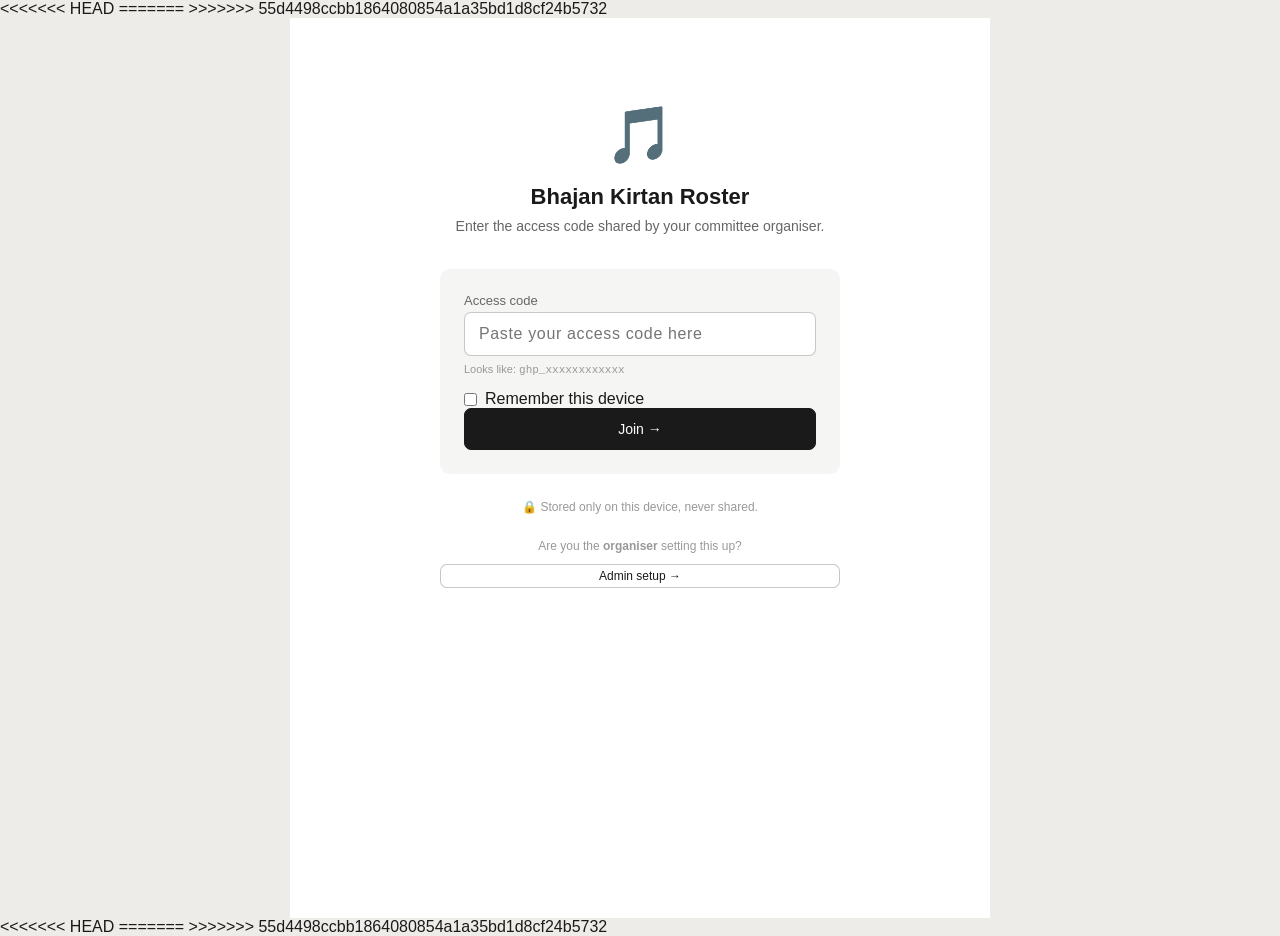
==== commit 293365cb: "Merge branch 'main' of github.com:bawanysat/bhajan-roster" ====
--- a/index.html
+++ b/index.html
@@ -4,7 +4,158 @@
 <meta charset="UTF-8" />
 <meta name="viewport" content="width=device-width, initial-scale=1.0" />
 <title>Bhajan Kirtan Roster</title>
+<<<<<<< HEAD
 <link rel="stylesheet" href="style.css" />
+=======
+<style>
+*, *::before, *::after { box-sizing: border-box; margin: 0; padding: 0; }
+:root {
+  --bg:#ffffff; --bg2:#f5f5f3; --bg3:#eeece8;
+  --text:#1a1a1a; --text2:#666; --text3:#999;
+  --border:rgba(0,0,0,0.12); --border2:rgba(0,0,0,0.22);
+  --radius:10px; --radius-sm:7px;
+  --green:#3B6D11; --green-bg:#EAF3DE; --green-bd:#97C459;
+  --red:#a32d2d; --red-bg:#FCEBEB; --red-bd:#f09595;
+  --blue:#0C447C; --blue-bg:#E6F1FB; --blue-bd:#85B7EB;
+  --amber:#633806; --amber-bg:#FAEEDA; --amber-bd:#e0b97a;
+  --purple:#3C3489; --purple-bg:#EEEDFE;
+  --teal:#085041; --teal-bg:#E1F5EE;
+}
+@media (prefers-color-scheme:dark){
+  :root{ --bg:#1c1c1e; --bg2:#2c2c2e; --bg3:#3a3a3c; --text:#f2f2f7; --text2:#aeaeb2; --text3:#636366;
+         --border:rgba(255,255,255,0.12); --border2:rgba(255,255,255,0.22); }
+}
+body { font-family:-apple-system,BlinkMacSystemFont,'Segoe UI',sans-serif; background:var(--bg3); color:var(--text); min-height:100vh; }
+.shell { max-width:700px; margin:0 auto; background:var(--bg); min-height:100vh; padding:1.25rem 1rem 5rem; }
+h1 { font-size:20px; font-weight:600; }
+.subtitle { font-size:13px; color:var(--text2); margin-top:2px; }
+.top-bar { display:flex; justify-content:space-between; align-items:flex-start; margin-bottom:1.25rem; }
+.sync-pill { font-size:11px; padding:3px 9px; border-radius:20px; border:0.5px solid var(--border2); color:var(--text2); display:inline-flex; align-items:center; gap:4px; cursor:pointer; }
+.sync-pill.ok   { color:var(--green);  border-color:var(--green-bd); background:var(--green-bg); }
+.sync-pill.err  { color:var(--red);    border-color:var(--red-bd);   background:var(--red-bg); }
+.sync-pill.busy { color:var(--blue);   border-color:var(--blue-bd);  background:var(--blue-bg); }
+.tabs { display:flex; gap:2px; background:var(--bg2); border-radius:var(--radius-sm); padding:3px; margin-bottom:1.25rem; }
+.tab  { flex:1; text-align:center; padding:8px 4px; font-size:13px; font-weight:500; border:none; background:none; color:var(--text2); border-radius:6px; cursor:pointer; font-family:inherit; }
+.tab.active { background:var(--bg); color:var(--text); box-shadow:0 1px 3px rgba(0,0,0,0.1); }
+.section { display:none; } .section.active { display:block; }
+.card { background:var(--bg); border:0.5px solid var(--border); border-radius:var(--radius); padding:1rem; margin-bottom:10px; }
+.stat-grid { display:grid; grid-template-columns:repeat(4,1fr); gap:8px; margin-bottom:1.25rem; }
+.stat { background:var(--bg2); border-radius:var(--radius-sm); padding:10px 12px; }
+.stat-label { font-size:11px; color:var(--text2); margin-bottom:3px; }
+.stat-val   { font-size:20px; font-weight:600; }
+.sec-title { font-size:11px; font-weight:600; color:var(--text2); text-transform:uppercase; letter-spacing:.07em; margin-bottom:10px; }
+.sec-hdr   { display:flex; justify-content:space-between; align-items:center; margin-bottom:10px; }
+.singer-row  { display:flex; align-items:flex-start; gap:10px; }
+.avatar { width:36px; height:36px; border-radius:50%; background:var(--bg2); display:flex; align-items:center; justify-content:center; font-size:12px; font-weight:600; color:var(--text2); flex-shrink:0; }
+.singer-info  { flex:1; min-width:0; }
+.singer-name  { font-size:15px; font-weight:500; }
+.singer-meta  { font-size:12px; color:var(--text2); margin-top:2px; }
+.singer-notes { font-size:12px; color:var(--text3); margin-top:4px; font-style:italic; }
+.tags-row { display:flex; flex-wrap:wrap; gap:4px; margin-top:5px; }
+.tag { display:inline-block; font-size:10px; font-weight:500; padding:2px 7px; border-radius:20px; }
+.tag-regular    { background:var(--green-bg);  color:var(--green); }
+.tag-special    { background:var(--purple-bg); color:var(--purple); }
+.tag-child      { background:var(--amber-bg);  color:var(--amber); }
+.tag-beginner   { background:var(--blue-bg);   color:var(--blue); }
+.tag-senior     { background:var(--teal-bg);   color:var(--teal); }
+.tag-unavailable{ background:var(--red-bg);    color:var(--red); }
+.badge { display:inline-block; font-size:10px; font-weight:500; padding:2px 7px; border-radius:20px; margin-left:5px; vertical-align:middle; }
+.badge-overdue { background:#FAECE7; color:#993C1D; }
+.badge-ok  { background:var(--green-bg); color:var(--green); }
+.badge-new { background:var(--blue-bg);  color:var(--blue); }
+.row-actions { display:flex; gap:6px; flex-shrink:0; }
+.btn { padding:7px 14px; font-size:13px; border:0.5px solid var(--border2); border-radius:var(--radius-sm); background:var(--bg); color:var(--text); cursor:pointer; display:inline-flex; align-items:center; gap:5px; font-family:inherit; white-space:nowrap; }
+.btn:hover { background:var(--bg2); }
+.btn-primary { background:var(--text); color:var(--bg); border-color:var(--text); }
+.btn-primary:hover { opacity:.85; }
+.btn-sm  { padding:4px 10px; font-size:12px; }
+.btn-xs  { padding:3px 8px;  font-size:11px; }
+.btn-danger  { color:var(--red);   border-color:var(--red-bd); }
+.btn-danger:hover  { background:var(--red-bg); }
+.btn-success { color:var(--green); border-color:var(--green-bd); }
+.btn-success:hover { background:var(--green-bg); }
+.btn-full { width:100%; justify-content:center; padding:12px; font-size:14px; }
+input[type=text],input[type=date],input[type=password],input[type=url],textarea,select {
+  font-size:14px; padding:8px 10px; border:0.5px solid var(--border2); border-radius:var(--radius-sm);
+  background:var(--bg); color:var(--text); width:100%; font-family:inherit;
+}
+textarea { resize:vertical; }
+.input-row { display:flex; gap:8px; margin-bottom:1rem; flex-wrap:wrap; align-items:center; }
+.input-row input,.input-row select { flex:1; min-width:120px; width:auto; }
+.filter-row { display:flex; gap:5px; flex-wrap:wrap; margin-bottom:1rem; }
+.filter-btn { font-size:12px; padding:4px 10px; border-radius:20px; border:0.5px solid var(--border2); background:none; cursor:pointer; color:var(--text2); font-family:inherit; }
+.filter-btn.on { background:var(--text); color:var(--bg); border-color:var(--text); }
+.wa-box { background:var(--bg2); border-radius:var(--radius); padding:1rem; font-size:14px; line-height:1.8; white-space:pre-wrap; font-family:monospace; margin-bottom:1rem; }
+.divider { border:none; border-top:0.5px solid var(--border); margin:1rem 0; }
+.empty { text-align:center; padding:2rem; color:var(--text2); font-size:14px; }
+.modal-bg { display:none; position:fixed; inset:0; background:rgba(0,0,0,0.45); z-index:50; align-items:flex-start; justify-content:center; padding:1rem; overflow-y:auto; }
+.modal-bg.open { display:flex; }
+.modal { background:var(--bg); border-radius:var(--radius); padding:1.5rem; width:100%; max-width:480px; border:0.5px solid var(--border); margin:auto; }
+.modal-title { font-size:16px; font-weight:600; margin-bottom:1rem; }
+.field { margin-bottom:12px; }
+.field label { display:block; font-size:12px; color:var(--text2); margin-bottom:4px; font-weight:500; }
+.field .hint  { font-size:11px; color:var(--text3); margin-top:4px; line-height:1.4; }
+.tags-check { display:flex; flex-wrap:wrap; gap:6px; }
+.tags-check label { display:inline-flex; align-items:center; font-size:13px; cursor:pointer; padding:5px 10px; border-radius:20px; border:0.5px solid var(--border2); gap:5px; }
+.toast { position:fixed; bottom:20px; left:50%; transform:translateX(-50%); background:var(--text); color:var(--bg); padding:10px 20px; border-radius:20px; font-size:13px; opacity:0; transition:opacity .3s; pointer-events:none; z-index:99; white-space:nowrap; }
+.toast.show { opacity:1; }
+.spinner { display:inline-block; width:12px; height:12px; border:2px solid currentColor; border-top-color:transparent; border-radius:50%; animation:spin .6s linear infinite; }
+@keyframes spin { to { transform:rotate(360deg); } }
+.info-box  { background:var(--blue-bg);  border-radius:var(--radius-sm); padding:10px 14px; font-size:13px; color:var(--blue);  margin-bottom:12px; line-height:1.5; }
+.warn-box  { background:var(--amber-bg); border-radius:var(--radius-sm); padding:10px 14px; font-size:13px; color:var(--amber); margin-bottom:12px; line-height:1.5; }
+.green-box { background:var(--green-bg); border-radius:var(--radius-sm); padding:10px 14px; font-size:13px; color:var(--green); margin-bottom:12px; line-height:1.5; }
+/* Setup */
+.setup-step { background:var(--bg2); border-radius:var(--radius); padding:1rem 1.25rem; margin-bottom:12px; }
+.setup-num   { display:inline-flex; align-items:center; justify-content:center; width:22px; height:22px; border-radius:50%; background:var(--text); color:var(--bg); font-size:12px; font-weight:700; margin-right:8px; flex-shrink:0; }
+.setup-title { font-size:14px; font-weight:600; display:flex; align-items:center; margin-bottom:8px; }
+.setup-step p { font-size:13px; color:var(--text2); line-height:1.6; margin-bottom:6px; }
+.setup-step code { font-family:monospace; background:var(--bg3); padding:2px 6px; border-radius:4px; font-size:12px; }
+.setup-step a { color:var(--blue); }
+/* Join screen */
+.join-wrap { max-width:400px; margin:4rem auto 0; text-align:center; }
+.join-logo { font-size:56px; margin-bottom:1rem; }
+.join-title { font-size:22px; font-weight:700; margin-bottom:6px; }
+.join-subtitle { font-size:14px; color:var(--text2); margin-bottom:2rem; line-height:1.5; }
+.join-card { background:var(--bg2); border-radius:var(--radius); padding:1.5rem; text-align:left; margin-bottom:1rem; }
+.join-card .field label { font-size:13px; }
+.join-token-input { font-size:16px; padding:12px 14px; letter-spacing:.04em; }
+.join-help { font-size:12px; color:var(--text3); line-height:1.6; margin-top:1.5rem; }
+.join-divider { display:flex; align-items:center; gap:10px; margin:1.5rem 0; }
+.join-divider span { font-size:12px; color:var(--text3); white-space:nowrap; }
+.join-divider::before,.join-divider::after { content:''; flex:1; height:0.5px; background:var(--border2); }
+/* Programme table */
+.prog-wrap { overflow-x:auto; }
+.prog-table { width:100%; border-collapse:collapse; font-size:13px; }
+.prog-table th { text-align:left; font-size:11px; font-weight:600; color:var(--text2); text-transform:uppercase; letter-spacing:.06em; padding:0 8px 10px; border-bottom:1px solid var(--border2); white-space:nowrap; }
+.prog-table td { padding:10px 8px; vertical-align:top; border-bottom:0.5px solid var(--border); }
+.prog-table tr:last-child td { border-bottom:none; }
+.prog-table tbody tr:hover td { background:var(--bg2); }
+.prog-name  { font-weight:500; font-size:14px; }
+.prog-links-wrap { display:flex; flex-wrap:wrap; gap:5px; align-items:center; }
+.pill { display:inline-flex; align-items:center; gap:4px; font-size:11px; padding:3px 9px; border-radius:20px; text-decoration:none; white-space:nowrap; font-family:inherit; cursor:pointer; }
+.pill-blue  { background:var(--blue-bg);  color:var(--blue);  border:0.5px solid var(--blue-bd); }
+.pill-green { background:var(--green-bg); color:var(--green); border:0.5px solid var(--green-bd); }
+.pill-amber { background:var(--amber-bg); color:var(--amber); border:0.5px solid var(--amber-bd); }
+.pill:hover { opacity:.8; }
+.lyrics-block { margin-top:8px; font-size:12px; color:var(--text2); white-space:pre-wrap; background:var(--bg2); border-radius:var(--radius-sm); padding:10px 12px; line-height:1.75; max-height:180px; overflow-y:auto; border:0.5px solid var(--border); }
+.sug-card { background:var(--bg); border:0.5px solid var(--border); border-radius:var(--radius); padding:10px 1rem; margin-bottom:8px; display:flex; align-items:flex-start; gap:10px; }
+/* CSV Import */
+.drop-zone { border:2px dashed var(--border2); border-radius:var(--radius); padding:2rem 1rem; text-align:center; cursor:pointer; transition:border-color .2s,background .2s; }
+.drop-zone:hover,.drop-zone.over { border-color:var(--blue); background:var(--blue-bg); }
+.drop-zone input { display:none; }
+.map-table { width:100%; border-collapse:collapse; font-size:13px; margin-bottom:1rem; }
+.map-table th { text-align:left; font-size:11px; font-weight:600; color:var(--text2); text-transform:uppercase; letter-spacing:.06em; padding:0 8px 8px; border-bottom:0.5px solid var(--border2); }
+.map-table td { padding:8px 8px; border-bottom:0.5px solid var(--border); vertical-align:middle; }
+.map-table tr:last-child td { border-bottom:none; }
+.preview-table { width:100%; border-collapse:collapse; font-size:12px; margin-bottom:1rem; max-height:200px; overflow-y:auto; display:block; }
+.preview-table th { text-align:left; font-size:11px; font-weight:600; color:var(--text2); padding:4px 8px; background:var(--bg2); border-bottom:0.5px solid var(--border2); position:sticky; top:0; }
+.preview-table td { padding:5px 8px; border-bottom:0.5px solid var(--border); color:var(--text2); }
+.step-indicator { display:flex; margin-bottom:1.5rem; }
+.step-dot { flex:1; text-align:center; font-size:11px; font-weight:600; padding:6px 4px; border-bottom:2px solid var(--border); color:var(--text3); }
+.step-dot.active { color:var(--blue);  border-color:var(--blue); }
+.step-dot.done   { color:var(--green); border-color:var(--green); }
+</style>
+>>>>>>> 55d4498ccbb1864080854a1a35bd1d8cf24b5732
 </head>
 <body>
 <div class="shell" id="shell"></div>
@@ -97,6 +248,672 @@
 
 <div class="toast" id="toast"></div>
 
+<<<<<<< HEAD
 <script src="app.js"></script>
+=======
+<script>
+// ── CONSTANTS ─────────────────────────────────────────────────────────────────
+const CFG_KEY  = 'bhajan_gh_config';
+const DATA_KEY = 'bhajan_roster_v3';
+const SAI_BASE = 'https://sairhythms.sathyasai.org/songs?title=';
+const ALL_TAGS = [
+  {key:'regular',    label:'Regular',           cls:'tag-regular'},
+  {key:'special',    label:'Special occasions',  cls:'tag-special'},
+  {key:'child',      label:'Child',              cls:'tag-child'},
+  {key:'beginner',   label:'Beginner',           cls:'tag-beginner'},
+  {key:'senior',     label:'Senior',             cls:'tag-senior'},
+  {key:'unavailable',label:'Unavailable',        cls:'tag-unavailable'},
+];
+const APP_FIELDS = [
+  {key:'name',    label:'Singer name',         required:true},
+  {key:'lastSang',label:'Last sang date',      required:false},
+  {key:'notes',   label:'Notes / comments',    required:false},
+  {key:'_ignore', label:'— Ignore this column —', required:false},
+];
+
+// ── STATE ─────────────────────────────────────────────────────────────────────
+let cfg=null, state=null, fileSha=null;
+let activeFilter=null, editSingerId=null, editEntryIdx=null;
+let currentTab='roster', syncTimer=null;
+let csvHeaders=[], csvRows=[], csvMapping={};
+
+const $   = id => document.getElementById(id);
+const esc = s  => String(s||'').replace(/&/g,'&amp;').replace(/</g,'&lt;').replace(/>/g,'&gt;').replace(/"/g,'&quot;');
+function daysSince(d){ return !d?9999:Math.floor((Date.now()-new Date(d).getTime())/86400000); }
+function fmtDate(d) { return !d?'Never':new Date(d).toLocaleDateString('en-AU',{day:'numeric',month:'short',year:'numeric'}); }
+function initials(n){ return n.split(' ').map(w=>w[0]).join('').slice(0,2).toUpperCase(); }
+function toast(msg,dur=2500){ const el=$('toast');el.textContent=msg;el.classList.add('show');setTimeout(()=>el.classList.remove('show'),dur); }
+function setSyncStatus(st,label){ const el=$('sync-pill');if(!el)return;el.className='sync-pill '+st;const icon=st==='busy'?'<span class="spinner"></span>':st==='ok'?'☁️':'⚠️';el.innerHTML=`${icon} ${label}`; }
+
+// ── GITHUB API ────────────────────────────────────────────────────────────────
+async function ghFetch(path,method='GET',body=null){
+  const res=await fetch('https://api.github.com'+path,{method,headers:{'Authorization':'token '+cfg.token,'Accept':'application/vnd.github.v3+json','Content-Type':'application/json'},...(body?{body:JSON.stringify(body)}:{})});
+  if(!res.ok){const e=await res.json().catch(()=>({}));throw new Error(e.message||res.statusText);}
+  return res.status===204?null:res.json();
+}
+async function loadFromGitHub(){
+  setSyncStatus('busy','Loading…');
+  try{
+    const data=await ghFetch(`/repos/${cfg.owner}/${cfg.repo}/contents/${cfg.filePath}`);
+    fileSha=data.sha;
+    state=JSON.parse(atob(data.content.replace(/\n/g,'')));
+    if(!state.nextId) state.nextId=(state.singers.reduce((m,s)=>Math.max(m,s.id),0))+1;
+    state.session.entries.forEach(e=>{if(!e.link)e.link='';if(!e.lyrics)e.lyrics='';});
+    saveLocal();setSyncStatus('ok','Synced');return true;
+  }catch(e){
+    if(e.message&&e.message.includes('Not Found')){state=defaultState();await saveToGitHub('Initial data');return true;}
+    setSyncStatus('err','Sync error');toast('⚠️ '+e.message,4000);return false;
+  }
+}
+async function saveToGitHub(msg){
+  setSyncStatus('busy','Saving…');
+  try{
+    const content=btoa(unescape(encodeURIComponent(JSON.stringify(state,null,2))));
+    const body={message:msg||'Update roster',content,branch:'main'};
+    if(fileSha)body.sha=fileSha;
+    const res=await ghFetch(`/repos/${cfg.owner}/${cfg.repo}/contents/${cfg.filePath}`,'PUT',body);
+    fileSha=res.content.sha;saveLocal();setSyncStatus('ok','Saved ✓');return true;
+  }catch(e){setSyncStatus('err','Save failed');toast('⚠️ '+e.message,4000);return false;}
+}
+function scheduleSave(msg){clearTimeout(syncTimer);setSyncStatus('busy','Saving…');syncTimer=setTimeout(()=>saveToGitHub(msg||'Update roster'),1500);}
+function saveLocal(){try{localStorage.setItem(DATA_KEY,JSON.stringify({state,fileSha}));}catch(e){}}
+function loadLocal(){try{const r=localStorage.getItem(DATA_KEY);if(r){const p=JSON.parse(r);state=p.state;fileSha=p.fileSha;return true;}}catch(e){}return false;}
+function loadCfg(){try{const r=localStorage.getItem(CFG_KEY);return r?JSON.parse(r):null;}catch(e){return null;}}
+function saveCfg(c){try{localStorage.setItem(CFG_KEY,JSON.stringify(c));}catch(e){}}
+function defaultState(){return{singers:[],session:{date:new Date().toISOString().split('T')[0],entries:[]},groupName:'Bhajan Kirtan Group',nextId:1};}
+
+// ── JOIN SCREEN (for committee members) ───────────────────────────────────────
+function renderJoin(errMsg){
+  $('shell').innerHTML=`
+    <div class="join-wrap">
+      <div class="join-logo">🎵</div>
+      <div class="join-title">Bhajan Kirtan Roster</div>
+      <div class="join-subtitle">Enter the access code shared with you by your committee organiser to get started.</div>
+
+      ${errMsg?`<div class="warn-box" style="text-align:left;">⚠️ ${esc(errMsg)}</div>`:''}
+
+      <div class="join-card">
+        <div class="field">
+          <label>Access code</label>
+          <input class="join-token-input" type="password" id="join-token" placeholder="Paste your access code here" />
+          <div class="hint" style="margin-top:6px;">This was shared with you privately via WhatsApp or message. It looks like: <code>ghp_xxxxxxxxxxxx</code></div>
+        </div>
+        <button class="btn btn-primary btn-full" onclick="joinWithToken()" id="join-btn">Join →</button>
+      </div>
+
+      <div class="join-help">
+        🔒 Your access code is stored only on this device and is never shared with anyone.<br><br>
+        Are you the <strong>organiser</strong> setting this up for the first time?
+        <button class="btn btn-sm" style="margin-top:8px;width:100%;justify-content:center;" onclick="renderSetup()">Admin setup →</button>
+      </div>
+    </div>
+  `;
+  // Allow pressing Enter to submit
+  setTimeout(()=>{ const el=$('join-token'); if(el) el.addEventListener('keydown',e=>{if(e.key==='Enter')joinWithToken();}); },0);
+}
+
+async function joinWithToken(){
+  const token=($('join-token').value||'').trim();
+  if(!token){toast('Please paste your access code first');return;}
+  const btn=$('join-btn');btn.innerHTML='<span class="spinner"></span> Checking…';btn.disabled=true;
+
+  // We need the repo details — they are baked into the app by the admin.
+  // If REPO_OWNER and REPO_NAME are set (replaced at deploy time), use them.
+  // Otherwise ask the user (fallback for local testing).
+  const owner = window.BHAJAN_OWNER || null;
+  const repo  = window.BHAJAN_REPO  || null;
+  const filePath = window.BHAJAN_FILE || 'roster-data.json';
+
+  if(!owner||!repo){
+    // Fallback: show mini form asking for repo details
+    btn.innerHTML='Join →';btn.disabled=false;
+    renderJoinFull(errMsg='');
+    return;
+  }
+
+  cfg={owner,repo,token,filePath};
+  try{
+    await ghFetch(`/repos/${owner}/${repo}`);
+    saveCfg(cfg);state=defaultState();await loadFromGitHub();renderApp();
+  }catch(e){
+    btn.innerHTML='Join →';btn.disabled=false;
+    renderJoin('Invalid access code. Please check and try again.');
+  }
+}
+
+// Fallback join form that also asks for repo details (used when not yet deployed / OWNER not set)
+function renderJoinFull(errMsg){
+  $('shell').innerHTML=`
+    <div class="join-wrap" style="max-width:440px;">
+      <div class="join-logo">🎵</div>
+      <div class="join-title">Bhajan Kirtan Roster</div>
+      <div class="join-subtitle">Enter the details shared by your organiser.</div>
+      ${errMsg?`<div class="warn-box" style="text-align:left;">⚠️ ${esc(errMsg)}</div>`:''}
+      <div class="join-card">
+        <div class="field"><label>GitHub username of organiser</label><input type="text" id="jf-owner" placeholder="e.g. john-smith" /></div>
+        <div class="field"><label>Repository name</label><input type="text" id="jf-repo" placeholder="e.g. bhajan-roster" /></div>
+        <div class="field">
+          <label>Access code</label>
+          <input class="join-token-input" type="password" id="jf-token" placeholder="ghp_xxxxxxxxxxxx" />
+        </div>
+        <button class="btn btn-primary btn-full" onclick="joinFull()" id="jf-btn">Join →</button>
+      </div>
+      <div class="join-help">
+        Are you the <strong>organiser</strong>?
+        <button class="btn btn-sm" style="margin-top:8px;width:100%;justify-content:center;" onclick="renderSetup()">Admin setup →</button>
+      </div>
+    </div>
+  `;
+}
+async function joinFull(){
+  const owner=($('jf-owner').value||'').trim(),repo=($('jf-repo').value||'').trim(),token=($('jf-token').value||'').trim();
+  const filePath='roster-data.json';
+  if(!owner||!repo||!token){toast('Please fill in all fields');return;}
+  const btn=$('jf-btn');btn.innerHTML='<span class="spinner"></span> Checking…';btn.disabled=true;
+  cfg={owner,repo,token,filePath};
+  try{
+    await ghFetch(`/repos/${owner}/${repo}`);
+    saveCfg(cfg);state=defaultState();await loadFromGitHub();renderApp();
+  }catch(e){
+    btn.innerHTML='Join →';btn.disabled=false;
+    renderJoinFull('Could not connect: '+e.message+'. Check the details and try again.');
+  }
+}
+
+// ── ADMIN SETUP SCREEN ────────────────────────────────────────────────────────
+function renderSetup(errMsg){
+  $('shell').innerHTML=`
+    <div style="display:flex;align-items:center;gap:10px;margin-bottom:1.5rem;">
+      <button class="btn btn-sm" onclick="renderJoin('')">← Back</button>
+      <div><h1>🎵 Admin setup</h1><div class="subtitle">One-time setup for the organiser</div></div>
+    </div>
+    ${errMsg?`<div class="warn-box">⚠️ ${esc(errMsg)}</div>`:''}
+    <div class="info-box">ℹ️ Complete this once. After setup, share the app URL and your access token with committee members — they just paste the token to join.</div>
+
+    <div class="setup-step">
+      <div class="setup-title"><span class="setup-num">1</span>Create a GitHub repository</div>
+      <p>Go to <a href="https://github.com/new" target="_blank">github.com/new</a>. Name it <code>bhajan-roster</code>. Set it to <strong>Public</strong>. Tick <em>"Add a README file"</em> then click Create.</p>
+    </div>
+    <div class="setup-step">
+      <div class="setup-title"><span class="setup-num">2</span>Enable GitHub Pages</div>
+      <p>In the repo go to <strong>Settings → Pages</strong>. Under Source select <strong>Deploy from a branch</strong>, choose <strong>main</strong> and <strong>/ (root)</strong>. Click Save.</p>
+      <p>Your app URL will be: <code>https://YOUR-USERNAME.github.io/bhajan-roster/</code></p>
+    </div>
+    <div class="setup-step">
+      <div class="setup-title"><span class="setup-num">3</span>Upload this HTML file</div>
+      <p>In the repo click <strong>Add file → Upload files</strong>. Upload this file <strong>renamed as <code>index.html</code></strong>.</p>
+    </div>
+    <div class="setup-step">
+      <div class="setup-title"><span class="setup-num">4</span>Create a Personal Access Token</div>
+      <p>Go to <a href="https://github.com/settings/tokens/new" target="_blank">github.com/settings/tokens/new</a>. Name it <code>bhajan-roster</code>. Set expiry to <strong>No expiration</strong>. Tick the <strong>repo</strong> checkbox. Click Generate and <strong>copy the token immediately</strong>.</p>
+    </div>
+    <div class="setup-step">
+      <div class="setup-title"><span class="setup-num">5</span>Share with committee members</div>
+      <p>Send your committee members:</p>
+      <p>1. The app URL: <code>https://YOUR-USERNAME.github.io/bhajan-roster/</code></p>
+      <p>2. The access token (privately via WhatsApp). They paste it once and they're in.</p>
+    </div>
+
+    <div class="card" style="margin-bottom:1rem;">
+      <div style="font-size:16px;font-weight:600;margin-bottom:1rem;">Connect your GitHub repository</div>
+      <div class="field"><label>GitHub username</label><input type="text" id="cfg-owner" placeholder="e.g. john-smith" /></div>
+      <div class="field"><label>Repository name</label><input type="text" id="cfg-repo" placeholder="e.g. bhajan-roster" /></div>
+      <div class="field"><label>Personal Access Token</label><input type="password" id="cfg-token" placeholder="ghp_xxxxxxxxxxxx" /></div>
+      <div class="field"><label>Data filename</label><input type="text" id="cfg-path" value="roster-data.json" /></div>
+      <button class="btn btn-primary btn-full" onclick="connectGH()" id="connect-btn">Connect &amp; continue →</button>
+    </div>
+    <p style="font-size:12px;color:var(--text3);text-align:center;line-height:1.5;">Your token is stored only in your browser's local storage and is sent exclusively to the GitHub API over HTTPS.</p>
+  `;
+}
+async function connectGH(){
+  const owner=($('cfg-owner').value||'').trim(),repo=($('cfg-repo').value||'').trim(),token=($('cfg-token').value||'').trim(),filePath=($('cfg-path').value||'roster-data.json').trim();
+  if(!owner||!repo||!token){toast('Please fill in all fields');return;}
+  const btn=$('connect-btn');btn.innerHTML='<span class="spinner"></span> Connecting…';btn.disabled=true;
+  cfg={owner,repo,token,filePath};
+  try{
+    await ghFetch(`/repos/${owner}/${repo}`);
+    saveCfg(cfg);state=defaultState();await loadFromGitHub();renderApp();
+  }catch(e){btn.innerHTML='Connect &amp; continue →';btn.disabled=false;renderSetup('Could not connect: '+e.message);}
+}
+
+// ── MAIN APP ──────────────────────────────────────────────────────────────────
+function renderApp(){
+  $('shell').innerHTML=`
+    <div class="top-bar">
+      <div><h1>🎵 Bhajan Kirtan Roster</h1><div class="subtitle">Singer management &amp; session planner</div></div>
+      <div style="display:flex;flex-direction:column;align-items:flex-end;gap:6px;">
+        <span id="sync-pill" class="sync-pill" onclick="manualSync()" title="Click to sync">☁️ …</span>
+        <button class="btn btn-sm" onclick="showSettings()" style="font-size:11px;">⚙️ Settings</button>
+      </div>
+    </div>
+    <div class="tabs">
+      <button class="tab active" onclick="showTab('roster',this)">👥 Singers</button>
+      <button class="tab" onclick="showTab('session',this)">📅 Session</button>
+      <button class="tab" onclick="showTab('whatsapp',this)">💬 WhatsApp</button>
+    </div>
+    <div id="tab-roster" class="section active">
+      <div class="stat-grid" id="stats"></div>
+      <div class="sec-hdr">
+        <div class="sec-title" style="margin:0;">Filter by tag</div>
+        <div style="display:flex;gap:6px;">
+          <button class="btn btn-sm" onclick="openImport()">⬆ Import CSV</button>
+          <button class="btn btn-primary btn-sm" onclick="openSingerModal()">+ Add singer</button>
+        </div>
+      </div>
+      <div class="filter-row" id="filter-row"></div>
+      <div id="singer-list"></div>
+    </div>
+    <div id="tab-session" class="section">
+      <div class="card" style="margin-bottom:1rem;">
+        <div class="sec-title" style="margin-bottom:8px;">Session date</div>
+        <input type="date" id="session-date" />
+      </div>
+      <div class="sec-title">Suggested singers (haven't sung recently)</div>
+      <div id="suggested-list" style="margin-bottom:1.5rem;"></div>
+      <div class="sec-title">Add singer to programme</div>
+      <div class="input-row" style="margin-bottom:1.5rem;">
+        <select id="pick-singer" style="flex:2;min-width:150px;"></select>
+        <button class="btn btn-primary btn-sm" onclick="addToSession()">+ Add</button>
+      </div>
+      <div class="sec-title">Session programme</div>
+      <div class="card" style="padding:0 0 4px;" id="session-table-wrap"></div>
+      <div style="margin-top:1rem;display:flex;gap:8px;flex-wrap:wrap;">
+        <button class="btn btn-success" onclick="finaliseSession()">✓ Finalise &amp; update dates</button>
+        <button class="btn btn-danger"  onclick="clearSession()">✕ Clear session</button>
+      </div>
+    </div>
+    <div id="tab-whatsapp" class="section">
+      <div class="sec-title">Message preview</div>
+      <div class="wa-box" id="wa-preview"></div>
+      <div style="display:flex;gap:8px;flex-wrap:wrap;margin-bottom:1rem;">
+        <button class="btn btn-primary" onclick="copyWA()">📋 Copy message</button>
+        <button class="btn" onclick="refreshWA()">↺ Refresh</button>
+      </div>
+      <div class="divider"></div>
+      <div class="sec-title">Customise</div>
+      <div class="input-row">
+        <input type="text" id="group-name" placeholder="Group name e.g. Sai Bhajan Group" style="flex:1;" />
+        <button class="btn btn-sm" onclick="updateGroupName()">Update</button>
+      </div>
+    </div>
+  `;
+  $('session-date').value=state.session.date||new Date().toISOString().split('T')[0];
+  $('session-date').addEventListener('change',e=>{state.session.date=e.target.value;scheduleSave('Update session date');});
+  renderRoster();setSyncStatus('ok','Synced');
+}
+
+function showTab(name,el){
+  document.querySelectorAll('.section').forEach(s=>s.classList.remove('active'));
+  document.querySelectorAll('.tab').forEach(t=>t.classList.remove('active'));
+  $('tab-'+name).classList.add('active');el.classList.add('active');currentTab=name;
+  if(name==='whatsapp')refreshWA();if(name==='session')renderSession();if(name==='roster')renderRoster();
+}
+async function manualSync(){
+  await loadFromGitHub();
+  if(currentTab==='roster')renderRoster();if(currentTab==='session')renderSession();if(currentTab==='whatsapp')refreshWA();
+  toast('Synced ✓');
+}
+function showSettings(){
+  const m=document.createElement('div');m.className='modal-bg open';m.id='settings-modal';
+  m.innerHTML=`<div class="modal">
+    <div class="modal-title">⚙️ Settings</div>
+    <div class="info-box">Connected: <strong>${esc(cfg.owner)}/${esc(cfg.repo)}</strong><br>Data file: <strong>${esc(cfg.filePath)}</strong></div>
+    <div class="field"><label>Group name</label><input type="text" id="s-group" value="${esc(state.groupName||'')}" /></div>
+    <div class="field"><label>Share with committee members</label>
+      <div class="info-box" style="margin-bottom:0;word-break:break-all;">
+        <strong>App URL:</strong> ${esc(window.location.href.split('?')[0])}<br><br>
+        <strong>Access code:</strong> ${esc(cfg.token)}<br><br>
+        <span style="font-size:11px;">Send both to committee members privately via WhatsApp. They paste the access code once on their device.</span>
+      </div>
+    </div>
+    <div class="field"><label>Export data</label><button class="btn btn-full" onclick="exportJSON()">⬇ Download roster-data.json</button></div>
+    <div class="divider"></div>
+    <button class="btn btn-danger btn-full" onclick="disconnect()">Disconnect (sign out of this device)</button>
+    <div style="display:flex;justify-content:flex-end;margin-top:1rem;"><button class="btn btn-primary" onclick="closeSettings()">Done</button></div>
+  </div>`;
+  document.body.appendChild(m);m.addEventListener('click',e=>{if(e.target===m)closeSettings();});
+}
+function closeSettings(){const m=$('settings-modal');if(!m)return;const g=$('s-group');if(g){state.groupName=g.value.trim();scheduleSave('Update group name');}m.remove();}
+function exportJSON(){const b=new Blob([JSON.stringify(state,null,2)],{type:'application/json'});const a=document.createElement('a');a.href=URL.createObjectURL(b);a.download='roster-data.json';a.click();}
+function disconnect(){if(!confirm('Sign out of this device? Your data stays safe in GitHub.'))return;localStorage.removeItem(CFG_KEY);localStorage.removeItem(DATA_KEY);location.reload();}
+
+// ── ROSTER ────────────────────────────────────────────────────────────────────
+function tagHtml(tags,small=false){
+  return(tags||[]).map(t=>{const td=ALL_TAGS.find(x=>x.key===t);return td?`<span class="tag ${td.cls}"${small?' style="font-size:10px;"':''}>${td.label}</span>`:''}).join('');
+}
+function renderFilterRow(){
+  const row=$('filter-row');if(!row)return;
+  let h=`<button class="filter-btn ${activeFilter===null?'on':''}" onclick="setFilter(null)">All</button>`;
+  ALL_TAGS.forEach(t=>{if(state.singers.some(s=>s.tags&&s.tags.includes(t.key)))h+=`<button class="filter-btn ${activeFilter===t.key?'on':''}" onclick="setFilter('${t.key}')">${t.label}</button>`;});
+  row.innerHTML=h;
+}
+function setFilter(f){activeFilter=f;renderRoster();}
+function renderRoster(){
+  renderFilterRow();
+  let singers=[...state.singers].sort((a,b)=>daysSince(a.lastSang)-daysSince(b.lastSang)).reverse();
+  if(activeFilter)singers=singers.filter(s=>s.tags&&s.tags.includes(activeFilter));
+  const all=state.singers;
+  const statsEl=$('stats');
+  if(statsEl)statsEl.innerHTML=`
+    <div class="stat"><div class="stat-label">Total singers</div><div class="stat-val">${all.length}</div></div>
+    <div class="stat"><div class="stat-label">Sung recently</div><div class="stat-val">${all.filter(s=>daysSince(s.lastSang)<60).length}</div></div>
+    <div class="stat"><div class="stat-label">Due to sing</div><div class="stat-val">${all.filter(s=>daysSince(s.lastSang)>=60&&!(s.tags&&s.tags.includes('unavailable'))).length}</div></div>
+    <div class="stat"><div class="stat-label">Children</div><div class="stat-val">${all.filter(s=>s.tags&&s.tags.includes('child')).length}</div></div>
+  `;
+  const list=$('singer-list');if(!list)return;
+  if(!singers.length){list.innerHTML='<div class="empty">No singers yet. Add one or import from CSV.</div>';return;}
+  list.innerHTML=singers.map(s=>{
+    const days=daysSince(s.lastSang);const isUnavail=s.tags&&s.tags.includes('unavailable');
+    const badge=isUnavail?'<span class="badge" style="background:var(--red-bg);color:var(--red);">Unavailable</span>':
+      !s.lastSang?'<span class="badge badge-new">New</span>':
+      days>=60?`<span class="badge badge-overdue">Due — ${days}d ago</span>`:
+      `<span class="badge badge-ok">${days}d ago</span>`;
+    const visibleTags=(s.tags||[]).filter(t=>t!=='unavailable');
+    return`<div class="card"><div class="singer-row">
+      <div class="avatar">${initials(s.name)}</div>
+      <div class="singer-info">
+        <div class="singer-name">${esc(s.name)}${badge}</div>
+        <div class="singer-meta">Last sang: ${fmtDate(s.lastSang)}</div>
+        ${visibleTags.length?`<div class="tags-row">${tagHtml(visibleTags)}</div>`:''}
+        ${s.notes?`<div class="singer-notes">📝 ${esc(s.notes)}</div>`:''}
+      </div>
+      <div class="row-actions">
+        <button class="btn btn-sm" onclick="openSingerModal(${s.id})">✏️</button>
+        <button class="btn btn-sm btn-danger" onclick="removeSinger(${s.id})">✕</button>
+      </div>
+    </div></div>`;
+  }).join('');
+}
+function openSingerModal(id){
+  editSingerId=id||null;$('singer-modal-title').textContent=id?'Edit singer':'Add singer';
+  const s=id?state.singers.find(x=>x.id===id):null;
+  $('m-name').value=s?s.name:'';$('m-date').value=s?s.lastSang||'':'';$('m-notes').value=s?s.notes||'':'';
+  document.querySelectorAll('#singer-modal .tags-check input').forEach(cb=>{cb.checked=s&&s.tags?s.tags.includes(cb.value):false;});
+  $('singer-modal').classList.add('open');
+}
+function closeSingerModal(){$('singer-modal').classList.remove('open');editSingerId=null;}
+function saveSinger(){
+  const name=($('m-name').value||'').trim();if(!name){toast('Please enter a name');return;}
+  const date=$('m-date').value,notes=($('m-notes').value||'').trim();
+  const tags=[...document.querySelectorAll('#singer-modal .tags-check input:checked')].map(cb=>cb.value);
+  if(editSingerId){const s=state.singers.find(x=>x.id===editSingerId);s.name=name;s.lastSang=date||null;s.notes=notes;s.tags=tags;}
+  else state.singers.push({id:state.nextId++,name,lastSang:date||null,tags,notes});
+  scheduleSave(editSingerId?'Edit singer':'Add singer');closeSingerModal();renderRoster();toast(editSingerId?'Singer updated ✓':'Singer added ✓');
+}
+function removeSinger(id){
+  if(!confirm('Remove this singer?'))return;
+  state.singers=state.singers.filter(s=>s.id!==id);state.session.entries=state.session.entries.filter(e=>e.singerId!==id);
+  scheduleSave('Remove singer');renderRoster();
+}
+
+// ── CSV IMPORT ────────────────────────────────────────────────────────────────
+function openImport(){csvHeaders=[];csvRows=[];csvMapping={};renderImportStep1();$('import-modal').classList.add('open');}
+function closeImport(){$('import-modal').classList.remove('open');}
+function renderImportStep1(){
+  $('import-modal-inner').innerHTML=`
+    <div class="modal-title">⬆ Import from CSV</div>
+    <div class="step-indicator">
+      <div class="step-dot active">1 Upload</div><div class="step-dot">2 Map columns</div><div class="step-dot">3 Preview &amp; import</div>
+    </div>
+    <div class="info-box"><strong>How to export from your spreadsheet:</strong><br>
+    Google Sheets: <em>File → Download → Comma-separated values (.csv)</em><br>
+    Excel: <em>File → Save As → CSV (Comma delimited)</em></div>
+    <div class="drop-zone" id="drop-zone" onclick="$('csv-file-input').click()" ondragover="handleDragOver(event)" ondragleave="handleDragLeave(event)" ondrop="handleDrop(event)">
+      <input type="file" id="csv-file-input" accept=".csv,.txt" onchange="handleFileSelect(event)" />
+      <div style="font-size:32px;margin-bottom:8px;">📂</div>
+      <div style="font-size:14px;font-weight:500;color:var(--text2);">Click to choose your CSV file</div>
+      <div style="font-size:12px;color:var(--text3);margin-top:4px;">or drag and drop it here</div>
+    </div>
+    <div style="display:flex;gap:8px;justify-content:flex-end;margin-top:1rem;">
+      <button class="btn" onclick="closeImport()">Cancel</button>
+    </div>
+  `;
+}
+function handleDragOver(e){e.preventDefault();$('drop-zone').classList.add('over');}
+function handleDragLeave(){$('drop-zone').classList.remove('over');}
+function handleDrop(e){e.preventDefault();$('drop-zone').classList.remove('over');const f=e.dataTransfer.files[0];if(f)readCSVFile(f);}
+function handleFileSelect(e){const f=e.target.files[0];if(f)readCSVFile(f);}
+function readCSVFile(file){
+  const reader=new FileReader();
+  reader.onload=e=>{
+    try{
+      const parsed=parseCSV(e.target.result);
+      if(parsed.length<2){toast('CSV appears empty');return;}
+      csvHeaders=parsed[0];csvRows=parsed.slice(1).filter(r=>r.some(c=>c.trim()));
+      autoMapColumns();renderImportStep2();
+    }catch(err){toast('Could not read CSV: '+err.message);}
+  };
+  reader.readAsText(file);
+}
+function parseCSV(text){
+  const rows=[];let row=[],field='',inQuote=false;
+  for(let i=0;i<text.length;i++){
+    const ch=text[i],next=text[i+1];
+    if(inQuote){if(ch==='"'&&next==='"'){field+='"';i++;}else if(ch==='"'){inQuote=false;}else{field+=ch;}}
+    else{if(ch==='"'){inQuote=true;}else if(ch===','){row.push(field.trim());field='';}
+    else if(ch==='\r'&&next==='\n'){row.push(field.trim());rows.push(row);row=[];field='';i++;}
+    else if(ch==='\n'||ch==='\r'){row.push(field.trim());rows.push(row);row=[];field='';}
+    else{field+=ch;}}
+  }
+  if(field||row.length)row.push(field.trim());if(row.length)rows.push(row);return rows;
+}
+function autoMapColumns(){
+  csvMapping={};
+  csvHeaders.forEach((h,i)=>{
+    const l=h.toLowerCase().replace(/[^a-z0-9]/g,' ').trim();
+    if(l.includes('name')&&!l.includes('bhajan'))csvMapping[i]='name';
+    else if(l.includes('last')||l.includes('date')||l.includes('sang'))csvMapping[i]='lastSang';
+    else if(l.includes('note')||l.includes('comment')||l.includes('remark'))csvMapping[i]='notes';
+    else csvMapping[i]='_ignore';
+  });
+  if(!Object.values(csvMapping).includes('name')&&csvHeaders.length>0)csvMapping[0]='name';
+}
+function renderImportStep2(){
+  const previewRows=csvRows.slice(0,3);
+  $('import-modal-inner').innerHTML=`
+    <div class="modal-title">⬆ Import from CSV</div>
+    <div class="step-indicator">
+      <div class="step-dot done">1 Upload</div><div class="step-dot active">2 Map columns</div><div class="step-dot">3 Preview &amp; import</div>
+    </div>
+    <p style="font-size:13px;color:var(--text2);margin-bottom:1rem;">Found <strong>${csvHeaders.length} columns</strong> and <strong>${csvRows.length} rows</strong>. Check the mappings below:</p>
+    <table class="map-table">
+      <thead><tr><th>Your column</th><th>Sample data</th><th>Maps to</th></tr></thead>
+      <tbody>
+        ${csvHeaders.map((h,i)=>`<tr>
+          <td><strong>${esc(h)}</strong></td>
+          <td style="color:var(--text2);font-size:12px;">${esc(previewRows.map(r=>r[i]||'').filter(Boolean).slice(0,2).join(', '))}</td>
+          <td><select onchange="csvMapping[${i}]=this.value">${APP_FIELDS.map(f=>`<option value="${f.key}" ${csvMapping[i]===f.key?'selected':''}>${f.label}</option>`).join('')}</select></td>
+        </tr>`).join('')}
+      </tbody>
+    </table>
+    <div style="display:flex;gap:8px;justify-content:flex-end;margin-top:1rem;">
+      <button class="btn" onclick="renderImportStep1()">← Back</button>
+      <button class="btn btn-primary" onclick="renderImportStep3()">Preview →</button>
+    </div>
+  `;
+}
+function renderImportStep3(){
+  const nameIdx=Object.entries(csvMapping).find(([_,v])=>v==='name')?.[0];
+  if(nameIdx===undefined){toast('Please map a column to "Singer name"');return;}
+  const imported=[];
+  csvRows.forEach(row=>{
+    const obj={name:'',lastSang:null,notes:'',tags:[]};
+    Object.entries(csvMapping).forEach(([i,field])=>{
+      if(field==='_ignore')return;const val=(row[i]||'').trim();if(!val)return;
+      if(field==='name')obj.name=val;else if(field==='lastSang')obj.lastSang=parseFlexDate(val);else if(field==='notes')obj.notes=val;
+    });
+    if(obj.name)imported.push(obj);
+  });
+  $('import-modal-inner').innerHTML=`
+    <div class="modal-title">⬆ Import from CSV</div>
+    <div class="step-indicator">
+      <div class="step-dot done">1 Upload</div><div class="step-dot done">2 Map columns</div><div class="step-dot active">3 Preview &amp; import</div>
+    </div>
+    ${imported.length===0?`<div class="warn-box">No valid rows found. Go back and check your column mapping.</div>`:`
+    <div class="green-box">✓ Ready to import <strong>${imported.length} singers</strong></div>
+    <div style="overflow-x:auto;margin-bottom:1rem;">
+      <table class="preview-table">
+        <thead><tr><th>Name</th><th>Last sang</th><th>Notes</th></tr></thead>
+        <tbody>
+          ${imported.slice(0,5).map(s=>`<tr><td>${esc(s.name)}</td><td>${s.lastSang?fmtDate(s.lastSang):'—'}</td><td>${esc(s.notes||'—')}</td></tr>`).join('')}
+          ${imported.length>5?`<tr><td colspan="3" style="color:var(--text3);font-style:italic;">… and ${imported.length-5} more</td></tr>`:''}
+        </tbody>
+      </table>
+    </div>
+    <div class="field">
+      <label>What to do with existing singers?</label>
+      <select id="import-mode">
+        <option value="merge">Merge — add new singers, skip duplicates (recommended)</option>
+        <option value="replace">Replace — clear all existing singers first</option>
+      </select>
+    </div>
+    `}
+    <div style="display:flex;gap:8px;justify-content:flex-end;margin-top:1rem;">
+      <button class="btn" onclick="renderImportStep2()">← Back</button>
+      ${imported.length>0?`<button class="btn btn-primary" onclick='doImport(${JSON.stringify(imported)})'>⬆ Import ${imported.length} singers</button>`:''}
+    </div>
+  `;
+}
+function doImport(imported){
+  const mode=($('import-mode')||{}).value||'merge';
+  if(mode==='replace'){if(!confirm(`Delete all ${state.singers.length} existing singers and replace? Are you sure?`))return;state.singers=[];state.nextId=1;}
+  let added=0,skipped=0;
+  imported.forEach(imp=>{
+    if(mode==='merge'&&state.singers.some(s=>s.name.toLowerCase()===imp.name.toLowerCase())){skipped++;return;}
+    state.singers.push({id:state.nextId++,name:imp.name,lastSang:imp.lastSang,tags:[],notes:imp.notes||''});added++;
+  });
+  saveToGitHub(`Import ${added} singers from CSV`);closeImport();renderRoster();
+  toast(`✓ Imported ${added} singers${skipped?`, skipped ${skipped} duplicates`:''}`);
+}
+function parseFlexDate(str){
+  if(!str||!str.trim())return null;const s=str.trim();
+  if(/^\d{4}-\d{2}-\d{2}$/.test(s))return s;
+  const dmy=/^(\d{1,2})[\/\-\.](\d{1,2})[\/\-\.](\d{4})$/.exec(s);
+  if(dmy){const[,d,m,y]=dmy;const date=new Date(`${y}-${m.padStart(2,'0')}-${d.padStart(2,'0')}`);if(!isNaN(date))return date.toISOString().split('T')[0];}
+  const parsed=new Date(s);if(!isNaN(parsed))return parsed.toISOString().split('T')[0];return null;
+}
+
+// ── SESSION ───────────────────────────────────────────────────────────────────
+function renderSession(){
+  const di=$('session-date');if(di&&!di.value)di.value=state.session.date||new Date().toISOString().split('T')[0];
+  const suggested=[...state.singers].filter(s=>daysSince(s.lastSang)>=45&&!(s.tags&&s.tags.includes('unavailable'))&&!(s.tags&&s.tags.includes('special'))).sort((a,b)=>daysSince(b.lastSang)-daysSince(a.lastSang)).slice(0,5);
+  const sugEl=$('suggested-list');
+  if(sugEl){
+    if(!suggested.length){sugEl.innerHTML='<div class="empty" style="padding:.75rem;">All singers have sung recently 🙏</div>';}
+    else sugEl.innerHTML=suggested.map(s=>{
+      const days=daysSince(s.lastSang);const inSess=state.session.entries.some(e=>e.singerId===s.id);
+      return`<div class="sug-card">
+        <div class="avatar">${initials(s.name)}</div>
+        <div style="flex:1;min-width:0;">
+          <div style="font-size:14px;font-weight:500;">${esc(s.name)}</div>
+          <div class="tags-row" style="margin-top:3px;">${tagHtml(s.tags,true)}</div>
+          <div class="singer-meta">${s.lastSang?`Last sang ${days} days ago`:'Never sung'}${s.notes?` · ${esc(s.notes)}`:''}</div>
+        </div>
+        ${inSess?'<span class="badge badge-ok" style="flex-shrink:0;">✓ Added</span>':`<button class="btn btn-sm btn-success" style="flex-shrink:0;" onclick="quickAdd(${s.id})">+ Add</button>`}
+      </div>`;
+    }).join('');
+  }
+  const ps=$('pick-singer');if(ps)ps.innerHTML=state.singers.map(s=>`<option value="${s.id}">${esc(s.name)}${s.tags&&s.tags.includes('unavailable')?' (unavailable)':''}</option>`).join('');
+  renderProgrammeTable();
+}
+function renderProgrammeTable(){
+  const wrap=$('session-table-wrap');if(!wrap)return;
+  const entries=state.session.entries;
+  if(!entries.length){wrap.innerHTML='<div class="empty">No singers added to this session yet.</div>';return;}
+  wrap.innerHTML=`<div class="prog-wrap"><table class="prog-table">
+    <thead><tr><th style="width:32px;">#</th><th style="min-width:120px;">Singer</th><th style="min-width:130px;">Bhajan</th><th style="min-width:180px;">Links &amp; Lyrics</th><th style="width:70px;text-align:right;"></th></tr></thead>
+    <tbody>
+    ${entries.map((e,i)=>{
+      const s=state.singers.find(x=>x.id===e.singerId);
+      const saiPill=e.link?`<a href="${esc(e.link)}" target="_blank" class="pill pill-blue">🎵 Sai Rhythms ↗</a>`:`<a href="${SAI_BASE+encodeURIComponent(e.bhajan||'')}" target="_blank" class="pill pill-blue" style="opacity:.65;">🔍 Search Sai Rhythms</a>`;
+      const lyrPill=e.lyrics?`<button class="pill pill-green" onclick="toggleLyrics(${i})" id="lbtn-${i}">📄 Show lyrics</button>`:`<button class="pill pill-amber" onclick="openBhajanModal(${i})" id="lbtn-${i}">+ Add lyrics</button>`;
+      const lyrBlock=e.lyrics?`<div class="lyrics-block" id="lyrics-${i}" style="display:none;">${esc(e.lyrics)}</div>`:`<div id="lyrics-${i}"></div>`;
+      return`<tr>
+        <td><span class="prog-num">${i+1}</span></td>
+        <td><div class="prog-name">${esc(e.singerName)}</div>${s?`<div class="tags-row" style="margin-top:4px;">${tagHtml(s.tags,true)}</div>`:''}</td>
+        <td><span style="font-size:13px;">${esc(e.bhajan||'—')}</span></td>
+        <td><div class="prog-links-wrap">${saiPill}${lyrPill}</div>${lyrBlock}</td>
+        <td style="text-align:right;">
+          <button class="btn btn-xs" onclick="openBhajanModal(${i})">✏️</button>
+          <button class="btn btn-xs btn-danger" onclick="removeFromSession(${i})">✕</button>
+        </td>
+      </tr>`;
+    }).join('')}
+    </tbody>
+  </table></div>`;
+}
+function toggleLyrics(i){const block=$(`lyrics-${i}`),btn=$(`lbtn-${i}`);if(!block||!btn)return;const shown=block.style.display==='block';block.style.display=shown?'none':'block';btn.textContent=shown?'📄 Show lyrics':'📄 Hide lyrics';}
+function updateSaiSearch(){const btn=$('bm-search-btn');if(btn)btn.href=SAI_BASE+encodeURIComponent(($('bm-bhajan').value||'').trim());}
+function openBhajanModal(idx){
+  editEntryIdx=idx;const e=state.session.entries[idx];
+  $('bhajan-modal-title').textContent=`Bhajan details — ${esc(e.singerName)}`;
+  $('bm-bhajan').value=e.bhajan||'';$('bm-link').value=e.link||'';$('bm-lyrics').value=e.lyrics||'';
+  $('bm-search-btn').href=SAI_BASE+encodeURIComponent(e.bhajan||'');$('bhajan-modal').classList.add('open');
+}
+function closeBhajanModal(){$('bhajan-modal').classList.remove('open');editEntryIdx=null;}
+function saveBhajan(){
+  if(editEntryIdx===null)return;const e=state.session.entries[editEntryIdx];
+  e.bhajan=($('bm-bhajan').value||'').trim();e.link=($('bm-link').value||'').trim();e.lyrics=($('bm-lyrics').value||'').trim();
+  scheduleSave('Update bhajan details');closeBhajanModal();renderProgrammeTable();toast('Bhajan details saved ✓');
+}
+function quickAdd(id){
+  const s=state.singers.find(x=>x.id===id);
+  if(state.session.entries.some(e=>e.singerId===id)){toast(`${s.name} is already in the session`);return;}
+  state.session.entries.push({singerId:id,singerName:s.name,bhajan:'',link:'',lyrics:''});
+  scheduleSave('Add singer to session');renderSession();openBhajanModal(state.session.entries.length-1);
+}
+function addToSession(){
+  const id=parseInt($('pick-singer').value);const s=state.singers.find(x=>x.id===id);if(!s)return;
+  if(state.session.entries.some(e=>e.singerId===id)){toast(`${s.name} is already in the session`);return;}
+  state.session.entries.push({singerId:id,singerName:s.name,bhajan:'',link:'',lyrics:''});
+  scheduleSave('Add singer to session');renderSession();openBhajanModal(state.session.entries.length-1);
+}
+function removeFromSession(i){state.session.entries.splice(i,1);scheduleSave('Remove from session');renderProgrammeTable();}
+function finaliseSession(){
+  if(!state.session.entries.length){toast('No singers in session');return;}
+  const date=state.session.date||new Date().toISOString().split('T')[0];
+  state.session.entries.forEach(e=>{const s=state.singers.find(x=>x.id===e.singerId);if(s)s.lastSang=date;});
+  state.session.entries=[];state.session.date=new Date().toISOString().split('T')[0];
+  saveToGitHub('Finalise session');renderSession();renderRoster();toast('Session finalised! All dates updated 🙏');
+}
+function clearSession(){if(!confirm('Clear all singers from this session?'))return;state.session.entries=[];scheduleSave('Clear session');renderSession();}
+
+// ── WHATSAPP ──────────────────────────────────────────────────────────────────
+function updateGroupName(){const el=$('group-name');if(el){state.groupName=el.value.trim();scheduleSave('Update group name');}refreshWA();}
+function buildWA(){
+  const gName=($('group-name')||{}).value||state.groupName||'Bhajan Kirtan Group';
+  const date=state.session.date?fmtDate(state.session.date):fmtDate(new Date().toISOString().split('T')[0]);
+  const entries=state.session.entries;
+  if(!entries.length)return`🙏 *${gName}*\n\nNo singers have been added to this session yet.`;
+  let msg=`🙏 *${gName}*\n📅 *${date}*\n\n*Programme:*\n\n`;
+  entries.forEach((e,i)=>{msg+=`${i+1}. *${e.singerName}*`;if(e.bhajan)msg+=` — _${e.bhajan}_`;if(e.link)msg+=`\n   🎵 ${e.link}`;msg+='\n';});
+  msg+=`\n_Jai Sairam_ 🙏`;return msg;
+}
+function refreshWA(){const gi=$('group-name');if(gi&&!gi.value)gi.value=state.groupName||'';const p=$('wa-preview');if(p)p.textContent=buildWA();}
+function copyWA(){
+  const msg=buildWA();
+  navigator.clipboard.writeText(msg).then(()=>toast('Copied! 📋')).catch(()=>{const ta=document.createElement('textarea');ta.value=msg;document.body.appendChild(ta);ta.select();document.execCommand('copy');document.body.removeChild(ta);toast('Copied! 📋');});
+}
+
+// ── MODAL CLOSE ───────────────────────────────────────────────────────────────
+$('singer-modal').addEventListener('click',e=>{if(e.target===$('singer-modal'))closeSingerModal();});
+$('bhajan-modal').addEventListener('click',e=>{if(e.target===$('bhajan-modal'))closeBhajanModal();});
+$('import-modal').addEventListener('click',e=>{if(e.target===$('import-modal'))closeImport();});
+
+// ── BOOT ──────────────────────────────────────────────────────────────────────
+(async function boot(){
+  cfg=loadCfg();
+  if(!cfg){
+    // Show join screen — if BHAJAN_OWNER is set we're deployed, otherwise show full join form
+    if(window.BHAJAN_OWNER) renderJoin('');
+    else renderJoinFull('');
+    return;
+  }
+  if(loadLocal())renderApp();
+  const ok=await loadFromGitHub();
+  if(ok){if(currentTab==='roster')renderRoster();if(currentTab==='session')renderSession();if(currentTab==='whatsapp')refreshWA();}
+})();
+</script>
+>>>>>>> 55d4498ccbb1864080854a1a35bd1d8cf24b5732
 </body>
 </html>
